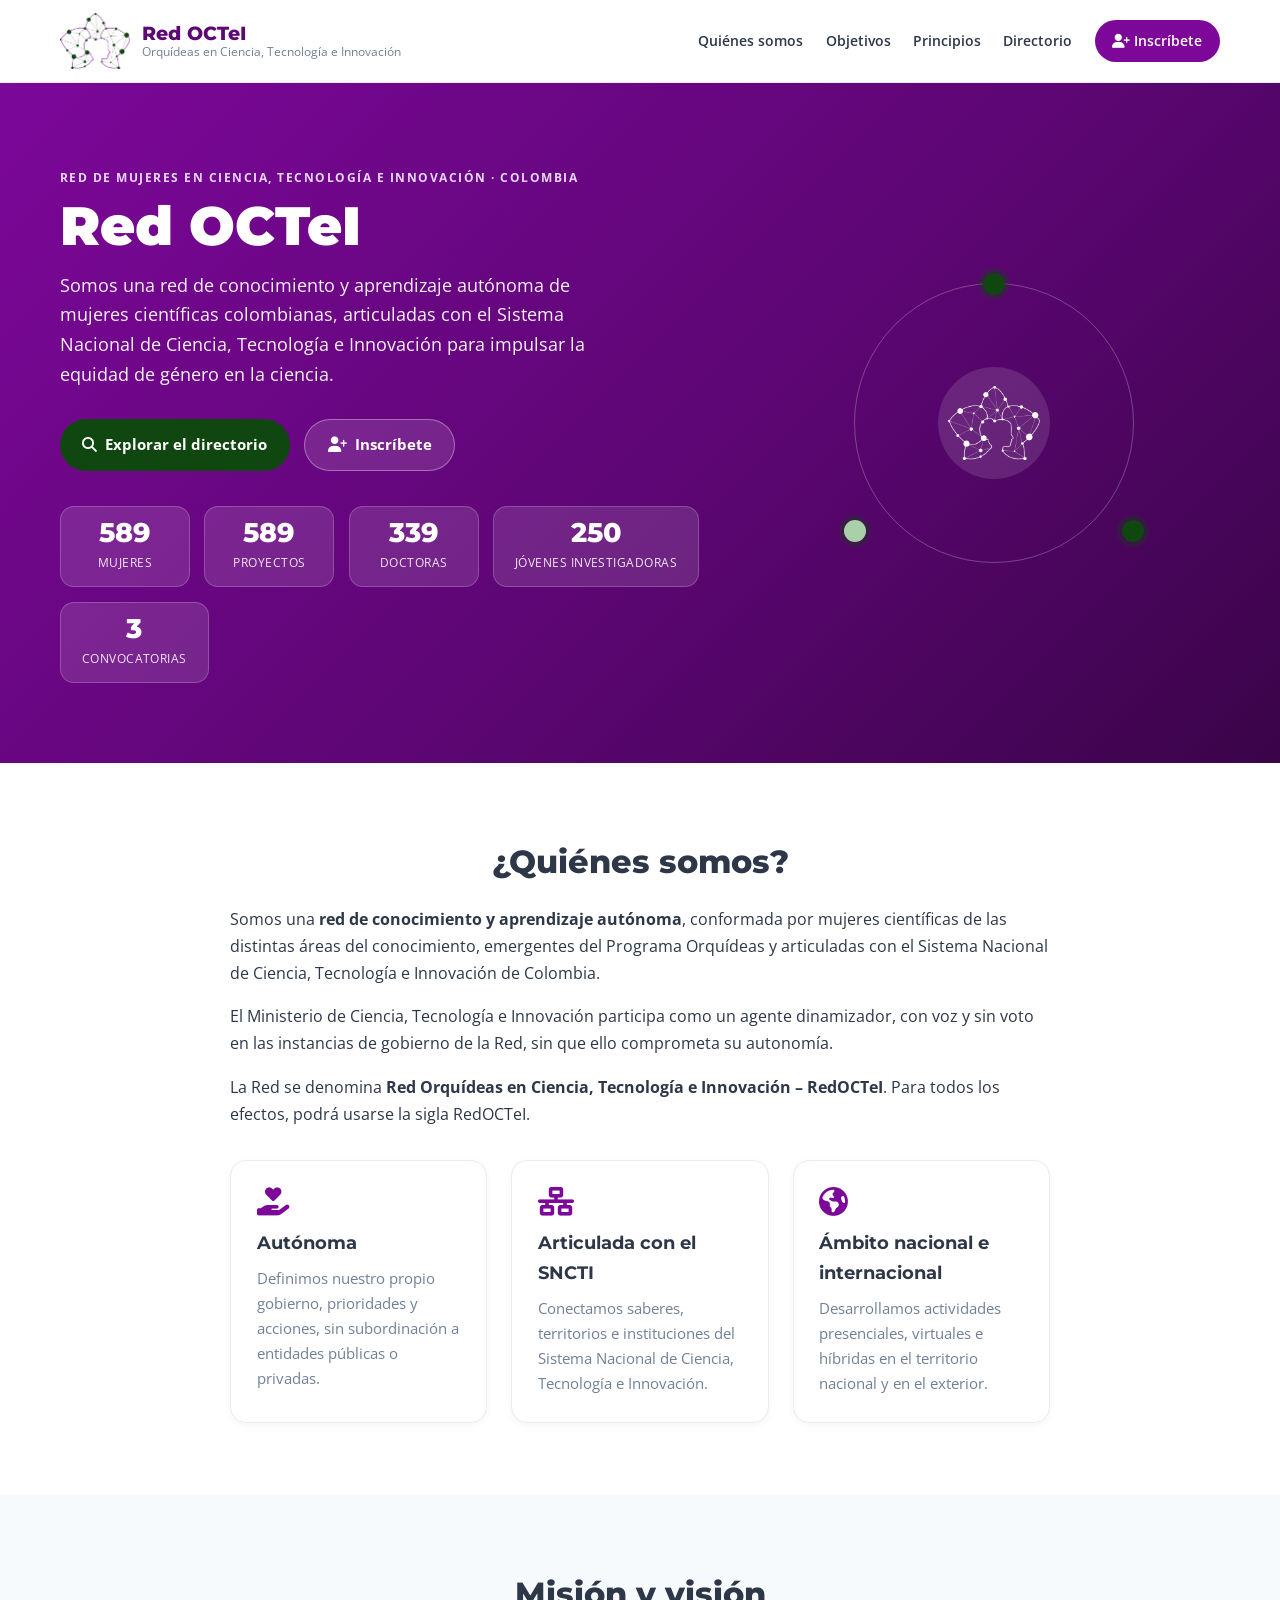
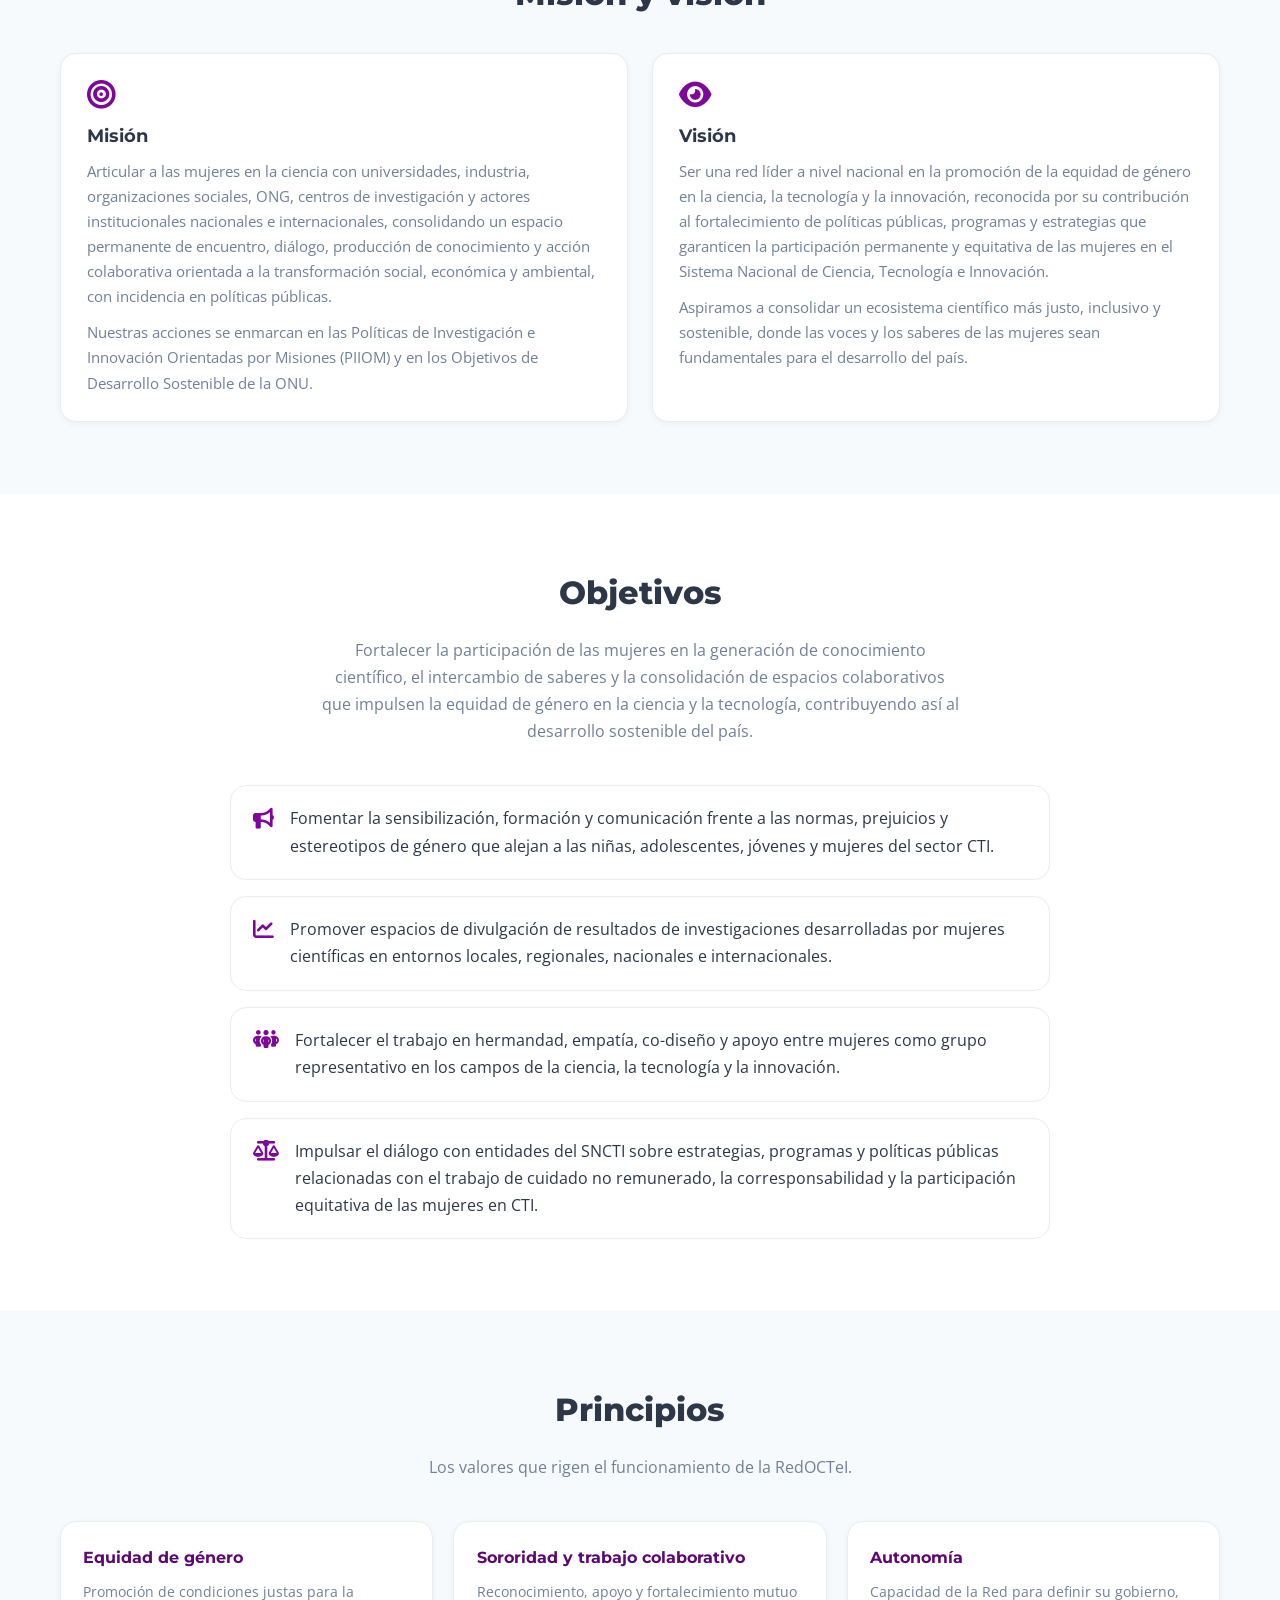
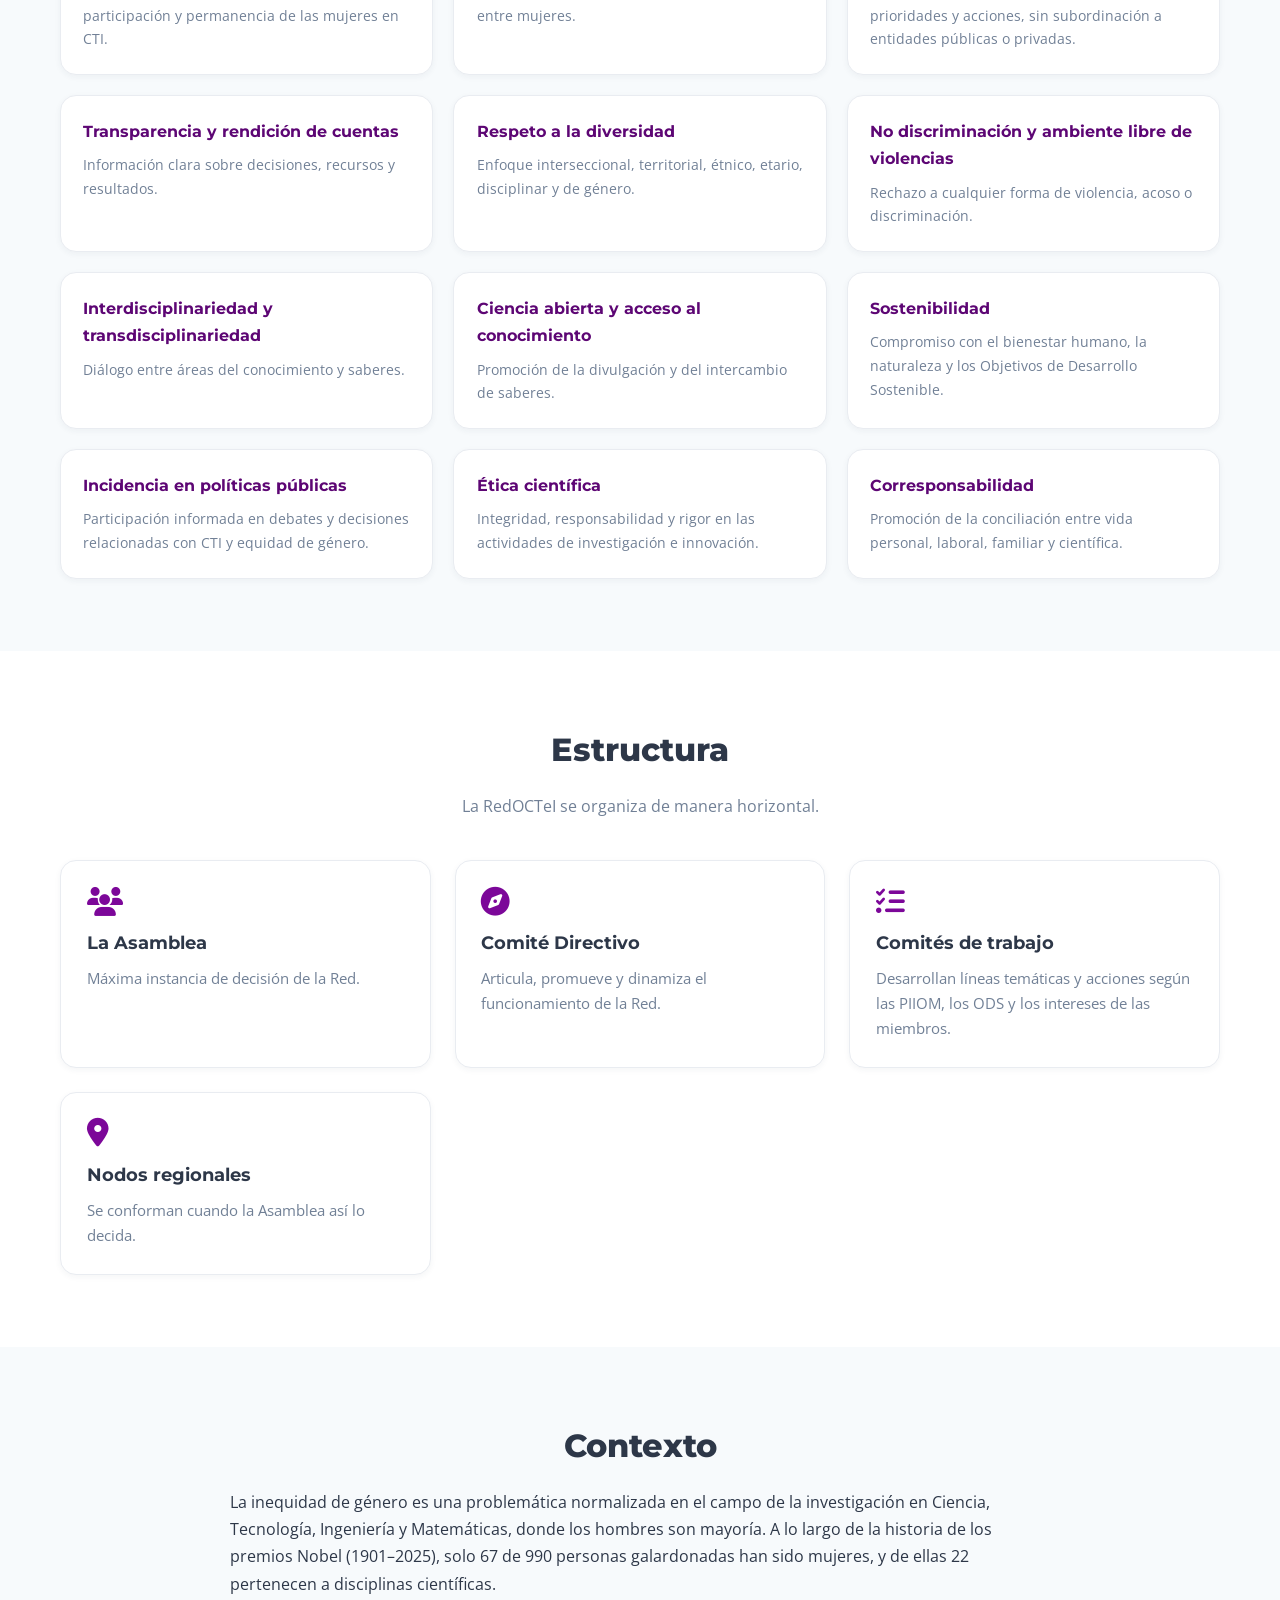
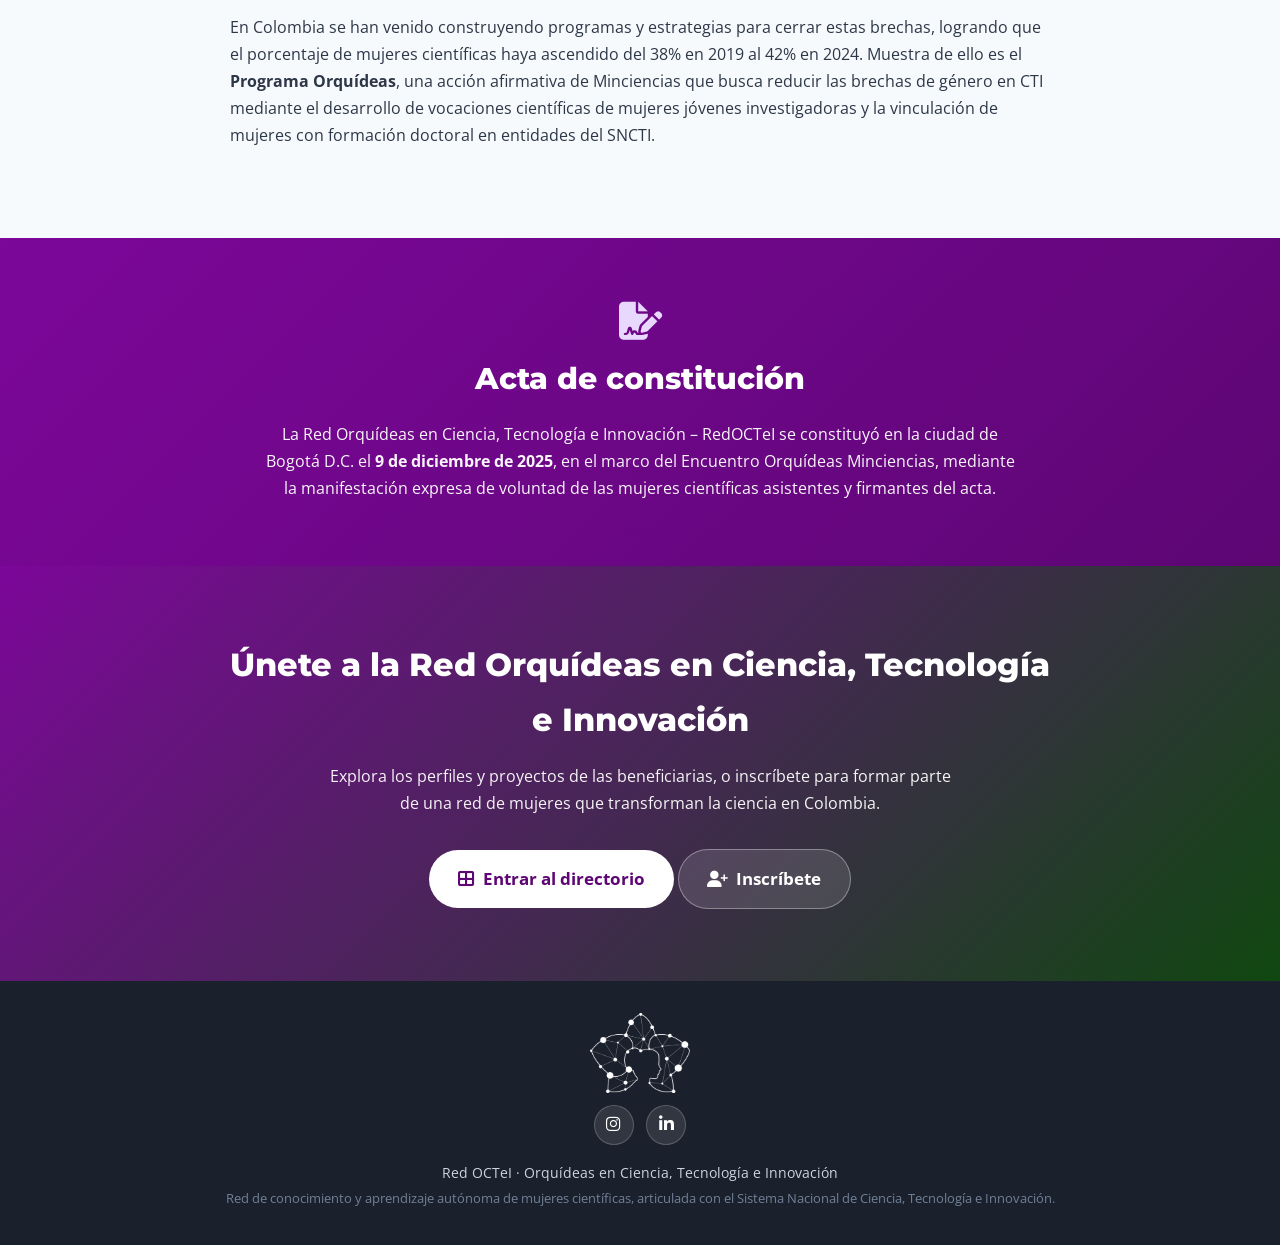
==== index.html @ 96267397 "Reestructura la pagina como Red OCTeI y agranda logos" ====
<!DOCTYPE html>
<html lang="es">
<head>
    <meta charset="UTF-8">
    <meta name="viewport" content="width=device-width, initial-scale=1.0">
    <title>Red OCTeI · Orquídeas en Ciencia, Tecnología e Innovación</title>
    <meta name="description" content="Red OCTeI es una red de conocimiento y aprendizaje autónoma de mujeres científicas colombianas, articulada con el Sistema Nacional de Ciencia, Tecnología e Innovación, que impulsa la equidad de género en la ciencia.">
    <link rel="icon" type="image/png" href="img/brand/logo-orchid-color.png">
    <link rel="preconnect" href="https://fonts.googleapis.com">
    <link rel="preconnect" href="https://fonts.gstatic.com" crossorigin>
    <link href="https://fonts.googleapis.com/css2?family=Montserrat:wght@400;600;700;800;900&family=Open+Sans:wght@400;600&display=swap" rel="stylesheet">
    <link rel="stylesheet" href="https://cdnjs.cloudflare.com/ajax/libs/font-awesome/6.5.1/css/all.min.css">
    <link rel="stylesheet" href="css/landing.css">
</head>
<body>

    <header class="nav">
        <div class="container nav-inner">
            <a class="brand" href="index.html">
                <img class="brand-logo" src="img/brand/logo-orchid-color.png" alt="Red OCTeI">
                <span class="brand-text">
                    <span class="brand-name">Red OCTeI</span>
                    <span class="brand-tag">Orquídeas en Ciencia, Tecnología e Innovación</span>
                </span>
            </a>
            <nav class="nav-links">
                <a href="#quienes-somos">Quiénes somos</a>
                <a href="#objetivos">Objetivos</a>
                <a href="#principios">Principios</a>
                <a href="directorio.html">Directorio</a>
                <a class="nav-cta" href="#" data-join><i class="fa-solid fa-user-plus"></i> Inscríbete</a>
            </nav>
        </div>
    </header>

    <section class="hero">
        <div class="container hero-inner">
            <div class="hero-copy">
                <span class="eyebrow">Red de Mujeres en Ciencia, Tecnología e Innovación · Colombia</span>
                <h1>Red OCTeI</h1>
                <p class="lead">
                    Somos una red de conocimiento y aprendizaje autónoma de mujeres científicas colombianas, articuladas con el Sistema Nacional de Ciencia, Tecnología e Innovación para impulsar la equidad de género en la ciencia.
                </p>
                <div class="hero-actions">
                    <a class="btn-primary" href="directorio.html"><i class="fa-solid fa-magnifying-glass"></i> Explorar el directorio</a>
                    <a class="btn-ghost" href="#" data-join><i class="fa-solid fa-user-plus"></i> Inscríbete</a>
                </div>
                <div class="stats" id="stats"></div>
            </div>
            <div class="hero-visual" aria-hidden="true">
                <div class="orbit">
                    <span class="dot dot-1"></span>
                    <span class="dot dot-2"></span>
                    <span class="dot dot-3"></span>
                    <div class="core"><img src="img/brand/logo-orchid-white.png" alt="Red OCTeI"></div>
                </div>
            </div>
        </div>
    </section>

    <section class="section" id="quienes-somos">
        <div class="container narrow">
            <h2 class="section-title">¿Quiénes somos?</h2>
            <p>
                Somos una <strong>red de conocimiento y aprendizaje autónoma</strong>, conformada por mujeres científicas de las distintas áreas del conocimiento, emergentes del Programa Orquídeas y articuladas con el Sistema Nacional de Ciencia, Tecnología e Innovación de Colombia.
            </p>
            <p>
                El Ministerio de Ciencia, Tecnología e Innovación participa como un agente dinamizador, con voz y sin voto en las instancias de gobierno de la Red, sin que ello comprometa su autonomía.
            </p>
            <p>
                La Red se denomina <strong>Red Orquídeas en Ciencia, Tecnología e Innovación – RedOCTeI</strong>. Para todos los efectos, podrá usarse la sigla RedOCTeI.
            </p>
            <div class="cards-row">
                <div class="info-card">
                    <i class="fa-solid fa-hand-holding-heart"></i>
                    <h3>Autónoma</h3>
                    <p>Definimos nuestro propio gobierno, prioridades y acciones, sin subordinación a entidades públicas o privadas.</p>
                </div>
                <div class="info-card">
                    <i class="fa-solid fa-network-wired"></i>
                    <h3>Articulada con el SNCTI</h3>
                    <p>Conectamos saberes, territorios e instituciones del Sistema Nacional de Ciencia, Tecnología e Innovación.</p>
                </div>
                <div class="info-card">
                    <i class="fa-solid fa-earth-americas"></i>
                    <h3>Ámbito nacional e internacional</h3>
                    <p>Desarrollamos actividades presenciales, virtuales e híbridas en el territorio nacional y en el exterior.</p>
                </div>
            </div>
        </div>
    </section>

    <section class="section section-alt" id="mision-vision">
        <div class="container">
            <h2 class="section-title">Misión y visión</h2>
            <div class="cards-row two">
                <div class="info-card">
                    <i class="fa-solid fa-bullseye"></i>
                    <h3>Misión</h3>
                    <p>
                        Articular a las mujeres en la ciencia con universidades, industria, organizaciones sociales, ONG, centros de investigación y actores institucionales nacionales e internacionales, consolidando un espacio permanente de encuentro, diálogo, producción de conocimiento y acción colaborativa orientada a la transformación social, económica y ambiental, con incidencia en políticas públicas.
                    </p>
                    <p>
                        Nuestras acciones se enmarcan en las Políticas de Investigación e Innovación Orientadas por Misiones (PIIOM) y en los Objetivos de Desarrollo Sostenible de la ONU.
                    </p>
                </div>
                <div class="info-card">
                    <i class="fa-solid fa-eye"></i>
                    <h3>Visión</h3>
                    <p>
                        Ser una red líder a nivel nacional en la promoción de la equidad de género en la ciencia, la tecnología y la innovación, reconocida por su contribución al fortalecimiento de políticas públicas, programas y estrategias que garanticen la participación permanente y equitativa de las mujeres en el Sistema Nacional de Ciencia, Tecnología e Innovación.
                    </p>
                    <p>
                        Aspiramos a consolidar un ecosistema científico más justo, inclusivo y sostenible, donde las voces y los saberes de las mujeres sean fundamentales para el desarrollo del país.
                    </p>
                </div>
            </div>
        </div>
    </section>

    <section class="section" id="objetivos">
        <div class="container narrow">
            <h2 class="section-title">Objetivos</h2>
            <p class="section-sub">
                Fortalecer la participación de las mujeres en la generación de conocimiento científico, el intercambio de saberes y la consolidación de espacios colaborativos que impulsen la equidad de género en la ciencia y la tecnología, contribuyendo así al desarrollo sostenible del país.
            </p>
            <div class="obj-list">
                <div class="obj-item">
                    <i class="fa-solid fa-bullhorn"></i>
                    <p>Fomentar la sensibilización, formación y comunicación frente a las normas, prejuicios y estereotipos de género que alejan a las niñas, adolescentes, jóvenes y mujeres del sector CTI.</p>
                </div>
                <div class="obj-item">
                    <i class="fa-solid fa-chart-line"></i>
                    <p>Promover espacios de divulgación de resultados de investigaciones desarrolladas por mujeres científicas en entornos locales, regionales, nacionales e internacionales.</p>
                </div>
                <div class="obj-item">
                    <i class="fa-solid fa-people-group"></i>
                    <p>Fortalecer el trabajo en hermandad, empatía, co-diseño y apoyo entre mujeres como grupo representativo en los campos de la ciencia, la tecnología y la innovación.</p>
                </div>
                <div class="obj-item">
                    <i class="fa-solid fa-scale-balanced"></i>
                    <p>Impulsar el diálogo con entidades del SNCTI sobre estrategias, programas y políticas públicas relacionadas con el trabajo de cuidado no remunerado, la corresponsabilidad y la participación equitativa de las mujeres en CTI.</p>
                </div>
            </div>
        </div>
    </section>

    <section class="section section-alt" id="principios">
        <div class="container">
            <h2 class="section-title">Principios</h2>
            <p class="section-sub">Los valores que rigen el funcionamiento de la RedOCTeI.</p>
            <div class="principles-grid">
                <div class="principle-card"><h3>Equidad de género</h3><p>Promoción de condiciones justas para la participación y permanencia de las mujeres en CTI.</p></div>
                <div class="principle-card"><h3>Sororidad y trabajo colaborativo</h3><p>Reconocimiento, apoyo y fortalecimiento mutuo entre mujeres.</p></div>
                <div class="principle-card"><h3>Autonomía</h3><p>Capacidad de la Red para definir su gobierno, prioridades y acciones, sin subordinación a entidades públicas o privadas.</p></div>
                <div class="principle-card"><h3>Transparencia y rendición de cuentas</h3><p>Información clara sobre decisiones, recursos y resultados.</p></div>
                <div class="principle-card"><h3>Respeto a la diversidad</h3><p>Enfoque interseccional, territorial, étnico, etario, disciplinar y de género.</p></div>
                <div class="principle-card"><h3>No discriminación y ambiente libre de violencias</h3><p>Rechazo a cualquier forma de violencia, acoso o discriminación.</p></div>
                <div class="principle-card"><h3>Interdisciplinariedad y transdisciplinariedad</h3><p>Diálogo entre áreas del conocimiento y saberes.</p></div>
                <div class="principle-card"><h3>Ciencia abierta y acceso al conocimiento</h3><p>Promoción de la divulgación y del intercambio de saberes.</p></div>
                <div class="principle-card"><h3>Sostenibilidad</h3><p>Compromiso con el bienestar humano, la naturaleza y los Objetivos de Desarrollo Sostenible.</p></div>
                <div class="principle-card"><h3>Incidencia en políticas públicas</h3><p>Participación informada en debates y decisiones relacionadas con CTI y equidad de género.</p></div>
                <div class="principle-card"><h3>Ética científica</h3><p>Integridad, responsabilidad y rigor en las actividades de investigación e innovación.</p></div>
                <div class="principle-card"><h3>Corresponsabilidad</h3><p>Promoción de la conciliación entre vida personal, laboral, familiar y científica.</p></div>
            </div>
        </div>
    </section>

    <section class="section" id="estructura">
        <div class="container">
            <h2 class="section-title">Estructura</h2>
            <p class="section-sub">La RedOCTeI se organiza de manera horizontal.</p>
            <div class="cards-row">
                <div class="info-card">
                    <i class="fa-solid fa-users"></i>
                    <h3>La Asamblea</h3>
                    <p>Máxima instancia de decisión de la Red.</p>
                </div>
                <div class="info-card">
                    <i class="fa-solid fa-compass"></i>
                    <h3>Comité Directivo</h3>
                    <p>Articula, promueve y dinamiza el funcionamiento de la Red.</p>
                </div>
                <div class="info-card">
                    <i class="fa-solid fa-list-check"></i>
                    <h3>Comités de trabajo</h3>
                    <p>Desarrollan líneas temáticas y acciones según las PIIOM, los ODS y los intereses de las miembros.</p>
                </div>
                <div class="info-card">
                    <i class="fa-solid fa-location-dot"></i>
                    <h3>Nodos regionales</h3>
                    <p>Se conforman cuando la Asamblea así lo decida.</p>
                </div>
            </div>
        </div>
    </section>

    <section class="section section-alt" id="contexto">
        <div class="container narrow">
            <h2 class="section-title">Contexto</h2>
            <p>
                La inequidad de género es una problemática normalizada en el campo de la investigación en Ciencia, Tecnología, Ingeniería y Matemáticas, donde los hombres son mayoría. A lo largo de la historia de los premios Nobel (1901–2025), solo 67 de 990 personas galardonadas han sido mujeres, y de ellas 22 pertenecen a disciplinas científicas.
            </p>
            <p>
                En Colombia se han venido construyendo programas y estrategias para cerrar estas brechas, logrando que el porcentaje de mujeres científicas haya ascendido del 38% en 2019 al 42% en 2024. Muestra de ello es el <strong>Programa Orquídeas</strong>, una acción afirmativa de Minciencias que busca reducir las brechas de género en CTI mediante el desarrollo de vocaciones científicas de mujeres jóvenes investigadoras y la vinculación de mujeres con formación doctoral en entidades del SNCTI.
            </p>
        </div>
    </section>

    <section class="acta-banner" id="acta">
        <div class="container narrow">
            <i class="fa-solid fa-file-signature"></i>
            <h2>Acta de constitución</h2>
            <p>
                La Red Orquídeas en Ciencia, Tecnología e Innovación – RedOCTeI se constituyó en la ciudad de Bogotá D.C. el <strong>9 de diciembre de 2025</strong>, en el marco del Encuentro Orquídeas Minciencias, mediante la manifestación expresa de voluntad de las mujeres científicas asistentes y firmantes del acta.
            </p>
        </div>
    </section>

    <section class="cta-section">
        <div class="container narrow">
            <h2>Únete a la Red Orquídeas en Ciencia, Tecnología e Innovación</h2>
            <p>Explora los perfiles y proyectos de las beneficiarias, o inscríbete para formar parte de una red de mujeres que transforman la ciencia en Colombia.</p>
            <a class="btn-primary btn-lg" href="directorio.html"><i class="fa-solid fa-table-cells-large"></i> Entrar al directorio</a>
            <a class="btn-ghost btn-lg" href="#" data-join><i class="fa-solid fa-user-plus"></i> Inscríbete</a>
        </div>
    </section>

    <footer class="site-footer">
        <div class="container">
            <img class="footer-logo" src="img/brand/logo-orchid-white.png" alt="Red OCTeI">
            <div class="social-links" id="socialLinks"></div>
            <p>Red OCTeI · Orquídeas en Ciencia, Tecnología e Innovación</p>
            <p class="muted">Red de conocimiento y aprendizaje autónoma de mujeres científicas, articulada con el Sistema Nacional de Ciencia, Tecnología e Innovación.</p>
        </div>
    </footer>

    <script src="js/config.js"></script>
    <script src="js/landing.js"></script>
</body>
</html>
---- css/landing.css ----
:root {
    --primary: #7C0799;
    --primary-dark: #5D0674;
    --accent: #104710;
    --bg: #FFFFFF;
    --bg-alt: #F7FAFC;
    --text: #2D3748;
    --muted: #718096;
    --line: #E9ECF1;
}

* { box-sizing: border-box; }

html { scroll-behavior: smooth; }

body {
    margin: 0;
    font-family: 'Open Sans', sans-serif;
    color: var(--text);
    line-height: 1.7;
    background: var(--bg);
}

.container { max-width: 1200px; margin: 0 auto; padding: 0 1.25rem; }
.narrow { max-width: 860px; }

h1, h2, h3 {
    font-family: 'Montserrat', sans-serif;
    color: var(--text);
}

/* Nav */
.nav {
    position: sticky;
    top: 0;
    z-index: 50;
    background: rgba(255, 255, 255, 0.92);
    backdrop-filter: blur(8px);
    border-bottom: 1px solid var(--line);
}

.nav-inner {
    display: flex;
    align-items: center;
    justify-content: space-between;
    gap: 1rem;
    padding: 0.8rem 1.25rem;
}

.brand { display: flex; align-items: center; gap: 0.75rem; text-decoration: none; color: inherit; }

.brand-mark {
    width: 44px;
    height: 44px;
    border-radius: 12px;
    background: linear-gradient(135deg, var(--primary), var(--accent));
    color: #fff;
    display: flex;
    align-items: center;
    justify-content: center;
    font-size: 1.25rem;
}

.brand-logo {
    height: 56px;
    width: auto;
    display: block;
}

.brand-text { display: flex; flex-direction: column; line-height: 1.2; }

.brand-name {
    font-family: 'Montserrat', sans-serif;
    font-weight: 800;
    font-size: 1.2rem;
    color: var(--primary-dark);
}

.brand-tag { font-size: 0.75rem; color: var(--muted); }

.nav-links { display: flex; align-items: center; gap: 1.4rem; }

.nav-links a {
    color: var(--text);
    text-decoration: none;
    font-weight: 600;
    font-size: 0.9rem;
}

.nav-links a:hover { color: var(--primary); }

.nav-cta {
    background: var(--primary);
    color: #fff !important;
    padding: 0.55rem 1.1rem;
    border-radius: 999px;
}

.nav-cta:hover { background: var(--primary-dark) !important; }

/* Hero */
.hero {
    background: linear-gradient(135deg, var(--primary), var(--primary-dark) 55%, #3a0449);
    color: #fff;
    overflow: hidden;
}

.hero-inner {
    display: grid;
    grid-template-columns: 1.2fr 0.8fr;
    gap: 2rem;
    align-items: center;
    padding: 5rem 1.25rem;
}

.eyebrow {
    display: inline-block;
    font-size: 0.78rem;
    letter-spacing: 0.12em;
    text-transform: uppercase;
    font-weight: 700;
    color: #E9D8FD;
    margin-bottom: 0.6rem;
}

.hero h1 {
    font-size: 3.4rem;
    font-weight: 900;
    margin: 0 0 1rem;
    color: #fff;
    line-height: 1.05;
}

.hero .lead {
    font-size: 1.1rem;
    max-width: 560px;
    opacity: 0.95;
    margin: 0 0 1.8rem;
}

.hero-actions { display: flex; flex-wrap: wrap; gap: 0.9rem; margin-bottom: 2.2rem; }

.btn-primary, .btn-ghost, .btn-lg {
    display: inline-flex;
    align-items: center;
    gap: 0.5rem;
    padding: 0.75rem 1.4rem;
    border-radius: 999px;
    font-family: inherit;
    font-weight: 700;
    font-size: 0.95rem;
    text-decoration: none;
    transition: transform 0.15s, background 0.2s;
}

.btn-primary { background: var(--accent); color: #fff; }
.btn-primary:hover { background: #0b350b; transform: translateY(-2px); }

.btn-ghost { background: rgba(255, 255, 255, 0.12); color: #fff; border: 1px solid rgba(255, 255, 255, 0.35); }
.btn-ghost:hover { background: rgba(255, 255, 255, 0.2); }

.btn-lg { font-size: 1.05rem; padding: 0.9rem 1.8rem; }

/* Stats */
.stats {
    display: flex;
    flex-wrap: wrap;
    gap: 0.9rem;
}

.stat {
    background: rgba(255, 255, 255, 0.12);
    border: 1px solid rgba(255, 255, 255, 0.2);
    border-radius: 14px;
    padding: 0.7rem 1.3rem;
    text-align: center;
    min-width: 130px;
}

.stat-value {
    display: block;
    font-family: 'Montserrat', sans-serif;
    font-size: 1.7rem;
    font-weight: 800;
    line-height: 1.1;
}

.stat-label {
    font-size: 0.72rem;
    opacity: 0.9;
    text-transform: uppercase;
    letter-spacing: 0.04em;
}

/* Hero visual */
.hero-visual {
    display: flex;
    align-items: center;
    justify-content: center;
    min-height: 320px;
}

.orbit {
    position: relative;
    width: 280px;
    height: 280px;
    border: 1px solid rgba(255, 255, 255, 0.25);
    border-radius: 50%;
    animation: spin 24s linear infinite;
}

@keyframes spin { to { transform: rotate(360deg); } }

.core {
    position: absolute;
    inset: 0;
    margin: auto;
    width: 112px;
    height: 112px;
    border-radius: 50%;
    background: rgba(255, 255, 255, 0.12);
    display: flex;
    align-items: center;
    justify-content: center;
}

.core img {
    width: 92px;
    height: auto;
    display: block;
}

.dot {
    position: absolute;
    width: 22px;
    height: 22px;
    border-radius: 50%;
    background: var(--accent);
    box-shadow: 0 0 0 5px rgba(16, 71, 16, 0.3);
}

.dot-1 { top: -11px; left: 50%; transform: translateX(-50%); }
.dot-2 { bottom: 20px; right: -11px; }
.dot-3 { bottom: 20px; left: -11px; background: #A9D0A9; }

/* Sections */
.section { padding: 4.5rem 0; }

.section-alt { background: var(--bg-alt); }

.section-title {
    font-size: 2rem;
    font-weight: 800;
    margin: 0 0 1rem;
    text-align: center;
}

.section-sub {
    text-align: center;
    color: var(--muted);
    max-width: 640px;
    margin: 0 auto 2.5rem;
}

.cards-row {
    display: grid;
    grid-template-columns: repeat(3, 1fr);
    gap: 1.5rem;
    margin-top: 2rem;
}

.info-card, .conv-card {
    background: #fff;
    border: 1px solid var(--line);
    border-radius: 16px;
    padding: 1.6rem;
    box-shadow: 0 2px 6px rgba(45, 55, 72, 0.05);
}

.info-card i {
    font-size: 1.8rem;
    color: var(--primary);
    margin-bottom: 0.8rem;
}

.info-card h3, .conv-card h3 {
    font-size: 1.1rem;
    margin: 0 0 0.5rem;
}

.info-card p, .conv-card p {
    margin: 0 0 0.7rem;
    color: var(--muted);
    font-size: 0.92rem;
}

.info-card p:last-child, .conv-card p:last-child { margin-bottom: 0; }

.conv-year {
    display: inline-block;
    font-family: 'Montserrat', sans-serif;
    font-weight: 800;
    font-size: 0.8rem;
    color: #fff;
    background: var(--primary);
    padding: 0.2rem 0.8rem;
    border-radius: 999px;
    margin-bottom: 0.8rem;
}

/* CTA section */
.cta-section {
    background: linear-gradient(135deg, var(--primary), var(--accent));
    color: #fff;
    text-align: center;
    padding: 4.5rem 0;
}

.cta-section h2 {
    color: #fff;
    font-size: 2rem;
    font-weight: 800;
    margin: 0 0 1rem;
}

.cta-section p {
    max-width: 640px;
    margin: 0 auto 2rem;
    opacity: 0.95;
}

.cta-section .btn-primary { background: #fff; color: var(--primary-dark); }
.cta-section .btn-primary:hover { background: #e9f3e9; }

/* Footer */
.site-footer {
    background: #1A202C;
    color: #CBD5E0;
    padding: 2rem 0;
    text-align: center;
    font-size: 0.9rem;
}

.footer-logo {
    height: 80px;
    width: auto;
    display: block;
    margin: 0 auto 0.75rem;
}

.social-links {
    display: flex;
    align-items: center;
    justify-content: center;
    gap: 0.8rem;
    margin-bottom: 1rem;
}

.social-links a {
    display: inline-flex;
    align-items: center;
    justify-content: center;
    width: 40px;
    height: 40px;
    border-radius: 50%;
    background: rgba(255, 255, 255, 0.1);
    border: 1px solid rgba(255, 255, 255, 0.2);
    color: #fff;
    font-size: 1.05rem;
    text-decoration: none;
    transition: background 0.2s, transform 0.15s;
}

.social-links a:hover {
    background: var(--accent);
    border-color: var(--accent);
    transform: translateY(-2px);
}

.site-footer p { margin: 0.2rem 0; }
.site-footer .muted { color: #718096; font-size: 0.8rem; }

/* Layout helpers */
.cards-row.two { grid-template-columns: repeat(2, 1fr); }

/* Objetivos */
.obj-list {
    display: flex;
    flex-direction: column;
    gap: 1rem;
    margin-top: 1.5rem;
}

.obj-item {
    display: flex;
    gap: 1rem;
    align-items: flex-start;
    background: #fff;
    border: 1px solid var(--line);
    border-radius: 16px;
    padding: 1.2rem 1.4rem;
    text-align: left;
}

.obj-item i {
    font-size: 1.3rem;
    color: var(--primary);
    margin-top: 0.15rem;
    flex-shrink: 0;
}

.obj-item p { margin: 0; color: var(--text); }

/* Principios */
.principles-grid {
    display: grid;
    grid-template-columns: repeat(3, 1fr);
    gap: 1.25rem;
    margin-top: 1rem;
}

.principle-card {
    background: #fff;
    border: 1px solid var(--line);
    border-radius: 16px;
    padding: 1.4rem;
    box-shadow: 0 2px 6px rgba(45, 55, 72, 0.05);
}

.principle-card h3 {
    font-size: 1rem;
    margin: 0 0 0.5rem;
    color: var(--primary-dark);
}

.principle-card p {
    margin: 0;
    color: var(--muted);
    font-size: 0.88rem;
}

/* Acta */
.acta-banner {
    background: linear-gradient(135deg, var(--primary), var(--primary-dark));
    color: #fff;
    text-align: center;
    padding: 4rem 0;
}

.acta-banner i {
    font-size: 2.4rem;
    margin-bottom: 0.8rem;
    color: #E9D8FD;
}

.acta-banner h2 {
    color: #fff;
    font-size: 1.9rem;
    font-weight: 800;
    margin: 0 0 1rem;
}

.acta-banner p {
    max-width: 760px;
    margin: 0 auto;
    opacity: 0.96;
}

/* Responsive */
@media (max-width: 900px) {
    .hero-inner { grid-template-columns: 1fr; padding: 3rem 1.25rem; }
    .hero-visual { display: none; }
    .hero h1 { font-size: 2.5rem; }
    .cards-row, .cards-row.two { grid-template-columns: 1fr; }
    .principles-grid { grid-template-columns: repeat(2, 1fr); }
    .nav-links a:not(.nav-cta) { display: none; }
}

@media (max-width: 640px) {
    .principles-grid { grid-template-columns: 1fr; }
    .brand-tag { display: none; }
}
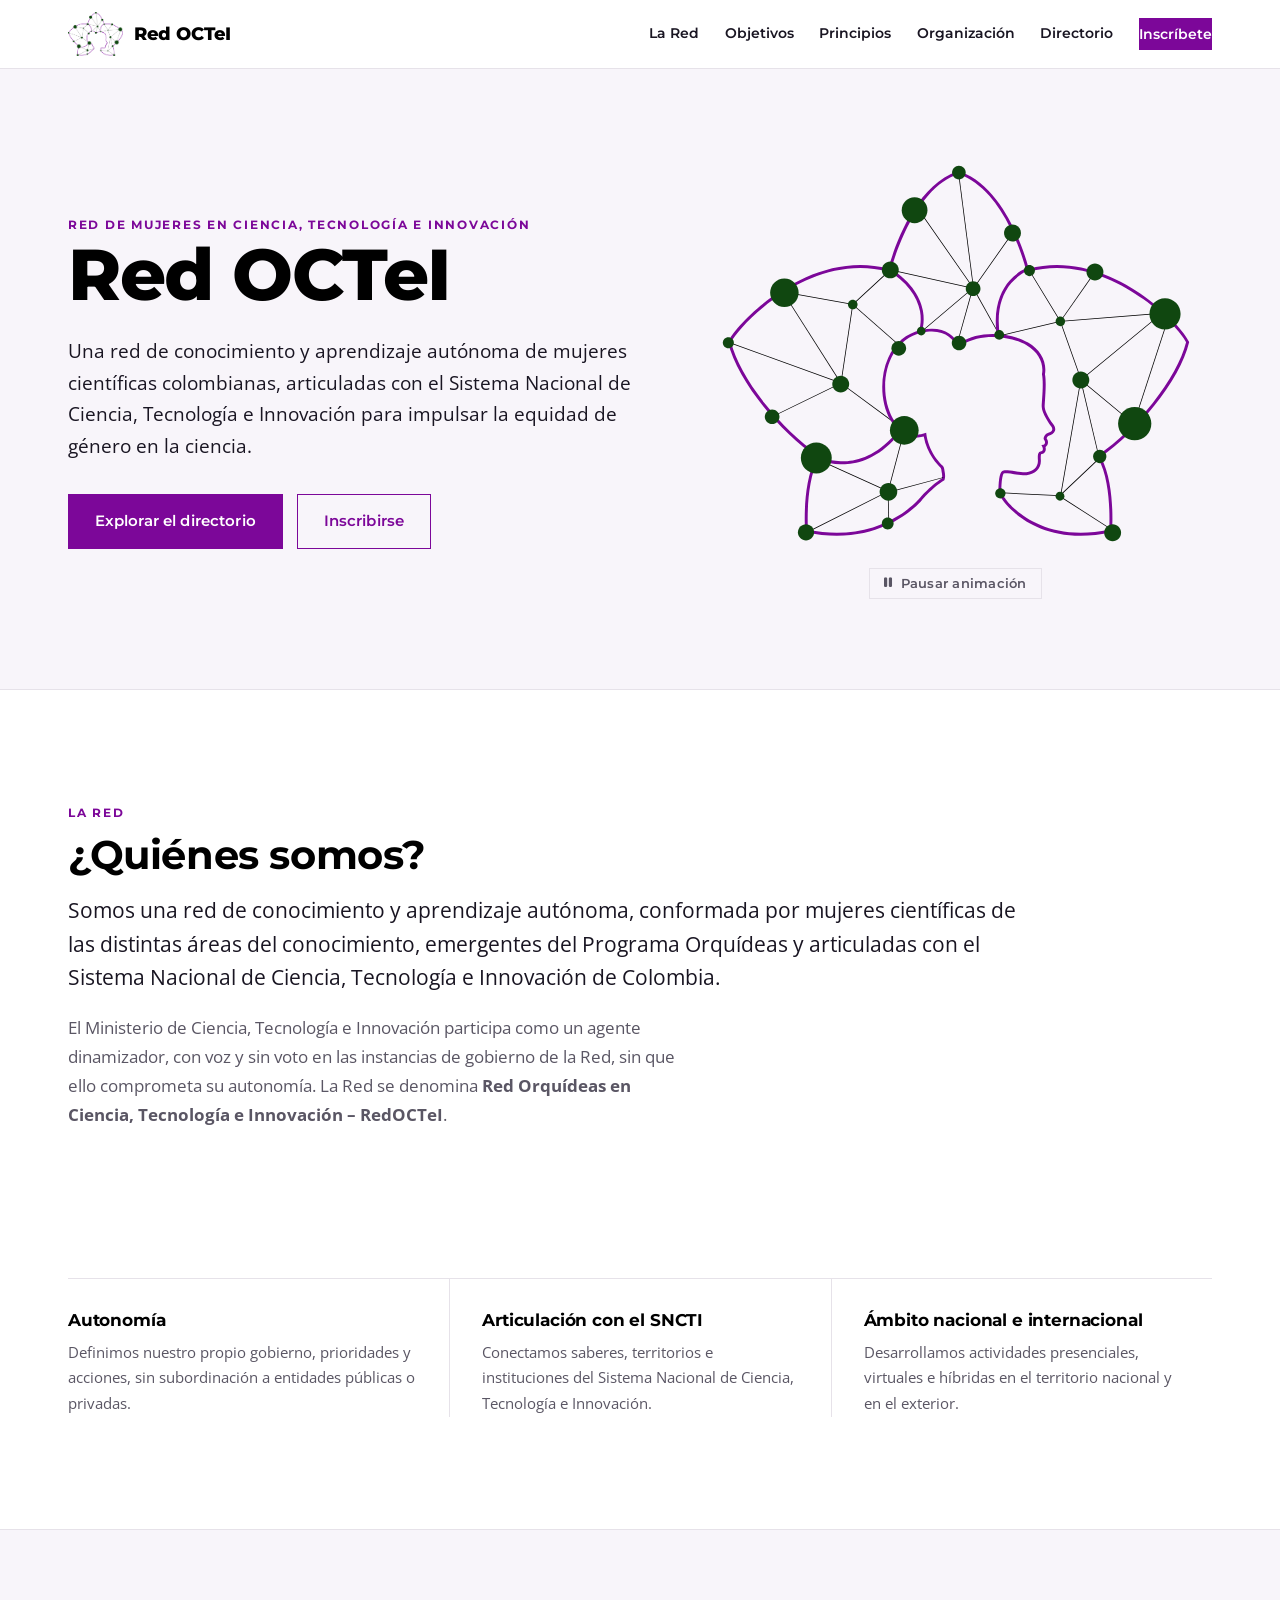
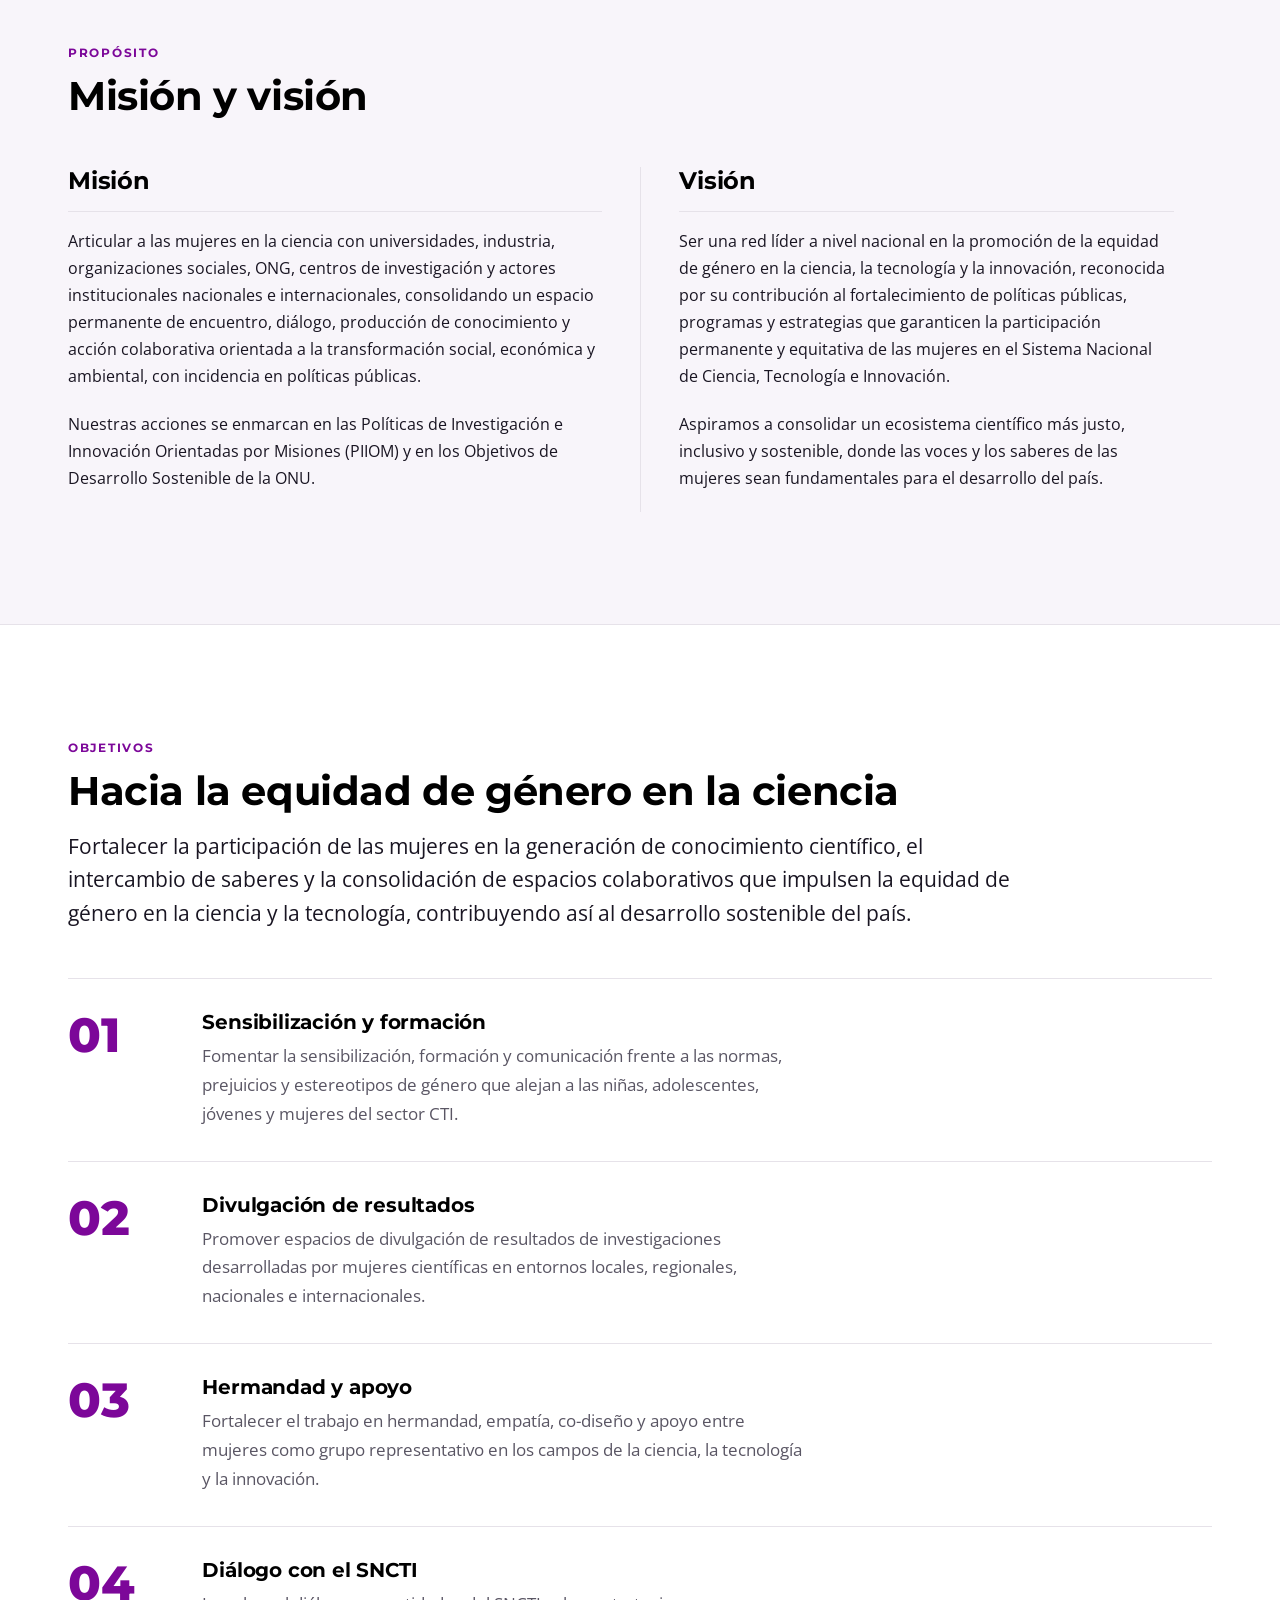
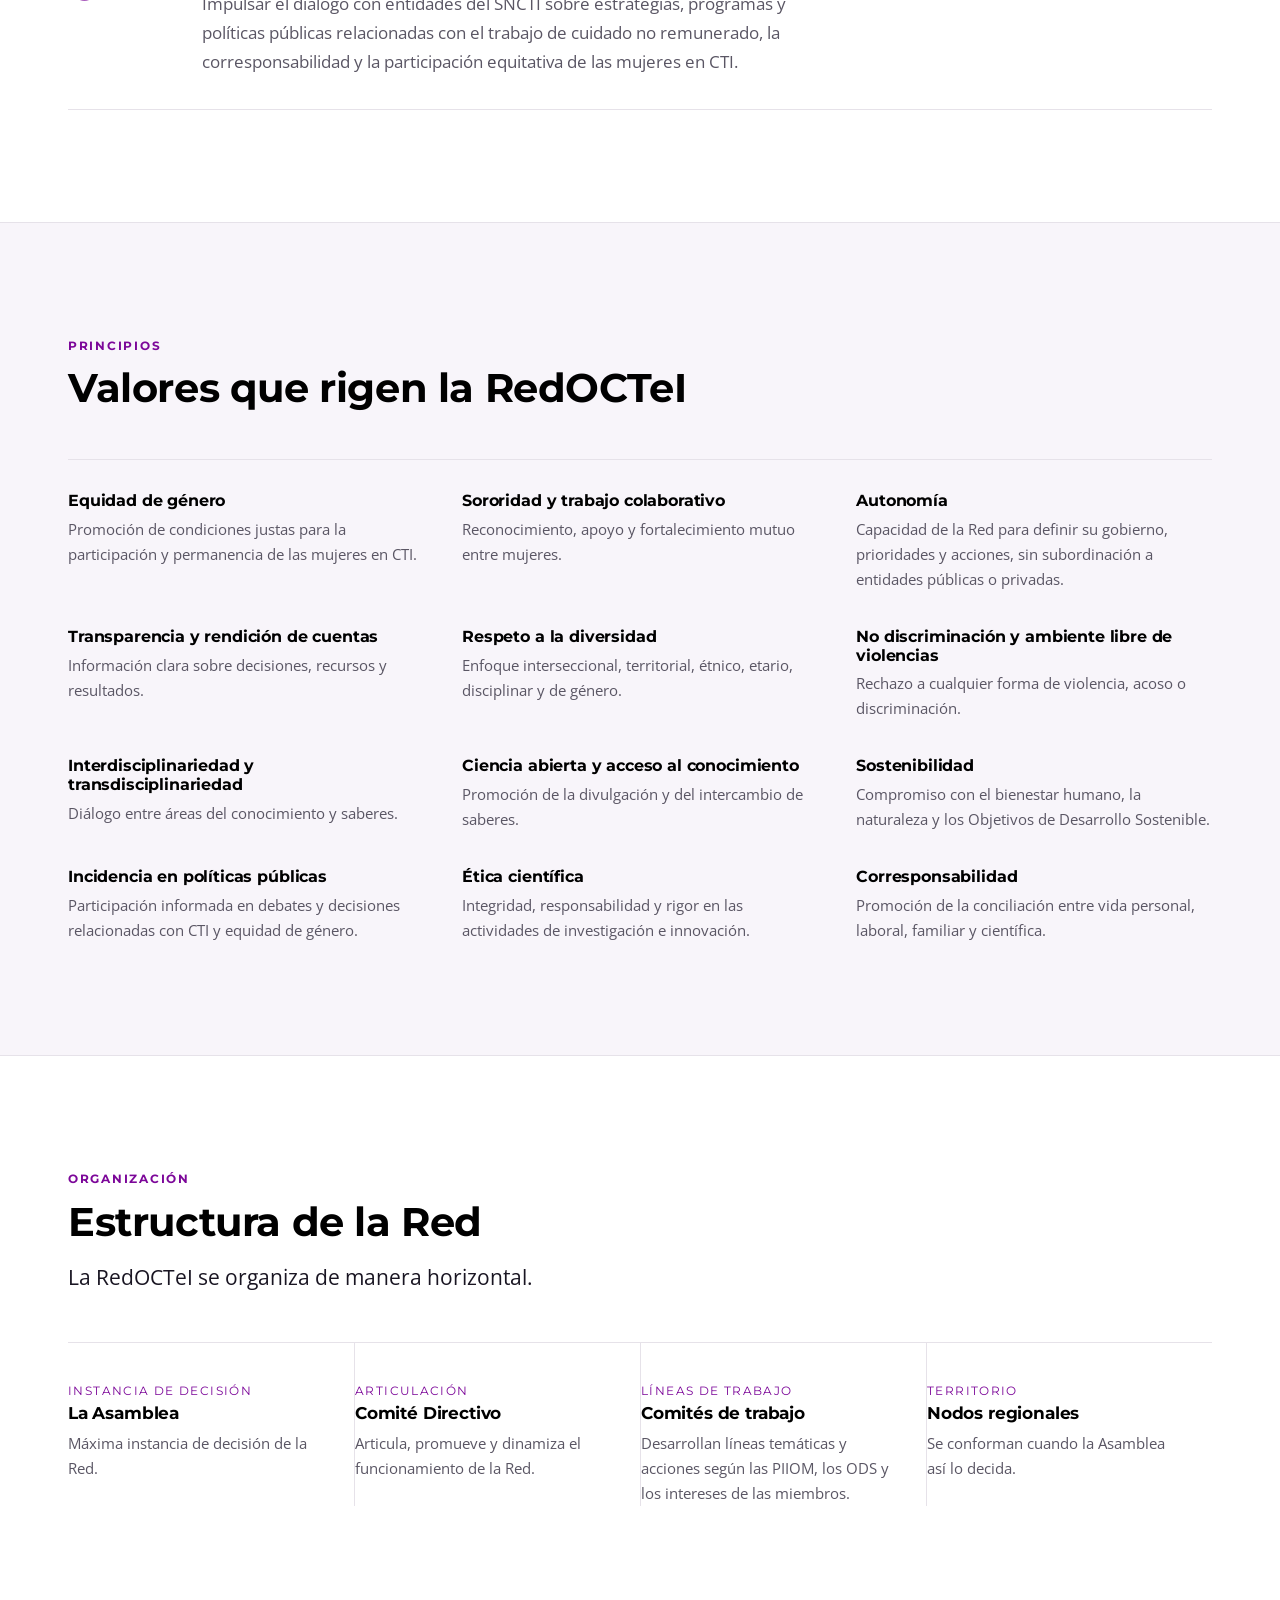
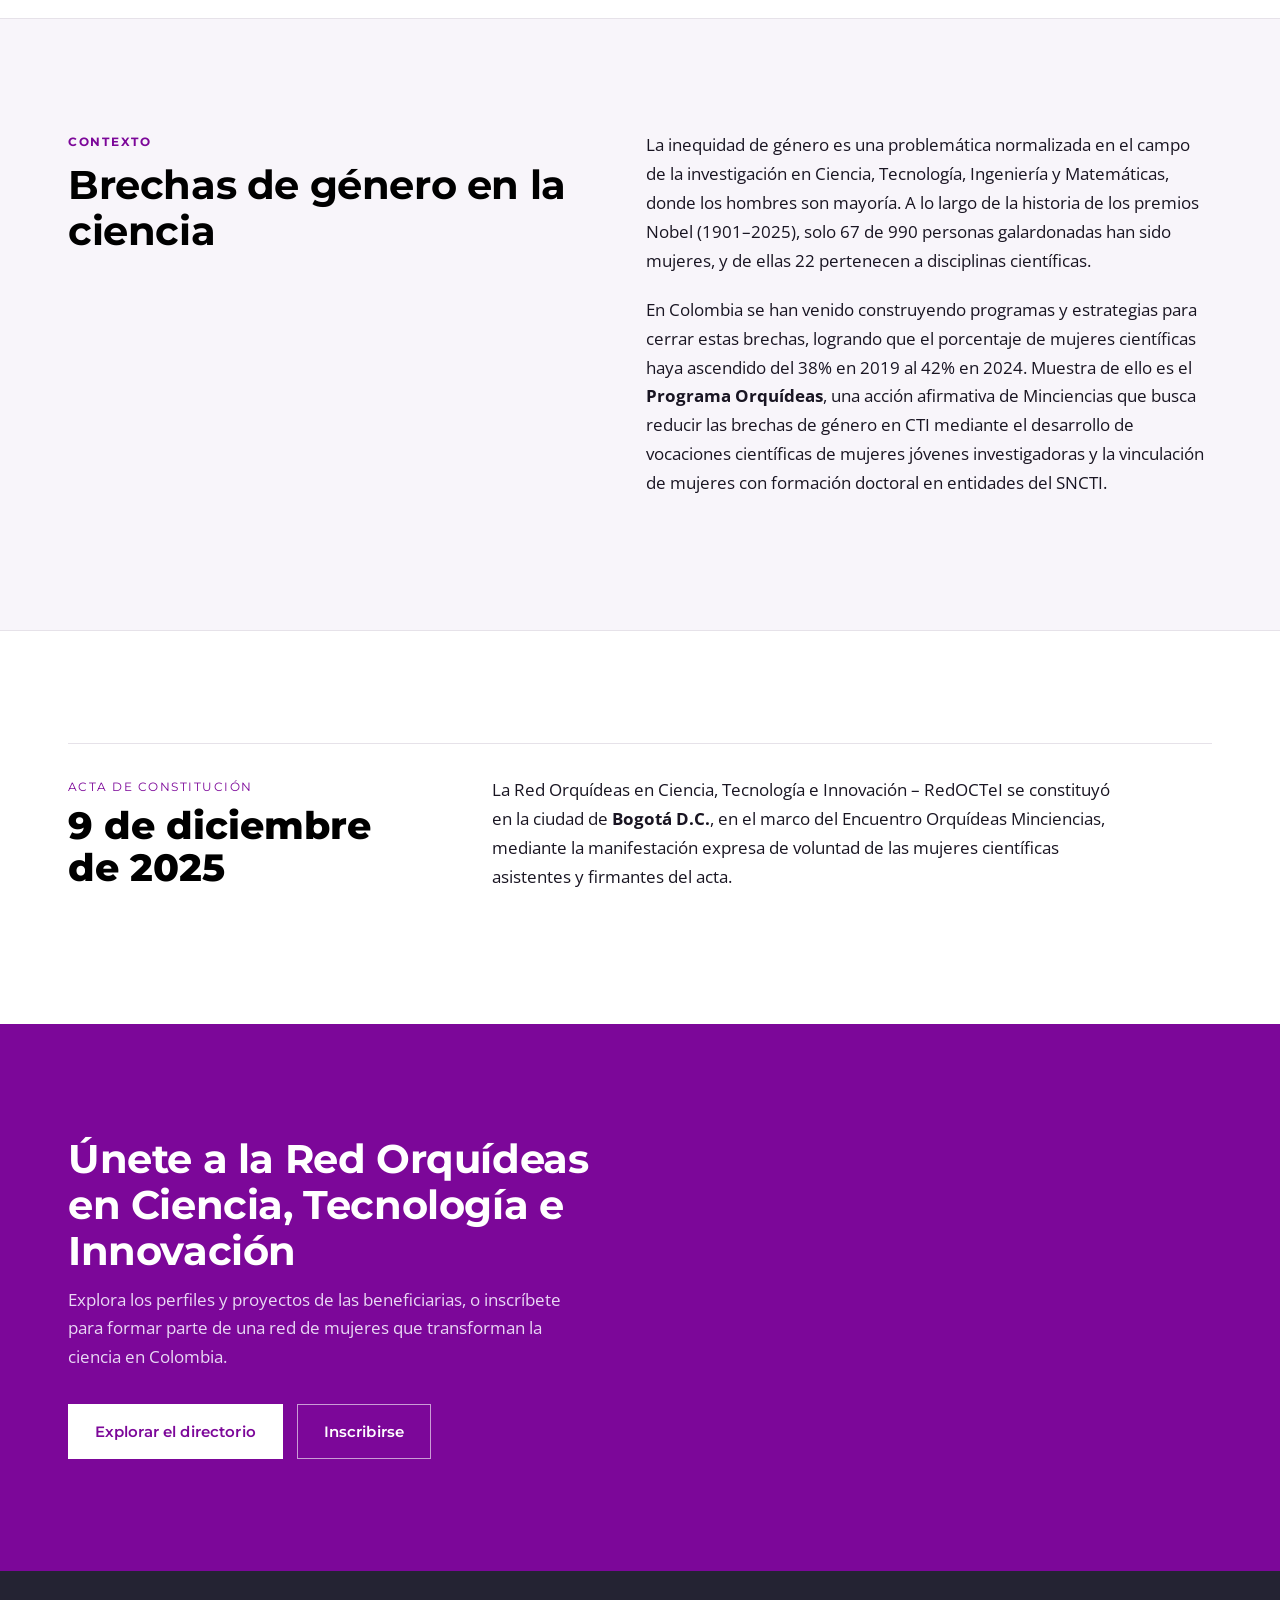
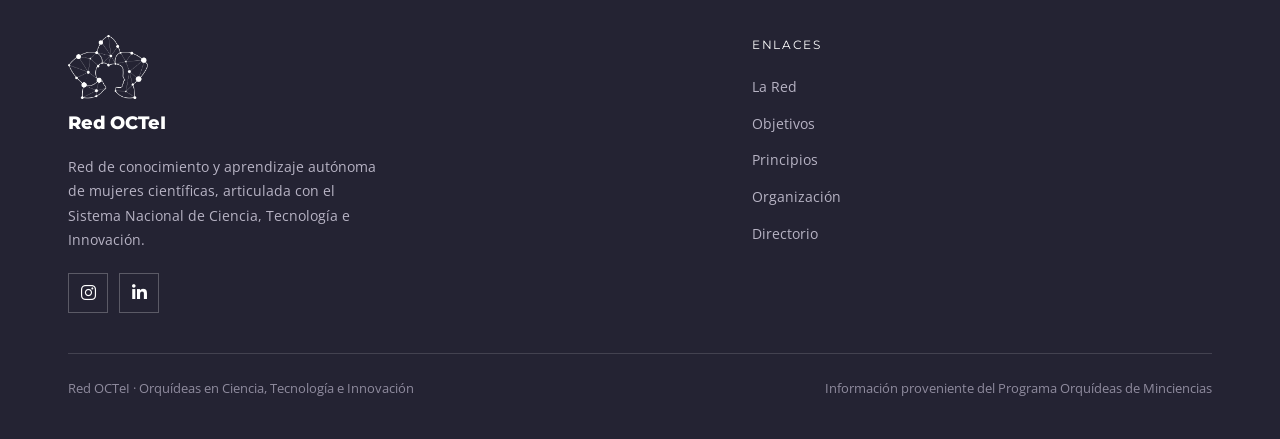
==== commit 781beef5: "Rediseño integral: identidad editorial, orquídea SVG animada y directorio accesible" ====
--- a/index.html
+++ b/index.html
@@ -4,238 +4,397 @@
     <meta charset="UTF-8">
     <meta name="viewport" content="width=device-width, initial-scale=1.0">
     <title>Red OCTeI · Orquídeas en Ciencia, Tecnología e Innovación</title>
-    <meta name="description" content="Red OCTeI es una red de conocimiento y aprendizaje autónoma de mujeres científicas colombianas, articulada con el Sistema Nacional de Ciencia, Tecnología e Innovación, que impulsa la equidad de género en la ciencia.">
+    <meta name="description" content="Red OCTeI es una red de conocimiento y aprendizaje autónoma de mujeres científicas colombianas, articulada con el Sistema Nacional de Ciencia, Tecnología e Innovación.">
     <link rel="icon" type="image/png" href="img/brand/logo-orchid-color.png">
     <link rel="preconnect" href="https://fonts.googleapis.com">
     <link rel="preconnect" href="https://fonts.gstatic.com" crossorigin>
-    <link href="https://fonts.googleapis.com/css2?family=Montserrat:wght@400;600;700;800;900&family=Open+Sans:wght@400;600&display=swap" rel="stylesheet">
+    <link href="https://fonts.googleapis.com/css2?family=Montserrat:wght@400;500;600;700;800&family=Open+Sans:wght@400;600&display=swap" rel="stylesheet">
     <link rel="stylesheet" href="https://cdnjs.cloudflare.com/ajax/libs/font-awesome/6.5.1/css/all.min.css">
+    <link rel="stylesheet" href="css/base.css">
     <link rel="stylesheet" href="css/landing.css">
 </head>
 <body>
 
-    <header class="nav">
-        <div class="container nav-inner">
+    <a class="skip-link" href="#contenido">Saltar al contenido</a>
+
+    <header class="site-nav" id="siteHeader">
+        <div class="nav-inner">
             <a class="brand" href="index.html">
-                <img class="brand-logo" src="img/brand/logo-orchid-color.png" alt="Red OCTeI">
-                <span class="brand-text">
-                    <span class="brand-name">Red OCTeI</span>
-                    <span class="brand-tag">Orquídeas en Ciencia, Tecnología e Innovación</span>
-                </span>
+                <img class="brand-logo" src="img/brand/logo-orchid-color.png" alt="">
+                <span class="brand-name">Red OCTeI</span>
             </a>
-            <nav class="nav-links">
-                <a href="#quienes-somos">Quiénes somos</a>
+            <button class="nav-toggle" id="navToggle" type="button" aria-expanded="false" aria-controls="siteMenu">
+                <i class="fa-solid fa-bars" aria-hidden="true"></i> Menú
+            </button>
+            <nav class="nav-menu" id="siteMenu" aria-label="Navegación principal">
+                <a href="#quienes-somos">La Red</a>
                 <a href="#objetivos">Objetivos</a>
                 <a href="#principios">Principios</a>
+                <a href="#estructura">Organización</a>
                 <a href="directorio.html">Directorio</a>
-                <a class="nav-cta" href="#" data-join><i class="fa-solid fa-user-plus"></i> Inscríbete</a>
+                <a class="nav-cta" href="#" data-join>Inscríbete</a>
             </nav>
         </div>
     </header>
 
-    <section class="hero">
-        <div class="container hero-inner">
-            <div class="hero-copy">
-                <span class="eyebrow">Red de Mujeres en Ciencia, Tecnología e Innovación · Colombia</span>
-                <h1>Red OCTeI</h1>
-                <p class="lead">
-                    Somos una red de conocimiento y aprendizaje autónoma de mujeres científicas colombianas, articuladas con el Sistema Nacional de Ciencia, Tecnología e Innovación para impulsar la equidad de género en la ciencia.
-                </p>
-                <div class="hero-actions">
-                    <a class="btn-primary" href="directorio.html"><i class="fa-solid fa-magnifying-glass"></i> Explorar el directorio</a>
-                    <a class="btn-ghost" href="#" data-join><i class="fa-solid fa-user-plus"></i> Inscríbete</a>
-                </div>
-                <div class="stats" id="stats"></div>
-            </div>
-            <div class="hero-visual" aria-hidden="true">
-                <div class="orbit">
-                    <span class="dot dot-1"></span>
-                    <span class="dot dot-2"></span>
-                    <span class="dot dot-3"></span>
-                    <div class="core"><img src="img/brand/logo-orchid-white.png" alt="Red OCTeI"></div>
-                </div>
-            </div>
-        </div>
-    </section>
-
-    <section class="section" id="quienes-somos">
-        <div class="container narrow">
-            <h2 class="section-title">¿Quiénes somos?</h2>
-            <p>
-                Somos una <strong>red de conocimiento y aprendizaje autónoma</strong>, conformada por mujeres científicas de las distintas áreas del conocimiento, emergentes del Programa Orquídeas y articuladas con el Sistema Nacional de Ciencia, Tecnología e Innovación de Colombia.
-            </p>
-            <p>
-                El Ministerio de Ciencia, Tecnología e Innovación participa como un agente dinamizador, con voz y sin voto en las instancias de gobierno de la Red, sin que ello comprometa su autonomía.
-            </p>
-            <p>
-                La Red se denomina <strong>Red Orquídeas en Ciencia, Tecnología e Innovación – RedOCTeI</strong>. Para todos los efectos, podrá usarse la sigla RedOCTeI.
-            </p>
-            <div class="cards-row">
-                <div class="info-card">
-                    <i class="fa-solid fa-hand-holding-heart"></i>
-                    <h3>Autónoma</h3>
-                    <p>Definimos nuestro propio gobierno, prioridades y acciones, sin subordinación a entidades públicas o privadas.</p>
-                </div>
-                <div class="info-card">
-                    <i class="fa-solid fa-network-wired"></i>
-                    <h3>Articulada con el SNCTI</h3>
-                    <p>Conectamos saberes, territorios e instituciones del Sistema Nacional de Ciencia, Tecnología e Innovación.</p>
-                </div>
-                <div class="info-card">
-                    <i class="fa-solid fa-earth-americas"></i>
-                    <h3>Ámbito nacional e internacional</h3>
-                    <p>Desarrollamos actividades presenciales, virtuales e híbridas en el territorio nacional y en el exterior.</p>
-                </div>
-            </div>
-        </div>
-    </section>
-
-    <section class="section section-alt" id="mision-vision">
-        <div class="container">
-            <h2 class="section-title">Misión y visión</h2>
-            <div class="cards-row two">
-                <div class="info-card">
-                    <i class="fa-solid fa-bullseye"></i>
-                    <h3>Misión</h3>
-                    <p>
-                        Articular a las mujeres en la ciencia con universidades, industria, organizaciones sociales, ONG, centros de investigación y actores institucionales nacionales e internacionales, consolidando un espacio permanente de encuentro, diálogo, producción de conocimiento y acción colaborativa orientada a la transformación social, económica y ambiental, con incidencia en políticas públicas.
+    <main id="contenido">
+
+        <!-- Portada -->
+        <section class="hero">
+            <div class="container">
+                <div class="hero-grid">
+                    <div class="hero-copy">
+                        <span class="eyebrow">Red de Mujeres en Ciencia, Tecnología e Innovación</span>
+                        <h1>Red OCTeI</h1>
+                        <p class="hero-lead">
+                            Una red de conocimiento y aprendizaje autónoma de mujeres científicas colombianas, articuladas con el Sistema Nacional de Ciencia, Tecnología e Innovación para impulsar la equidad de género en la ciencia.
+                        </p>
+                        <div class="hero-actions">
+                            <a class="btn btn-primary" href="directorio.html">Explorar el directorio</a>
+                            <a class="btn btn-outline" href="#" data-join>Inscribirse</a>
+                        </div>
+                    </div>
+                    <div class="hero-visual">
+                        <div class="orchid" aria-hidden="false">
+                            <svg xmlns="http://www.w3.org/2000/svg" viewBox="322.77 165.05 564.46 457.42" class="orchid-anim" role="img" aria-label="Símbolo de la Red OCTeI: orquídea con red de nodos y conexiones.">
+<style>
+  .orchid-anim .node { transform-box: fill-box; transform-origin: center; animation: nodePulse var(--dur,2s) ease-in-out infinite; }
+  .orchid-anim .signal { opacity:0; animation: signalMove var(--sdur,3s) linear infinite; offset-rotate: 0deg; }
+  @keyframes nodePulse { 0%,100% { transform: scale(1); opacity: .78; } 50% { transform: scale(1.1); opacity: 1; } }
+  @keyframes signalMove { 0% { offset-distance: 0%; opacity: 0; } 12% { opacity: .85; } 85% { opacity: .85; } 100% { offset-distance: 100%; opacity: 0; } }
+  .orchid-anim.paused .node, .orchid-anim.paused .signal { animation-play-state: paused; }
+  @media (prefers-reduced-motion: reduce) { .orchid-anim .node, .orchid-anim .signal { animation: none !important; } .orchid-anim .signal { opacity: 0; } }
+</style>
+  <g id="silhouette">
+    <path fill="#000000" d="M 388.964844 468.546875 L 388.585938 467.765625 L 469.332031 428.472656 L 483.171875 335.914062 L 527.4375 295.117188 L 528.023438 295.753906 L 483.984375 336.34375 L 470.117188 429.054688 L 469.914062 429.152344 Z M 388.964844 468.546875 "/>
+    <path fill="#000000" d="M 469.359375 428.996094 L 399.667969 319.476562 L 400.398438 319.011719 L 470.089844 428.53125 Z M 469.359375 428.996094 "/>
+    <path fill="#000000" d="M 469.144531 428.738281 L 340.148438 381.988281 L 340.441406 381.171875 L 469.441406 427.921875 Z M 469.144531 428.738281 "/>
+    <path fill="#000000" d="M 539.566406 385.800781 L 483.292969 336.453125 L 483.863281 335.800781 L 540.136719 385.152344 Z M 539.566406 385.800781 "/>
+    <path fill="#000000" d="M 625.558594 317.832031 L 625.207031 317.328125 L 561.140625 225.558594 L 561.851562 225.0625 L 625.5625 316.328125 L 671.09375 251.898438 L 671.800781 252.398438 Z M 625.558594 317.832031 "/>
+    <path fill="#000000" d="M 811.421875 474.980469 L 751.117188 424.875 L 751.519531 424.542969 L 845.855469 347.058594 L 727.488281 356.492188 L 690.988281 296.527344 L 691.730469 296.078125 L 727.953125 355.585938 L 848.539062 345.976562 L 752.476562 424.878906 L 811.976562 474.316406 Z M 811.421875 474.980469 "/>
+    <path fill="#000000" d="M 816.441406 470.453125 L 815.617188 470.1875 L 856.308594 345.515625 L 857.132812 345.785156 Z M 816.441406 470.453125 "/>
+    <path fill="#000000" d="M 728.074219 356.289062 L 727.367188 355.789062 L 768.058594 297.785156 L 768.765625 298.28125 Z M 728.074219 356.289062 "/>
+    <path fill="#000000" d="M 544.265625 484.230469 L 469.46875 429.113281 L 469.980469 428.414062 L 544.777344 483.53125 Z M 544.265625 484.230469 "/>
+    <path fill="#000000" d="M 429.230469 604.898438 L 428.839844 604.125 L 524.765625 555.730469 L 543.761719 484.0625 L 544.597656 484.285156 L 525.503906 556.328125 L 525.328125 556.417969 Z M 429.230469 604.898438 "/>
+    <path fill="#000000" d="M 524.523438 555.992188 L 445.304688 520.0625 L 445.664062 519.273438 L 524.878906 555.203125 Z M 524.523438 555.992188 "/>
+    <path fill="#000000" d="M 606.933594 382.128906 L 606.097656 381.894531 L 623.898438 318.320312 L 563.507812 369.355469 L 562.949219 368.695312 L 625.492188 315.839844 Z M 606.933594 382.128906 "/>
+    <path fill="#000000" d="M 727.152344 561.539062 L 726.558594 560.910156 L 775.039062 515.023438 L 775.636719 515.652344 Z M 727.152344 561.539062 "/>
+    <path fill="#000000" d="M 788.089844 601.414062 L 727.488281 562.453125 L 727.957031 561.726562 L 788.558594 600.683594 Z M 788.089844 601.414062 "/>
+    <path fill="#000000" d="M 656.59375 373.832031 L 625.195312 317.609375 L 625.949219 317.1875 L 657.347656 373.410156 Z M 656.59375 373.832031 "/>
+    <path fill="#7C0799" d="M 654.910156 559.722656 Z M 591.359375 542.847656 C 591.359375 542.847656 591.355469 542.847656 591.355469 542.847656 C 591.359375 542.847656 591.359375 542.847656 591.359375 542.847656 M 591.359375 542.84375 C 591.359375 542.84375 591.359375 542.847656 591.359375 542.847656 C 591.359375 542.84375 591.359375 542.847656 591.359375 542.84375 M 609.136719 178.839844 C 608.765625 178.949219 608.398438 179.078125 608.03125 179.191406 C 607.660156 179.078125 607.292969 178.949219 606.921875 178.839844 C 606.921875 178.839844 606.9375 179.085938 606.964844 179.535156 C 548.789062 198.929688 525.527344 294.0625 525.527344 294.0625 C 514.398438 291.082031 503.332031 289.746094 492.476562 289.746094 C 414.296875 289.742188 346.550781 358.917969 336.832031 380.300781 C 347.902344 426.792969 398.820312 486.566406 440.882812 515.347656 C 423.171875 546.339844 427.601562 603.902344 427.601562 603.902344 C 440.988281 606.839844 453.421875 608.09375 464.878906 608.09375 C 531.078125 608.09375 564.859375 566.265625 564.859375 566.265625 C 564.859375 566.265625 575.941406 552.417969 591.355469 542.847656 C 591.667969 541.785156 591.921875 540.703125 592.074219 539.605469 C 592.375 537.386719 592.050781 534.753906 591.449219 531.753906 C 591.191406 530.46875 591.425781 528.628906 589.519531 525.894531 C 586.355469 523.03125 572.320312 509.171875 569.929688 487.003906 C 566.0625 488.363281 561.949219 489.324219 557.742188 489.324219 C 548.585938 489.324219 539 484.769531 530.574219 469.828125 C 512.617188 437.984375 520.90625 379.128906 564.652344 369.453125 C 569.066406 368.476562 573.066406 368.035156 576.683594 368.035156 C 593.878906 368.035156 602.519531 377.972656 606.855469 387.4375 C 608.679688 385.988281 610.597656 384.636719 612.617188 383.367188 C 622.875 376.902344 635.613281 374.234375 648.15625 374.234375 C 663.300781 374.234375 678.160156 378.125 688.03125 383.9375 C 702.445312 392.421875 708.46875 405.921875 706.09375 418.164062 C 708.339844 428.65625 705.742188 450.996094 705.792969 456.039062 C 705.863281 464.03125 714.429688 475.898438 716.835938 479.304688 C 719.832031 483.550781 717.875 485.542969 712.867188 487.328125 C 711.449219 487.832031 710.570312 488.566406 709.976562 489.332031 C 708.625 491.085938 707.96875 492.988281 708.042969 493.929688 C 708.148438 495.242188 710.410156 496.898438 709.527344 499.265625 C 708.425781 502.238281 704.28125 500.988281 705.609375 502.117188 C 707.15625 503.421875 708.21875 508.210938 705.261719 508.609375 C 702.3125 509.011719 700.71875 510.882812 701.3125 519.101562 C 701.902344 527.320312 696.011719 532.386719 687.664062 533.414062 C 687.191406 533.472656 686.640625 533.5 686.03125 533.5 C 681.035156 533.5 671.832031 531.746094 665.675781 531.164062 C 664.984375 531.097656 664.351562 531.070312 663.777344 531.070312 C 661.496094 531.070312 660.136719 531.511719 659.488281 531.820312 C 655.523438 533.691406 654.789062 547.726562 654.910156 559.722656 C 654.9375 559.75 655.820312 560.851562 655.820312 560.851562 C 655.820312 560.851562 660.40625 566.789062 660.90625 567.464844 C 665.972656 574.308594 693.917969 608.09375 751.703125 608.09375 C 762.832031 608.09375 775.066406 606.839844 788.460938 603.902344 C 788.460938 603.902344 792.886719 546.339844 775.175781 515.347656 C 817.242188 486.566406 868.160156 426.792969 879.230469 380.300781 C 869.511719 358.917969 801.753906 289.746094 723.585938 289.746094 C 712.722656 289.746094 701.667969 291.078125 690.53125 294.0625 C 690.53125 294.0625 667.644531 200.449219 610.484375 180.015625 C 609.617188 179.238281 609.136719 178.839844 609.136719 178.839844 M 608.324219 182.71875 C 608.621094 182.957031 608.957031 183.148438 609.320312 183.277344 C 621.777344 187.730469 633.597656 196.277344 644.453125 208.679688 C 653.257812 218.746094 661.445312 231.339844 668.777344 246.117188 C 681.351562 271.449219 687.109375 294.65625 687.167969 294.886719 C 687.390625 295.792969 687.964844 296.570312 688.769531 297.042969 C 689.308594 297.363281 689.917969 297.527344 690.53125 297.527344 C 690.832031 297.527344 691.132812 297.488281 691.429688 297.410156 C 701.828125 294.621094 712.648438 293.207031 723.585938 293.207031 C 765.132812 293.207031 801.699219 313.121094 825.0625 329.824219 C 852.097656 349.152344 870.4375 370.667969 875.570312 380.6875 C 870.320312 401.496094 856.351562 426.867188 836.117188 452.308594 C 817.097656 476.21875 794.171875 498.152344 773.222656 512.488281 C 771.734375 513.507812 771.277344 515.5 772.171875 517.066406 C 787.058594 543.121094 785.738281 589.652344 785.160156 601.0625 C 773.625 603.429688 762.382812 604.628906 751.703125 604.628906 C 695.578125 604.628906 668.539062 571.953125 663.691406 565.402344 C 663.183594 564.71875 659.035156 559.34375 658.5625 558.734375 C 658.546875 558.714844 658.535156 558.699219 658.519531 558.679688 C 658.464844 558.613281 658.414062 558.546875 658.363281 558.484375 C 658.265625 539.105469 660.683594 535.386719 661.09375 534.898438 C 661.390625 534.785156 662.234375 534.535156 663.777344 534.535156 C 664.273438 534.535156 664.804688 534.5625 665.351562 534.613281 C 667.671875 534.832031 670.429688 535.222656 673.351562 535.632812 C 677.96875 536.289062 682.738281 536.960938 686.03125 536.960938 C 686.808594 536.960938 687.484375 536.925781 688.085938 536.851562 C 698.910156 535.519531 705.457031 528.457031 704.765625 518.851562 C 704.355469 513.175781 705.191406 512.1875 705.199219 512.167969 C 705.203125 512.167969 705.328125 512.097656 705.730469 512.042969 C 707.964844 511.738281 709.683594 510.25 710.320312 508.054688 C 710.710938 506.714844 710.660156 505.125 710.269531 503.625 C 711.265625 502.980469 712.210938 501.992188 712.773438 500.472656 C 713.925781 497.375 712.417969 494.875 711.691406 493.671875 C 711.660156 493.617188 711.625 493.558594 711.589844 493.5 C 711.742188 493.03125 712.097656 492.253906 712.714844 491.457031 C 712.898438 491.21875 713.230469 490.875 714.03125 490.589844 C 717.109375 489.492188 720.394531 487.933594 721.425781 484.6875 C 722.492188 481.3125 720.363281 478.296875 719.664062 477.304688 L 719.441406 476.996094 C 712.722656 467.503906 709.296875 460.441406 709.257812 456.003906 C 709.246094 454.789062 709.425781 452.144531 709.632812 449.082031 C 710.25 439.992188 711.175781 426.382812 709.621094 418.132812 C 712.074219 403.824219 704.53125 389.632812 689.789062 380.953125 C 678.957031 374.578125 663.394531 370.769531 648.15625 370.769531 C 633.734375 370.769531 620.808594 374.113281 610.769531 380.4375 C 609.847656 381.015625 608.945312 381.617188 608.0625 382.230469 C 602.992188 373.464844 593.660156 364.574219 576.683594 364.574219 C 572.699219 364.574219 568.398438 365.078125 563.90625 366.070312 C 546.441406 369.933594 533.042969 381.304688 525.164062 398.957031 C 515.140625 421.414062 516.125 451.257812 527.558594 471.53125 C 535.511719 485.632812 545.667969 492.785156 557.742188 492.785156 C 560.714844 492.785156 563.792969 492.363281 567.074219 491.503906 C 570.667969 511.953125 583.464844 525 586.875 528.167969 C 587.6875 529.425781 587.777344 530.265625 587.882812 531.230469 C 587.925781 531.613281 587.96875 532.007812 588.050781 532.433594 C 588.671875 535.519531 588.851562 537.585938 588.640625 539.136719 C 588.574219 539.621094 588.484375 540.117188 588.359375 540.644531 C 573.242188 550.359375 562.613281 563.53125 562.167969 564.085938 C 562.085938 564.1875 553.730469 574.367188 537.601562 584.402344 C 528.160156 590.277344 517.929688 594.957031 507.199219 598.3125 C 493.792969 602.503906 479.554688 604.628906 464.878906 604.628906 C 453.875 604.628906 442.457031 603.429688 430.898438 601.0625 C 430.320312 589.65625 428.988281 543.144531 443.890625 517.066406 C 444.785156 515.5 444.328125 513.507812 442.839844 512.488281 C 421.886719 498.152344 398.964844 476.21875 379.945312 452.308594 C 359.707031 426.867188 345.738281 401.496094 340.492188 380.6875 C 345.625 370.667969 363.964844 349.148438 390.996094 329.820312 C 414.355469 313.117188 450.925781 293.207031 492.476562 293.207031 C 503.414062 293.210938 514.234375 294.621094 524.632812 297.410156 C 524.929688 297.488281 525.226562 297.527344 525.527344 297.527344 C 526.144531 297.527344 526.753906 297.363281 527.292969 297.042969 C 528.09375 296.570312 528.671875 295.792969 528.894531 294.886719 C 528.949219 294.652344 534.800781 271.070312 547.589844 245.496094 C 555.050781 230.582031 563.375 217.917969 572.332031 207.859375 C 583.371094 195.46875 595.390625 187.042969 608.058594 182.820312 C 608.148438 182.789062 608.238281 182.753906 608.324219 182.71875 "/>
+    <path fill="#7C0799" d="M 471.542969 524.042969 C 470.679688 524.042969 469.835938 524.023438 469.011719 523.996094 C 452.074219 523.382812 440.777344 517.113281 440.304688 516.847656 C 439.472656 516.378906 439.175781 515.320312 439.648438 514.488281 C 440.117188 513.65625 441.171875 513.359375 442.007812 513.832031 C 442.179688 513.925781 453.210938 520 469.304688 520.542969 C 484.15625 521.035156 506.53125 516.785156 528.769531 493.667969 C 529.433594 492.980469 530.53125 492.960938 531.21875 493.621094 C 531.910156 494.285156 531.929688 495.382812 531.265625 496.070312 C 509.300781 518.898438 487.085938 524.042969 471.542969 524.042969 "/>
+    <path fill="#7C0799" d="M 562.792969 370.324219 C 562.570312 370.324219 562.347656 370.28125 562.128906 370.191406 C 561.246094 369.824219 560.828125 368.8125 561.195312 367.929688 C 561.253906 367.789062 565.195312 357.945312 562.699219 344.226562 C 559.378906 326 546.207031 309.160156 524.605469 295.527344 C 523.796875 295.015625 523.554688 293.949219 524.066406 293.140625 C 524.574219 292.332031 525.644531 292.089844 526.453125 292.597656 C 554.917969 310.5625 563.75 330.371094 566.144531 343.820312 C 568.757812 358.519531 564.574219 368.828125 564.394531 369.257812 C 564.117188 369.925781 563.472656 370.324219 562.792969 370.324219 "/>
+    <path fill="#7C0799" d="M 654.996094 375.085938 C 654.160156 375.085938 653.425781 374.480469 653.289062 373.632812 C 647.816406 339.878906 658.027344 319.613281 667.558594 308.554688 C 677.933594 296.515625 689.5 292.582031 689.988281 292.417969 C 690.894531 292.121094 691.875 292.613281 692.175781 293.519531 C 692.476562 294.425781 691.984375 295.40625 691.078125 295.707031 C 690.890625 295.769531 679.777344 299.609375 670.0625 310.953125 C 657.175781 326.003906 652.554688 347.484375 656.707031 373.078125 C 656.859375 374.019531 656.21875 374.910156 655.273438 375.0625 C 655.179688 375.078125 655.085938 375.085938 654.996094 375.085938 "/>
+    <path fill="#104710" d="M 440.722656 514.90625 L 473.179688 428.332031 "/>
+  </g>
+  <g id="connections">
+    <path fill="#000000" d="M 625.132812 317.136719 L 607.617188 181.636719 L 608.476562 181.523438 L 625.992188 317.023438 Z M 625.132812 317.136719 "/>
+    <path fill="#000000" d="M 625.46875 317.503906 L 527.636719 295.859375 L 527.824219 295.015625 L 625.65625 316.65625 Z M 625.46875 317.503906 "/>
+    <path fill="#000000" d="M 483.5 336.554688 L 406.449219 322.699219 L 406.601562 321.847656 L 483.652344 335.703125 Z M 483.5 336.554688 "/>
+    <path fill="#000000" d="M 655.097656 373.777344 L 654.898438 372.933594 L 727.621094 355.617188 L 727.820312 356.460938 Z M 655.097656 373.777344 "/>
+    <path fill="#000000" d="M 728.226562 562.453125 L 727.375 562.304688 L 751.449219 424.042969 L 727.3125 356.183594 L 728.128906 355.894531 L 752.34375 423.96875 L 752.320312 424.078125 Z M 728.226562 562.453125 "/>
+    <path fill="#000000" d="M 525.566406 594.132812 L 524.699219 556.039062 L 525.566406 556.019531 L 526.433594 594.113281 Z M 525.566406 594.132812 "/>
+    <path fill="#000000" d="M 526.113281 557.3125 L 525.886719 556.476562 L 589.953125 539.164062 L 590.179688 540 Z M 526.113281 557.3125 "/>
+    <path fill="#000000" d="M 726.402344 561.222656 L 661.039062 558.195312 L 661.078125 557.328125 L 726.441406 560.359375 Z M 726.402344 561.222656 "/>
+    <path fill="#000000" d="M 772.320312 514.140625 L 751.375 425.410156 L 752.21875 425.210938 L 773.160156 513.941406 Z M 772.320312 514.140625 "/>
+  </g>
+  <g id="signals">
+    <circle class="signal" r="2.6" cx="0" cy="0" fill="#7C0799" style="offset-path: path('M 625.132812 317.136719 L 607.617188 181.636719 L 608.476562 181.523438 L 625.992188 317.023438 Z M 625.132812 317.136719 '); animation-duration: 2.2s; animation-delay: 0.0s;"/>
+    <circle class="signal" r="2.6" cx="0" cy="0" fill="#7C0799" style="offset-path: path('M 625.46875 317.503906 L 527.636719 295.859375 L 527.824219 295.015625 L 625.65625 316.65625 Z M 625.46875 317.503906 '); animation-duration: 2.8s; animation-delay: 0.9s;"/>
+    <circle class="signal" r="2.6" cx="0" cy="0" fill="#7C0799" style="offset-path: path('M 483.5 336.554688 L 406.449219 322.699219 L 406.601562 321.847656 L 483.652344 335.703125 Z M 483.5 336.554688 '); animation-duration: 3.4s; animation-delay: 1.8s;"/>
+    <circle class="signal" r="2.6" cx="0" cy="0" fill="#7C0799" style="offset-path: path('M 655.097656 373.777344 L 654.898438 372.933594 L 727.621094 355.617188 L 727.820312 356.460938 Z M 655.097656 373.777344 '); animation-duration: 2.2s; animation-delay: 2.7s;"/>
+    <circle class="signal" r="2.6" cx="0" cy="0" fill="#7C0799" style="offset-path: path('M 728.226562 562.453125 L 727.375 562.304688 L 751.449219 424.042969 L 727.3125 356.183594 L 728.128906 355.894531 L 752.34375 423.96875 L 752.320312 424.078125 Z M 728.226562 562.453125 '); animation-duration: 2.8s; animation-delay: 3.6s;"/>
+    <circle class="signal" r="2.6" cx="0" cy="0" fill="#7C0799" style="offset-path: path('M 525.566406 594.132812 L 524.699219 556.039062 L 525.566406 556.019531 L 526.433594 594.113281 Z M 525.566406 594.132812 '); animation-duration: 3.4s; animation-delay: 4.5s;"/>
+    <circle class="signal" r="2.6" cx="0" cy="0" fill="#7C0799" style="offset-path: path('M 526.113281 557.3125 L 525.886719 556.476562 L 589.953125 539.164062 L 590.179688 540 Z M 526.113281 557.3125 '); animation-duration: 2.2s; animation-delay: 0.4s;"/>
+    <circle class="signal" r="2.6" cx="0" cy="0" fill="#7C0799" style="offset-path: path('M 726.402344 561.222656 L 661.039062 558.195312 L 661.078125 557.328125 L 726.441406 560.359375 Z M 726.402344 561.222656 '); animation-duration: 2.8s; animation-delay: 1.3s;"/>
+    <circle class="signal" r="2.6" cx="0" cy="0" fill="#7C0799" style="offset-path: path('M 772.320312 514.140625 L 751.375 425.410156 L 752.21875 425.210938 L 773.160156 513.941406 Z M 772.320312 514.140625 '); animation-duration: 3.4s; animation-delay: 2.2s;"/>
+  </g>
+  <g id="nodes">
+    <path class="node" fill="#104710" d="M 419.945312 322.402344 C 419.945312 331.65625 412.441406 339.15625 403.1875 339.15625 C 393.933594 339.15625 386.433594 331.65625 386.433594 322.402344 C 386.433594 313.148438 393.933594 305.648438 403.1875 305.648438 C 412.441406 305.648438 419.945312 313.148438 419.945312 322.402344 " style="--dur:1.5s; animation-delay:0.0s;"/>
+    <path class="node" fill="#104710" d="M 834.710938 476.378906 C 834.710938 487.175781 825.960938 495.929688 815.164062 495.929688 C 804.367188 495.929688 795.613281 487.175781 795.613281 476.378906 C 795.613281 465.582031 804.367188 456.832031 815.164062 456.832031 C 825.960938 456.832031 834.710938 465.582031 834.710938 476.378906 " style="--dur:1.83s; animation-delay:0.17s;"/>
+    <path class="node" fill="#104710" d="M 778.367188 298.035156 C 778.367188 303.53125 773.910156 307.988281 768.414062 307.988281 C 762.914062 307.988281 758.457031 303.53125 758.457031 298.035156 C 758.457031 292.535156 762.914062 288.078125 768.414062 288.078125 C 773.910156 288.078125 778.367188 292.535156 778.367188 298.035156 " style="--dur:2.16s; animation-delay:0.34s;"/>
+    <path class="node" fill="#104710" d="M 799.144531 604.511719 C 799.144531 610.011719 794.6875 614.46875 789.191406 614.46875 C 783.691406 614.46875 779.234375 610.011719 779.234375 604.511719 C 779.234375 599.011719 783.691406 594.554688 789.191406 594.554688 C 794.6875 594.554688 799.144531 599.011719 799.144531 604.511719 " style="--dur:2.49s; animation-delay:0.51s;"/>
+    <path class="node" fill="#104710" d="M 681.402344 252.148438 C 681.402344 257.648438 676.945312 262.105469 671.445312 262.105469 C 665.949219 262.105469 661.492188 257.648438 661.492188 252.148438 C 661.492188 246.648438 665.949219 242.191406 671.445312 242.191406 C 676.945312 242.191406 681.402344 246.648438 681.402344 252.148438 " style="--dur:1.5s; animation-delay:0.68s;"/>
+    <path class="node" fill="#104710" d="M 616.414062 181.066406 C 616.414062 185.496094 612.824219 189.085938 608.398438 189.085938 C 603.96875 189.085938 600.378906 185.496094 600.378906 181.066406 C 600.378906 176.640625 603.96875 173.050781 608.398438 173.050781 C 612.824219 173.050781 616.414062 176.640625 616.414062 181.066406 " style="--dur:1.83s; animation-delay:0.85s;"/>
+    <path class="node" fill="#104710" d="M 617.152344 381.488281 C 617.152344 386.214844 613.316406 390.050781 608.585938 390.050781 C 603.855469 390.050781 600.023438 386.214844 600.023438 381.488281 C 600.023438 376.757812 603.855469 372.921875 608.585938 372.921875 C 613.316406 372.921875 617.152344 376.757812 617.152344 381.488281 " style="--dur:2.16s; animation-delay:1.02s;"/>
+    <path class="node" fill="#104710" d="M 781.832031 514.90625 C 781.832031 519.210938 778.34375 522.699219 774.039062 522.699219 C 769.734375 522.699219 766.246094 519.210938 766.246094 514.90625 C 766.246094 510.601562 769.734375 507.113281 774.039062 507.113281 C 778.34375 507.113281 781.832031 510.601562 781.832031 514.90625 " style="--dur:2.49s; animation-delay:1.19s;"/>
+    <path class="node" fill="#104710" d="M 869.09375 347.191406 C 869.09375 357.292969 860.902344 365.484375 850.796875 365.484375 C 840.695312 365.484375 832.503906 357.292969 832.503906 347.191406 C 832.503906 337.085938 840.695312 328.894531 850.796875 328.894531 C 860.902344 328.894531 869.09375 337.085938 869.09375 347.191406 " style="--dur:1.5s; animation-delay:1.36s;"/>
+    <path class="node" fill="#104710" d="M 531.628906 593.691406 C 531.628906 597.515625 528.527344 600.617188 524.699219 600.617188 C 520.875 600.617188 517.773438 597.515625 517.773438 593.691406 C 517.773438 589.867188 520.875 586.765625 524.699219 586.765625 C 528.527344 586.765625 531.628906 589.867188 531.628906 593.691406 " style="--dur:1.83s; animation-delay:1.53s;"/>
+    <path class="node" fill="#104710" d="M 438.125 604.078125 C 438.125 609.339844 433.859375 613.601562 428.601562 613.601562 C 423.34375 613.601562 419.078125 609.339844 419.078125 604.078125 C 419.078125 598.820312 423.34375 594.554688 428.601562 594.554688 C 433.859375 594.554688 438.125 598.820312 438.125 604.078125 " style="--dur:2.16s; animation-delay:1.7s;"/>
+    <path class="node" fill="#104710" d="M 546.34375 387.640625 C 546.34375 392.421875 542.46875 396.296875 537.6875 396.296875 C 532.90625 396.296875 529.03125 392.421875 529.03125 387.640625 C 529.03125 382.859375 532.90625 378.980469 537.6875 378.980469 C 542.46875 378.980469 546.34375 382.859375 546.34375 387.640625 " style="--dur:2.49s; animation-delay:1.87s;"/>
+    <path class="node" fill="#104710" d="M 489.203125 336.128906 C 489.203125 339.234375 486.6875 341.753906 483.578125 341.753906 C 480.46875 341.753906 477.949219 339.234375 477.949219 336.128906 C 477.949219 333.019531 480.46875 330.5 483.578125 330.5 C 486.6875 330.5 489.203125 333.019531 489.203125 336.128906 " style="--dur:1.5s; animation-delay:2.04s;"/>
+    <path class="node" fill="#104710" d="M 569.222656 367.414062 C 569.222656 370.238281 566.9375 372.527344 564.113281 372.527344 C 561.289062 372.527344 559 370.238281 559 367.414062 C 559 364.59375 561.289062 362.304688 564.113281 362.304688 C 566.9375 362.304688 569.222656 364.59375 569.222656 367.414062 " style="--dur:1.83s; animation-delay:2.21s;"/>
+    <path class="node" fill="#104710" d="M 661.632812 371.835938 C 661.632812 375.039062 659.039062 377.636719 655.835938 377.636719 C 652.628906 377.636719 650.035156 375.039062 650.035156 371.835938 C 650.035156 368.632812 652.628906 366.039062 655.835938 366.039062 C 659.039062 366.039062 661.632812 368.632812 661.632812 371.835938 " style="--dur:2.16s; animation-delay:2.38s;"/>
+    <path class="node" fill="#104710" d="M 537.6875 295.4375 C 537.6875 300.933594 533.230469 305.390625 527.730469 305.390625 C 522.230469 305.390625 517.773438 300.933594 517.773438 295.4375 C 517.773438 289.9375 522.230469 285.480469 527.730469 285.480469 C 533.230469 285.480469 537.6875 289.9375 537.6875 295.4375 " style="--dur:2.49s; animation-delay:0.05s;"/>
+    <path class="node" fill="#104710" d="M 761.753906 424.875 C 761.753906 430.375 757.292969 434.832031 751.796875 434.832031 C 746.296875 434.832031 741.839844 430.375 741.839844 424.875 C 741.839844 419.378906 746.296875 414.921875 751.796875 414.921875 C 757.292969 414.921875 761.753906 419.378906 761.753906 424.875 " style="--dur:1.5s; animation-delay:0.22s;"/>
+    <path class="node" fill="#104710" d="M 697.851562 296.300781 C 697.851562 299.886719 694.945312 302.796875 691.359375 302.796875 C 687.773438 302.796875 684.867188 299.886719 684.867188 296.300781 C 684.867188 292.714844 687.773438 289.808594 691.359375 289.808594 C 694.945312 289.808594 697.851562 292.714844 697.851562 296.300781 " style="--dur:1.83s; animation-delay:0.39s;"/>
+    <path class="node" fill="#104710" d="M 343.757812 381.148438 C 343.757812 384.734375 340.851562 387.640625 337.265625 387.640625 C 333.679688 387.640625 330.769531 384.734375 330.769531 381.148438 C 330.769531 377.558594 333.679688 374.652344 337.265625 374.652344 C 340.851562 374.652344 343.757812 377.558594 343.757812 381.148438 " style="--dur:2.16s; animation-delay:0.56s;"/>
+    <path class="node" fill="#104710" d="M 397.433594 468.15625 C 397.433594 472.9375 393.558594 476.8125 388.777344 476.8125 C 383.996094 476.8125 380.121094 472.9375 380.121094 468.15625 C 380.121094 463.375 383.996094 459.496094 388.777344 459.496094 C 393.558594 459.496094 397.433594 463.375 397.433594 468.15625 " style="--dur:2.49s; animation-delay:0.73s;"/>
+    <path class="node" fill="#104710" d="M 663.222656 558.195312 C 663.222656 561.542969 660.507812 564.253906 657.164062 564.253906 C 653.816406 564.253906 651.101562 561.542969 651.101562 558.195312 C 651.101562 554.847656 653.816406 552.132812 657.164062 552.132812 C 660.507812 552.132812 663.222656 554.847656 663.222656 558.195312 " style="--dur:1.5s; animation-delay:0.9s;"/>
+    <path class="node" fill="#104710" d="M 571.453125 225.308594 C 571.453125 233.679688 564.667969 240.460938 556.300781 240.460938 C 547.933594 240.460938 541.148438 233.679688 541.148438 225.308594 C 541.148438 216.941406 547.933594 210.160156 556.300781 210.160156 C 564.667969 210.160156 571.453125 216.941406 571.453125 225.308594 " style="--dur:1.83s; animation-delay:1.07s;"/>
+    <path class="node" fill="#104710" d="M 731.316406 351.710938 C 733.707031 353.699219 734.035156 357.246094 732.050781 359.636719 C 730.0625 362.027344 726.515625 362.355469 724.125 360.367188 C 721.734375 358.382812 721.40625 354.832031 723.394531 352.445312 C 725.378906 350.054688 728.925781 349.726562 731.316406 351.710938 " style="--dur:2.16s; animation-delay:1.24s;"/>
+    <path class="node" fill="#104710" d="M 535.957031 556.460938 C 535.957031 562.199219 531.304688 566.851562 525.566406 566.851562 C 519.828125 566.851562 515.175781 562.199219 515.175781 556.460938 C 515.175781 550.722656 519.828125 546.074219 525.566406 546.074219 C 531.304688 546.074219 535.957031 550.722656 535.957031 556.460938 " style="--dur:2.49s; animation-delay:1.41s;"/>
+    <path class="node" fill="#104710" d="M 633.785156 317.511719 C 633.785156 322.292969 629.910156 326.171875 625.128906 326.171875 C 620.347656 326.171875 616.472656 322.292969 616.472656 317.511719 C 616.472656 312.730469 620.347656 308.855469 625.128906 308.855469 C 629.910156 308.855469 633.785156 312.730469 633.785156 317.511719 " style="--dur:1.5s; animation-delay:1.58s;"/>
+    <path class="node" fill="#104710" d="M 732.484375 561.65625 C 732.484375 564.527344 730.15625 566.851562 727.289062 566.851562 C 724.421875 566.851562 722.09375 564.527344 722.09375 561.65625 C 722.09375 558.789062 724.421875 556.460938 727.289062 556.460938 C 730.15625 556.460938 732.484375 558.789062 732.484375 561.65625 " style="--dur:1.83s; animation-delay:1.75s;"/>
+    <path class="node" fill="#104710" d="M 561.0625 484.171875 C 561.0625 493.496094 553.503906 501.054688 544.179688 501.054688 C 534.855469 501.054688 527.296875 493.496094 527.296875 484.171875 C 527.296875 474.847656 534.855469 467.289062 544.179688 467.289062 C 553.503906 467.289062 561.0625 474.847656 561.0625 484.171875 " style="--dur:2.16s; animation-delay:1.92s;"/>
+    <path class="node" fill="#104710" d="M 458.902344 516.636719 C 458.902344 526.679688 450.761719 534.820312 440.722656 534.820312 C 430.679688 534.820312 422.542969 526.679688 422.542969 516.636719 C 422.542969 506.597656 430.679688 498.457031 440.722656 498.457031 C 450.761719 498.457031 458.902344 506.597656 458.902344 516.636719 " style="--dur:2.49s; animation-delay:2.09s;"/>
+    <path class="node" fill="#104710" d="M 479.398438 429.769531 C 479.398438 435.269531 474.9375 439.722656 469.441406 439.722656 C 463.941406 439.722656 459.484375 435.269531 459.484375 429.769531 C 459.484375 424.269531 463.941406 419.8125 469.441406 419.8125 C 474.9375 419.8125 479.398438 424.269531 479.398438 429.769531 " style="--dur:1.5s; animation-delay:2.26s;"/>
+  </g>
+</svg>
+                        </div>
+                        <button class="anim-toggle" id="animToggle" type="button" aria-pressed="false" aria-label="Pausar la animación de la orquídea">
+                            <i class="fa-solid fa-pause" aria-hidden="true"></i>
+                            <span id="animToggleLabel">Pausar animación</span>
+                        </button>
+                    </div>
+                </div>
+            </div>
+        </section>
+
+        <!-- ¿Quiénes somos? -->
+        <section class="section" id="quienes-somos">
+            <div class="container">
+                <div class="grid">
+                    <div class="section-head" style="grid-column: 1 / -1;">
+                        <span class="eyebrow">La Red</span>
+                        <h2>¿Quiénes somos?</h2>
+                        <p class="lede">
+                            Somos una red de conocimiento y aprendizaje autónoma, conformada por mujeres científicas de las distintas áreas del conocimiento, emergentes del Programa Orquídeas y articuladas con el Sistema Nacional de Ciencia, Tecnología e Innovación de Colombia.
+                        </p>
+                        <p class="prose" style="max-width:62ch; color:var(--muted);">
+                            El Ministerio de Ciencia, Tecnología e Innovación participa como un agente dinamizador, con voz y sin voto en las instancias de gobierno de la Red, sin que ello comprometa su autonomía. La Red se denomina <strong>Red Orquídeas en Ciencia, Tecnología e Innovación – RedOCTeI</strong>.
+                        </p>
+                    </div>
+                    <div class="somos-grid" style="grid-column: 1 / -1;">
+                        <div class="somos-col">
+                            <h3>Autonomía</h3>
+                            <p>Definimos nuestro propio gobierno, prioridades y acciones, sin subordinación a entidades públicas o privadas.</p>
+                        </div>
+                        <div class="somos-col">
+                            <h3>Articulación con el SNCTI</h3>
+                            <p>Conectamos saberes, territorios e instituciones del Sistema Nacional de Ciencia, Tecnología e Innovación.</p>
+                        </div>
+                        <div class="somos-col">
+                            <h3>Ámbito nacional e internacional</h3>
+                            <p>Desarrollamos actividades presenciales, virtuales e híbridas en el territorio nacional y en el exterior.</p>
+                        </div>
+                    </div>
+                </div>
+            </div>
+        </section>
+
+        <!-- Misión y visión -->
+        <section class="section section-alt" id="mision-vision">
+            <div class="container">
+                <div class="section-head">
+                    <span class="eyebrow">Propósito</span>
+                    <h2>Misión y visión</h2>
+                </div>
+                <div class="mv-grid">
+                    <div class="mv-col">
+                        <h3>Misión</h3>
+                        <p>
+                            Articular a las mujeres en la ciencia con universidades, industria, organizaciones sociales, ONG, centros de investigación y actores institucionales nacionales e internacionales, consolidando un espacio permanente de encuentro, diálogo, producción de conocimiento y acción colaborativa orientada a la transformación social, económica y ambiental, con incidencia en políticas públicas.
+                        </p>
+                        <p>
+                            Nuestras acciones se enmarcan en las Políticas de Investigación e Innovación Orientadas por Misiones (PIIOM) y en los Objetivos de Desarrollo Sostenible de la ONU.
+                        </p>
+                    </div>
+                    <div class="mv-col">
+                        <h3>Visión</h3>
+                        <p>
+                            Ser una red líder a nivel nacional en la promoción de la equidad de género en la ciencia, la tecnología y la innovación, reconocida por su contribución al fortalecimiento de políticas públicas, programas y estrategias que garanticen la participación permanente y equitativa de las mujeres en el Sistema Nacional de Ciencia, Tecnología e Innovación.
+                        </p>
+                        <p>
+                            Aspiramos a consolidar un ecosistema científico más justo, inclusivo y sostenible, donde las voces y los saberes de las mujeres sean fundamentales para el desarrollo del país.
+                        </p>
+                    </div>
+                </div>
+            </div>
+        </section>
+
+        <!-- Objetivos -->
+        <section class="section" id="objetivos">
+            <div class="container">
+                <div class="section-head">
+                    <span class="eyebrow">Objetivos</span>
+                    <h2>Hacia la equidad de género en la ciencia</h2>
+                    <p class="lede">
+                        Fortalecer la participación de las mujeres en la generación de conocimiento científico, el intercambio de saberes y la consolidación de espacios colaborativos que impulsen la equidad de género en la ciencia y la tecnología, contribuyendo así al desarrollo sostenible del país.
                     </p>
-                    <p>
-                        Nuestras acciones se enmarcan en las Políticas de Investigación e Innovación Orientadas por Misiones (PIIOM) y en los Objetivos de Desarrollo Sostenible de la ONU.
-                    </p>
-                </div>
-                <div class="info-card">
-                    <i class="fa-solid fa-eye"></i>
-                    <h3>Visión</h3>
-                    <p>
-                        Ser una red líder a nivel nacional en la promoción de la equidad de género en la ciencia, la tecnología y la innovación, reconocida por su contribución al fortalecimiento de políticas públicas, programas y estrategias que garanticen la participación permanente y equitativa de las mujeres en el Sistema Nacional de Ciencia, Tecnología e Innovación.
-                    </p>
-                    <p>
-                        Aspiramos a consolidar un ecosistema científico más justo, inclusivo y sostenible, donde las voces y los saberes de las mujeres sean fundamentales para el desarrollo del país.
-                    </p>
-                </div>
-            </div>
-        </div>
-    </section>
-
-    <section class="section" id="objetivos">
-        <div class="container narrow">
-            <h2 class="section-title">Objetivos</h2>
-            <p class="section-sub">
-                Fortalecer la participación de las mujeres en la generación de conocimiento científico, el intercambio de saberes y la consolidación de espacios colaborativos que impulsen la equidad de género en la ciencia y la tecnología, contribuyendo así al desarrollo sostenible del país.
-            </p>
-            <div class="obj-list">
-                <div class="obj-item">
-                    <i class="fa-solid fa-bullhorn"></i>
-                    <p>Fomentar la sensibilización, formación y comunicación frente a las normas, prejuicios y estereotipos de género que alejan a las niñas, adolescentes, jóvenes y mujeres del sector CTI.</p>
-                </div>
-                <div class="obj-item">
-                    <i class="fa-solid fa-chart-line"></i>
-                    <p>Promover espacios de divulgación de resultados de investigaciones desarrolladas por mujeres científicas en entornos locales, regionales, nacionales e internacionales.</p>
-                </div>
-                <div class="obj-item">
-                    <i class="fa-solid fa-people-group"></i>
-                    <p>Fortalecer el trabajo en hermandad, empatía, co-diseño y apoyo entre mujeres como grupo representativo en los campos de la ciencia, la tecnología y la innovación.</p>
-                </div>
-                <div class="obj-item">
-                    <i class="fa-solid fa-scale-balanced"></i>
-                    <p>Impulsar el diálogo con entidades del SNCTI sobre estrategias, programas y políticas públicas relacionadas con el trabajo de cuidado no remunerado, la corresponsabilidad y la participación equitativa de las mujeres en CTI.</p>
-                </div>
-            </div>
-        </div>
-    </section>
-
-    <section class="section section-alt" id="principios">
-        <div class="container">
-            <h2 class="section-title">Principios</h2>
-            <p class="section-sub">Los valores que rigen el funcionamiento de la RedOCTeI.</p>
-            <div class="principles-grid">
-                <div class="principle-card"><h3>Equidad de género</h3><p>Promoción de condiciones justas para la participación y permanencia de las mujeres en CTI.</p></div>
-                <div class="principle-card"><h3>Sororidad y trabajo colaborativo</h3><p>Reconocimiento, apoyo y fortalecimiento mutuo entre mujeres.</p></div>
-                <div class="principle-card"><h3>Autonomía</h3><p>Capacidad de la Red para definir su gobierno, prioridades y acciones, sin subordinación a entidades públicas o privadas.</p></div>
-                <div class="principle-card"><h3>Transparencia y rendición de cuentas</h3><p>Información clara sobre decisiones, recursos y resultados.</p></div>
-                <div class="principle-card"><h3>Respeto a la diversidad</h3><p>Enfoque interseccional, territorial, étnico, etario, disciplinar y de género.</p></div>
-                <div class="principle-card"><h3>No discriminación y ambiente libre de violencias</h3><p>Rechazo a cualquier forma de violencia, acoso o discriminación.</p></div>
-                <div class="principle-card"><h3>Interdisciplinariedad y transdisciplinariedad</h3><p>Diálogo entre áreas del conocimiento y saberes.</p></div>
-                <div class="principle-card"><h3>Ciencia abierta y acceso al conocimiento</h3><p>Promoción de la divulgación y del intercambio de saberes.</p></div>
-                <div class="principle-card"><h3>Sostenibilidad</h3><p>Compromiso con el bienestar humano, la naturaleza y los Objetivos de Desarrollo Sostenible.</p></div>
-                <div class="principle-card"><h3>Incidencia en políticas públicas</h3><p>Participación informada en debates y decisiones relacionadas con CTI y equidad de género.</p></div>
-                <div class="principle-card"><h3>Ética científica</h3><p>Integridad, responsabilidad y rigor en las actividades de investigación e innovación.</p></div>
-                <div class="principle-card"><h3>Corresponsabilidad</h3><p>Promoción de la conciliación entre vida personal, laboral, familiar y científica.</p></div>
-            </div>
-        </div>
-    </section>
-
-    <section class="section" id="estructura">
-        <div class="container">
-            <h2 class="section-title">Estructura</h2>
-            <p class="section-sub">La RedOCTeI se organiza de manera horizontal.</p>
-            <div class="cards-row">
-                <div class="info-card">
-                    <i class="fa-solid fa-users"></i>
-                    <h3>La Asamblea</h3>
-                    <p>Máxima instancia de decisión de la Red.</p>
-                </div>
-                <div class="info-card">
-                    <i class="fa-solid fa-compass"></i>
-                    <h3>Comité Directivo</h3>
-                    <p>Articula, promueve y dinamiza el funcionamiento de la Red.</p>
-                </div>
-                <div class="info-card">
-                    <i class="fa-solid fa-list-check"></i>
-                    <h3>Comités de trabajo</h3>
-                    <p>Desarrollan líneas temáticas y acciones según las PIIOM, los ODS y los intereses de las miembros.</p>
-                </div>
-                <div class="info-card">
-                    <i class="fa-solid fa-location-dot"></i>
-                    <h3>Nodos regionales</h3>
-                    <p>Se conforman cuando la Asamblea así lo decida.</p>
-                </div>
-            </div>
-        </div>
-    </section>
-
-    <section class="section section-alt" id="contexto">
-        <div class="container narrow">
-            <h2 class="section-title">Contexto</h2>
-            <p>
-                La inequidad de género es una problemática normalizada en el campo de la investigación en Ciencia, Tecnología, Ingeniería y Matemáticas, donde los hombres son mayoría. A lo largo de la historia de los premios Nobel (1901–2025), solo 67 de 990 personas galardonadas han sido mujeres, y de ellas 22 pertenecen a disciplinas científicas.
-            </p>
-            <p>
-                En Colombia se han venido construyendo programas y estrategias para cerrar estas brechas, logrando que el porcentaje de mujeres científicas haya ascendido del 38% en 2019 al 42% en 2024. Muestra de ello es el <strong>Programa Orquídeas</strong>, una acción afirmativa de Minciencias que busca reducir las brechas de género en CTI mediante el desarrollo de vocaciones científicas de mujeres jóvenes investigadoras y la vinculación de mujeres con formación doctoral en entidades del SNCTI.
-            </p>
-        </div>
-    </section>
-
-    <section class="acta-banner" id="acta">
-        <div class="container narrow">
-            <i class="fa-solid fa-file-signature"></i>
-            <h2>Acta de constitución</h2>
-            <p>
-                La Red Orquídeas en Ciencia, Tecnología e Innovación – RedOCTeI se constituyó en la ciudad de Bogotá D.C. el <strong>9 de diciembre de 2025</strong>, en el marco del Encuentro Orquídeas Minciencias, mediante la manifestación expresa de voluntad de las mujeres científicas asistentes y firmantes del acta.
-            </p>
-        </div>
-    </section>
-
-    <section class="cta-section">
-        <div class="container narrow">
-            <h2>Únete a la Red Orquídeas en Ciencia, Tecnología e Innovación</h2>
-            <p>Explora los perfiles y proyectos de las beneficiarias, o inscríbete para formar parte de una red de mujeres que transforman la ciencia en Colombia.</p>
-            <a class="btn-primary btn-lg" href="directorio.html"><i class="fa-solid fa-table-cells-large"></i> Entrar al directorio</a>
-            <a class="btn-ghost btn-lg" href="#" data-join><i class="fa-solid fa-user-plus"></i> Inscríbete</a>
-        </div>
-    </section>
+                </div>
+                <div class="objetivos-list">
+                    <div class="objetivo">
+                        <div class="objetivo-num">01</div>
+                        <div>
+                            <h3>Sensibilización y formación</h3>
+                            <p>Fomentar la sensibilización, formación y comunicación frente a las normas, prejuicios y estereotipos de género que alejan a las niñas, adolescentes, jóvenes y mujeres del sector CTI.</p>
+                        </div>
+                    </div>
+                    <div class="objetivo">
+                        <div class="objetivo-num">02</div>
+                        <div>
+                            <h3>Divulgación de resultados</h3>
+                            <p>Promover espacios de divulgación de resultados de investigaciones desarrolladas por mujeres científicas en entornos locales, regionales, nacionales e internacionales.</p>
+                        </div>
+                    </div>
+                    <div class="objetivo">
+                        <div class="objetivo-num">03</div>
+                        <div>
+                            <h3>Hermandad y apoyo</h3>
+                            <p>Fortalecer el trabajo en hermandad, empatía, co-diseño y apoyo entre mujeres como grupo representativo en los campos de la ciencia, la tecnología y la innovación.</p>
+                        </div>
+                    </div>
+                    <div class="objetivo">
+                        <div class="objetivo-num">04</div>
+                        <div>
+                            <h3>Diálogo con el SNCTI</h3>
+                            <p>Impulsar el diálogo con entidades del SNCTI sobre estrategias, programas y políticas públicas relacionadas con el trabajo de cuidado no remunerado, la corresponsabilidad y la participación equitativa de las mujeres en CTI.</p>
+                        </div>
+                    </div>
+                </div>
+            </div>
+        </section>
+
+        <!-- Principios -->
+        <section class="section section-alt" id="principios">
+            <div class="container">
+                <div class="section-head">
+                    <span class="eyebrow">Principios</span>
+                    <h2>Valores que rigen la RedOCTeI</h2>
+                </div>
+                <div class="principios-grid">
+                    <div class="principio"><h3>Equidad de género</h3><p>Promoción de condiciones justas para la participación y permanencia de las mujeres en CTI.</p></div>
+                    <div class="principio"><h3>Sororidad y trabajo colaborativo</h3><p>Reconocimiento, apoyo y fortalecimiento mutuo entre mujeres.</p></div>
+                    <div class="principio"><h3>Autonomía</h3><p>Capacidad de la Red para definir su gobierno, prioridades y acciones, sin subordinación a entidades públicas o privadas.</p></div>
+                    <div class="principio"><h3>Transparencia y rendición de cuentas</h3><p>Información clara sobre decisiones, recursos y resultados.</p></div>
+                    <div class="principio"><h3>Respeto a la diversidad</h3><p>Enfoque interseccional, territorial, étnico, etario, disciplinar y de género.</p></div>
+                    <div class="principio"><h3>No discriminación y ambiente libre de violencias</h3><p>Rechazo a cualquier forma de violencia, acoso o discriminación.</p></div>
+                    <div class="principio"><h3>Interdisciplinariedad y transdisciplinariedad</h3><p>Diálogo entre áreas del conocimiento y saberes.</p></div>
+                    <div class="principio"><h3>Ciencia abierta y acceso al conocimiento</h3><p>Promoción de la divulgación y del intercambio de saberes.</p></div>
+                    <div class="principio"><h3>Sostenibilidad</h3><p>Compromiso con el bienestar humano, la naturaleza y los Objetivos de Desarrollo Sostenible.</p></div>
+                    <div class="principio"><h3>Incidencia en políticas públicas</h3><p>Participación informada en debates y decisiones relacionadas con CTI y equidad de género.</p></div>
+                    <div class="principio"><h3>Ética científica</h3><p>Integridad, responsabilidad y rigor en las actividades de investigación e innovación.</p></div>
+                    <div class="principio"><h3>Corresponsabilidad</h3><p>Promoción de la conciliación entre vida personal, laboral, familiar y científica.</p></div>
+                </div>
+            </div>
+        </section>
+
+        <!-- Estructura -->
+        <section class="section" id="estructura">
+            <div class="container">
+                <div class="section-head">
+                    <span class="eyebrow">Organización</span>
+                    <h2>Estructura de la Red</h2>
+                    <p class="lede">La RedOCTeI se organiza de manera horizontal.</p>
+                </div>
+                <div class="estructura-grid">
+                    <div class="estructura-item">
+                        <span class="rol">Instancia de decisión</span>
+                        <h3>La Asamblea</h3>
+                        <p>Máxima instancia de decisión de la Red.</p>
+                    </div>
+                    <div class="estructura-item">
+                        <span class="rol">Articulación</span>
+                        <h3>Comité Directivo</h3>
+                        <p>Articula, promueve y dinamiza el funcionamiento de la Red.</p>
+                    </div>
+                    <div class="estructura-item">
+                        <span class="rol">Líneas de trabajo</span>
+                        <h3>Comités de trabajo</h3>
+                        <p>Desarrollan líneas temáticas y acciones según las PIIOM, los ODS y los intereses de las miembros.</p>
+                    </div>
+                    <div class="estructura-item">
+                        <span class="rol">Territorio</span>
+                        <h3>Nodos regionales</h3>
+                        <p>Se conforman cuando la Asamblea así lo decida.</p>
+                    </div>
+                </div>
+            </div>
+        </section>
+
+        <!-- Contexto -->
+        <section class="section section-alt" id="contexto">
+            <div class="container">
+                <div class="contexto-grid">
+                    <div class="section-head" style="margin-bottom:0;">
+                        <span class="eyebrow">Contexto</span>
+                        <h2>Brechas de género en la ciencia</h2>
+                    </div>
+                    <div class="prose">
+                        <p>
+                            La inequidad de género es una problemática normalizada en el campo de la investigación en Ciencia, Tecnología, Ingeniería y Matemáticas, donde los hombres son mayoría. A lo largo de la historia de los premios Nobel (1901–2025), solo 67 de 990 personas galardonadas han sido mujeres, y de ellas 22 pertenecen a disciplinas científicas.
+                        </p>
+                        <p>
+                            En Colombia se han venido construyendo programas y estrategias para cerrar estas brechas, logrando que el porcentaje de mujeres científicas haya ascendido del 38% en 2019 al 42% en 2024. Muestra de ello es el <strong>Programa Orquídeas</strong>, una acción afirmativa de Minciencias que busca reducir las brechas de género en CTI mediante el desarrollo de vocaciones científicas de mujeres jóvenes investigadoras y la vinculación de mujeres con formación doctoral en entidades del SNCTI.
+                        </p>
+                    </div>
+                </div>
+            </div>
+        </section>
+
+        <!-- Acta de constitución -->
+        <section class="section" id="acta">
+            <div class="container">
+                <div class="acta">
+                    <div class="acta-inner">
+                        <div>
+                            <div class="acta-meta">Acta de constitución</div>
+                            <div class="acta-fecha">9 de diciembre de 2025</div>
+                        </div>
+                        <div class="prose">
+                            <p>
+                                La Red Orquídeas en Ciencia, Tecnología e Innovación – RedOCTeI se constituyó en la ciudad de <strong>Bogotá D.C.</strong>, en el marco del Encuentro Orquídeas Minciencias, mediante la manifestación expresa de voluntad de las mujeres científicas asistentes y firmantes del acta.
+                            </p>
+                        </div>
+                    </div>
+                </div>
+            </div>
+        </section>
+
+        <!-- Vinculación -->
+        <section class="cta-final">
+            <div class="container">
+                <h2>Únete a la Red Orquídeas en Ciencia, Tecnología e Innovación</h2>
+                <p>Explora los perfiles y proyectos de las beneficiarias, o inscríbete para formar parte de una red de mujeres que transforman la ciencia en Colombia.</p>
+                <div class="cta-actions">
+                    <a class="btn btn-invert" href="directorio.html">Explorar el directorio</a>
+                    <a class="btn btn-outline" href="#" data-join>Inscribirse</a>
+                </div>
+            </div>
+        </section>
+
+    </main>
 
     <footer class="site-footer">
         <div class="container">
-            <img class="footer-logo" src="img/brand/logo-orchid-white.png" alt="Red OCTeI">
-            <div class="social-links" id="socialLinks"></div>
-            <p>Red OCTeI · Orquídeas en Ciencia, Tecnología e Innovación</p>
-            <p class="muted">Red de conocimiento y aprendizaje autónoma de mujeres científicas, articulada con el Sistema Nacional de Ciencia, Tecnología e Innovación.</p>
+            <div class="footer-grid">
+                <div>
+                    <img class="footer-logo" src="img/brand/logo-orchid-white.png" alt="">
+                    <div class="brand-name" style="margin-top:0.5rem;">Red OCTeI</div>
+                    <p class="footer-tagline">Red de conocimiento y aprendizaje autónoma de mujeres científicas, articulada con el Sistema Nacional de Ciencia, Tecnología e Innovación.</p>
+                    <div class="social-links" id="socialLinks"></div>
+                </div>
+                <div>
+                    <div class="footer-col-title">Enlaces</div>
+                    <ul class="footer-links">
+                        <li><a href="index.html#quienes-somos">La Red</a></li>
+                        <li><a href="index.html#objetivos">Objetivos</a></li>
+                        <li><a href="index.html#principios">Principios</a></li>
+                        <li><a href="index.html#estructura">Organización</a></li>
+                        <li><a href="directorio.html">Directorio</a></li>
+                    </ul>
+                </div>
+            </div>
+            <div class="footer-bottom">
+                <span>Red OCTeI · Orquídeas en Ciencia, Tecnología e Innovación</span>
+                <span>Información proveniente del Programa Orquídeas de Minciencias</span>
+            </div>
         </div>
     </footer>
 
     <script src="js/config.js"></script>
+    <script src="js/nav.js"></script>
     <script src="js/landing.js"></script>
 </body>
 </html>
--- a/css/base.css
+++ b/css/base.css
@@ -0,0 +1,338 @@
+/* =========================================================
+   Red OCTeI — Sistema de diseño base
+   Editorial científico · retícula · tipografía · navegación
+   ========================================================= */
+
+:root {
+    /* Identidad institucional */
+    --purple: #7C0799;
+    --green: #104710;
+    --black: #000000;
+    --white: #FFFFFF;
+    --lavender: #F8F5FA;
+    --graphite: #242333;
+    --line: #E6E2E9;
+
+    /* Texto */
+    --ink: #191522;
+    --muted: #5A5664;
+
+    /* Tipografía */
+    --font-display: 'Montserrat', system-ui, sans-serif;
+    --font-body: 'Open Sans', system-ui, sans-serif;
+
+    /* Espaciado base */
+    --space: 1.5rem;
+    --section-pad: clamp(4rem, 9vw, 7rem);
+
+    /* Layout */
+    --max: 1240px;
+    --gutter: clamp(1.25rem, 4vw, 3rem);
+
+    /* Radios: rectilíneos por defecto */
+    --radius: 0px;
+}
+
+* { box-sizing: border-box; }
+
+html { scroll-behavior: smooth; }
+
+body {
+    margin: 0;
+    font-family: var(--font-body);
+    font-size: 1.0625rem;
+    line-height: 1.7;
+    color: var(--ink);
+    background: var(--white);
+    -webkit-font-smoothing: antialiased;
+}
+
+h1, h2, h3, h4 {
+    font-family: var(--font-display);
+    color: var(--black);
+    line-height: 1.15;
+    margin: 0 0 0.75rem;
+    font-weight: 700;
+    letter-spacing: -0.01em;
+}
+
+h1 { font-size: clamp(2.5rem, 5.5vw, 4rem); font-weight: 800; }
+h2 { font-size: clamp(1.75rem, 3.2vw, 2.5rem); font-weight: 700; }
+h3 { font-size: clamp(1.1rem, 1.6vw, 1.375rem); font-weight: 700; }
+
+p { margin: 0 0 1.25rem; }
+
+a { color: var(--purple); }
+
+img { max-width: 100%; height: auto; display: block; }
+
+::selection { background: var(--purple); color: #fff; }
+
+:focus-visible {
+    outline: 2px solid var(--purple);
+    outline-offset: 3px;
+}
+
+.skip-link {
+    position: absolute;
+    left: 1rem;
+    top: -100px;
+    background: var(--purple);
+    color: #fff;
+    padding: 0.6rem 1rem;
+    z-index: 200;
+    text-decoration: none;
+    font-weight: 600;
+}
+.skip-link:focus { top: 1rem; }
+
+/* ---------- Contenedor y retícula ---------- */
+.container {
+    max-width: var(--max);
+    margin: 0 auto;
+    padding: 0 var(--gutter);
+}
+
+.grid {
+    display: grid;
+    grid-template-columns: repeat(12, 1fr);
+    column-gap: clamp(1rem, 2.5vw, 2rem);
+    row-gap: 2.5rem;
+}
+
+/* ---------- Etiquetas y microtipografía ---------- */
+.eyebrow {
+    font-family: var(--font-display);
+    font-size: 0.78rem;
+    font-weight: 700;
+    letter-spacing: 0.14em;
+    text-transform: uppercase;
+    color: var(--purple);
+}
+
+/* ---------- Línea divisoria ---------- */
+.rule {
+    border: 0;
+    border-top: 1px solid var(--line);
+    margin: 0;
+}
+
+/* ---------- Botones (rectilíneos) ---------- */
+.btn {
+    display: inline-flex;
+    align-items: center;
+    justify-content: center;
+    gap: 0.6rem;
+    padding: 0.85rem 1.6rem;
+    font-family: var(--font-display);
+    font-size: 0.95rem;
+    font-weight: 600;
+    letter-spacing: 0.01em;
+    text-decoration: none;
+    border: 1px solid transparent;
+    border-radius: var(--radius);
+    cursor: pointer;
+    transition: background 0.18s, color 0.18s, border-color 0.18s;
+}
+
+.btn-primary { background: var(--purple); color: #fff; }
+.btn-primary:hover { background: #5d0674; }
+
+.btn-green { background: var(--green); color: #fff; }
+.btn-green:hover { background: #0a330a; }
+
+.btn-outline { background: transparent; color: var(--purple); border-color: var(--purple); }
+.btn-outline:hover { background: var(--purple); color: #fff; }
+
+.btn-invert { background: var(--white); color: var(--purple); }
+.btn-invert:hover { background: var(--lavender); }
+
+/* =========================================================
+   Encabezado y navegación
+   ========================================================= */
+.site-nav {
+    position: sticky;
+    top: 0;
+    z-index: 60;
+    background: var(--white);
+    border-bottom: 1px solid var(--line);
+}
+
+.nav-inner {
+    max-width: var(--max);
+    margin: 0 auto;
+    padding: 0 var(--gutter);
+    height: 68px;
+    display: flex;
+    align-items: center;
+    justify-content: space-between;
+    gap: 1rem;
+}
+
+.brand {
+    display: flex;
+    align-items: center;
+    gap: 0.7rem;
+    text-decoration: none;
+    color: var(--black);
+}
+
+.brand-logo { height: 44px; width: auto; }
+
+.brand-name {
+    font-family: var(--font-display);
+    font-weight: 800;
+    font-size: 1.15rem;
+    letter-spacing: -0.01em;
+}
+
+.brand-tag {
+    font-family: var(--font-display);
+    font-size: 0.68rem;
+    letter-spacing: 0.12em;
+    text-transform: uppercase;
+    color: var(--muted);
+    display: block;
+}
+
+.nav-menu {
+    display: flex;
+    align-items: center;
+    gap: 1.6rem;
+}
+
+.nav-menu a {
+    font-family: var(--font-display);
+    font-size: 0.9rem;
+    font-weight: 600;
+    color: var(--ink);
+    text-decoration: none;
+    padding: 0.25rem 0;
+    border-bottom: 2px solid transparent;
+}
+
+.nav-menu a:hover { color: var(--purple); }
+
+.nav-menu a[aria-current] { color: var(--purple); border-bottom-color: var(--purple); }
+
+.nav-cta {
+    background: var(--purple);
+    color: #fff !important;
+    padding: 0.55rem 1.2rem;
+    border-bottom: 0 !important;
+}
+.nav-cta:hover { background: #5d0674; color: #fff !important; }
+
+.nav-toggle {
+    display: none;
+    align-items: center;
+    gap: 0.5rem;
+    background: none;
+    border: 1px solid var(--line);
+    border-radius: var(--radius);
+    padding: 0.5rem 0.9rem;
+    font-family: var(--font-display);
+    font-size: 0.9rem;
+    font-weight: 600;
+    color: var(--ink);
+    cursor: pointer;
+}
+
+/* =========================================================
+   Pie de página
+   ========================================================= */
+.site-footer {
+    background: var(--graphite);
+    color: #d9d6e2;
+    padding: 4rem 0 2.5rem;
+}
+
+.footer-grid {
+    display: grid;
+    grid-template-columns: 1.4fr 1fr;
+    gap: 2.5rem;
+    padding-bottom: 2.5rem;
+    border-bottom: 1px solid rgba(255, 255, 255, 0.14);
+}
+
+.footer-logo { height: 64px; width: auto; }
+
+.site-footer .brand-name { color: #fff; }
+
+.footer-tagline {
+    color: #b7b3c4;
+    font-size: 0.9rem;
+    max-width: 40ch;
+    margin-top: 1rem;
+}
+
+.footer-col-title {
+    font-family: var(--font-display);
+    font-size: 0.75rem;
+    letter-spacing: 0.14em;
+    text-transform: uppercase;
+    color: #fff;
+    margin-bottom: 1rem;
+}
+
+.footer-links { list-style: none; margin: 0; padding: 0; }
+.footer-links li { margin-bottom: 0.5rem; }
+.footer-links a { color: #b7b3c4; text-decoration: none; font-size: 0.9rem; }
+.footer-links a:hover { color: #fff; }
+
+.social-links { display: flex; gap: 0.7rem; margin-top: 1.25rem; }
+.social-links a {
+    display: inline-flex;
+    align-items: center;
+    justify-content: center;
+    width: 40px;
+    height: 40px;
+    border: 1px solid rgba(255, 255, 255, 0.25);
+    border-radius: 0;
+    color: #fff;
+    text-decoration: none;
+}
+.social-links a:hover { background: var(--purple); border-color: var(--purple); }
+
+.footer-bottom {
+    display: flex;
+    justify-content: space-between;
+    flex-wrap: wrap;
+    gap: 1rem;
+    padding-top: 1.5rem;
+    font-size: 0.8rem;
+    color: #8f8b9e;
+}
+
+/* =========================================================
+   Navegación móvil
+   ========================================================= */
+@media (max-width: 860px) {
+    .nav-toggle { display: inline-flex; }
+
+    .nav-menu {
+        position: absolute;
+        top: 68px;
+        left: 0;
+        right: 0;
+        display: none;
+        flex-direction: column;
+        align-items: stretch;
+        gap: 0;
+        background: var(--white);
+        border-bottom: 1px solid var(--line);
+        padding: 0.5rem var(--gutter) 1.25rem;
+    }
+
+    .site-nav.open .nav-menu { display: flex; }
+
+    .nav-menu a {
+        padding: 0.9rem 0;
+        border-bottom: 1px solid var(--line);
+    }
+    .nav-menu a.nav-cta {
+        margin-top: 0.9rem;
+        text-align: center;
+        border-bottom: 0 !important;
+    }
+}
--- a/css/landing.css
+++ b/css/landing.css
@@ -1,482 +1,244 @@
-:root {
-    --primary: #7C0799;
-    --primary-dark: #5D0674;
-    --accent: #104710;
-    --bg: #FFFFFF;
-    --bg-alt: #F7FAFC;
-    --text: #2D3748;
-    --muted: #718096;
-    --line: #E9ECF1;
-}
-
-* { box-sizing: border-box; }
-
-html { scroll-behavior: smooth; }
-
-body {
-    margin: 0;
-    font-family: 'Open Sans', sans-serif;
-    color: var(--text);
-    line-height: 1.7;
-    background: var(--bg);
-}
-
-.container { max-width: 1200px; margin: 0 auto; padding: 0 1.25rem; }
-.narrow { max-width: 860px; }
-
-h1, h2, h3 {
-    font-family: 'Montserrat', sans-serif;
-    color: var(--text);
-}
-
-/* Nav */
-.nav {
-    position: sticky;
-    top: 0;
-    z-index: 50;
-    background: rgba(255, 255, 255, 0.92);
-    backdrop-filter: blur(8px);
+/* =========================================================
+   Red OCTeI — Portada (editorial)
+   ========================================================= */
+
+/* ---------- Portada / Hero ---------- */
+.hero {
+    background: var(--lavender);
     border-bottom: 1px solid var(--line);
-}
-
-.nav-inner {
+    padding: clamp(3rem, 7vw, 6rem) 0;
+}
+
+.hero-grid {
+    display: grid;
+    grid-template-columns: minmax(0, 1.05fr) minmax(0, 0.95fr);
+    gap: clamp(2rem, 5vw, 4rem);
+    align-items: center;
+}
+
+.hero-copy .eyebrow { margin-bottom: 1.25rem; }
+
+.hero-copy h1 {
+    font-size: clamp(2.75rem, 6vw, 4.5rem);
+    line-height: 1.02;
+    letter-spacing: -0.02em;
+    margin-bottom: 1.5rem;
+}
+
+.hero-lead {
+    font-size: clamp(1.05rem, 1.6vw, 1.2rem);
+    line-height: 1.65;
+    color: var(--ink);
+    max-width: 34em;
+    margin-bottom: 2rem;
+}
+
+.hero-actions {
     display: flex;
+    flex-wrap: wrap;
+    gap: 0.9rem;
+}
+
+/* ---------- Orquídea animada ---------- */
+.hero-visual { display: flex; flex-direction: column; align-items: center; gap: 1.25rem; }
+
+.orchid { width: 100%; max-width: 480px; height: auto; }
+.orchid svg { width: 100%; height: auto; display: block; }
+
+.anim-toggle {
+    display: inline-flex;
     align-items: center;
-    justify-content: space-between;
-    gap: 1rem;
-    padding: 0.8rem 1.25rem;
-}
-
-.brand { display: flex; align-items: center; gap: 0.75rem; text-decoration: none; color: inherit; }
-
-.brand-mark {
-    width: 44px;
-    height: 44px;
-    border-radius: 12px;
-    background: linear-gradient(135deg, var(--primary), var(--accent));
-    color: #fff;
-    display: flex;
-    align-items: center;
-    justify-content: center;
-    font-size: 1.25rem;
-}
-
-.brand-logo {
-    height: 56px;
-    width: auto;
-    display: block;
-}
-
-.brand-text { display: flex; flex-direction: column; line-height: 1.2; }
-
-.brand-name {
-    font-family: 'Montserrat', sans-serif;
+    gap: 0.5rem;
+    background: none;
+    border: 1px solid var(--line);
+    border-radius: var(--radius);
+    color: var(--muted);
+    font-family: var(--font-display);
+    font-size: 0.8rem;
+    font-weight: 600;
+    letter-spacing: 0.02em;
+    padding: 0.45rem 0.9rem;
+    cursor: pointer;
+}
+.anim-toggle:hover { color: var(--purple); border-color: var(--purple); }
+.anim-toggle[aria-pressed="true"] { color: var(--purple); }
+
+/* ---------- Secciones ---------- */
+.section { padding: var(--section-pad) 0; }
+.section-alt { background: var(--lavender); border-top: 1px solid var(--line); border-bottom: 1px solid var(--line); }
+
+.section-head { margin-bottom: 3rem; }
+.section-head .eyebrow { display: block; margin-bottom: 0.6rem; }
+.section-head h2 { margin-bottom: 1rem; }
+
+.lede {
+    font-size: clamp(1.1rem, 1.7vw, 1.3rem);
+    line-height: 1.6;
+    color: var(--ink);
+    max-width: 46em;
+}
+
+.prose { max-width: 62ch; }
+.prose p { margin-bottom: 1.25rem; }
+
+/* ---------- ¿Quiénes somos? — tres columnas con líneas ---------- */
+.somos-grid {
+    display: grid;
+    grid-template-columns: repeat(3, 1fr);
+    margin-top: 2.5rem;
+    border-top: 1px solid var(--line);
+}
+
+.somos-col {
+    padding: 2rem 2rem 0 0;
+}
+.somos-col + .somos-col {
+    padding-left: 2rem;
+    border-left: 1px solid var(--line);
+}
+.somos-col h3 { font-size: 1.05rem; margin-bottom: 0.6rem; }
+.somos-col p { margin: 0; color: var(--muted); font-size: 0.95rem; }
+
+/* ---------- Misión y visión ---------- */
+.mv-grid {
+    display: grid;
+    grid-template-columns: repeat(2, 1fr);
+    gap: 0;
+}
+.mv-col { padding-right: clamp(1.5rem, 3vw, 3rem); }
+.mv-col + .mv-col {
+    padding-left: clamp(1.5rem, 3vw, 3rem);
+    border-left: 1px solid var(--line);
+}
+.mv-col h3 {
+    font-size: 1.5rem;
+    margin-bottom: 1rem;
+    padding-bottom: 1rem;
+    border-bottom: 1px solid var(--line);
+}
+.mv-col p { color: var(--ink); font-size: 1rem; }
+
+/* ---------- Objetivos — secuencia numerada ---------- */
+.objetivos-list { border-top: 1px solid var(--line); margin-top: 1rem; }
+
+.objetivo {
+    display: grid;
+    grid-template-columns: 6rem 1fr;
+    gap: clamp(1rem, 3vw, 2.5rem);
+    padding: 2rem 0;
+    border-bottom: 1px solid var(--line);
+    align-items: start;
+}
+
+.objetivo-num {
+    font-family: var(--font-display);
+    font-size: clamp(2rem, 4vw, 3rem);
     font-weight: 800;
-    font-size: 1.2rem;
-    color: var(--primary-dark);
-}
-
-.brand-tag { font-size: 0.75rem; color: var(--muted); }
-
-.nav-links { display: flex; align-items: center; gap: 1.4rem; }
-
-.nav-links a {
-    color: var(--text);
-    text-decoration: none;
-    font-weight: 600;
-    font-size: 0.9rem;
-}
-
-.nav-links a:hover { color: var(--primary); }
-
-.nav-cta {
-    background: var(--primary);
-    color: #fff !important;
-    padding: 0.55rem 1.1rem;
-    border-radius: 999px;
-}
-
-.nav-cta:hover { background: var(--primary-dark) !important; }
-
-/* Hero */
-.hero {
-    background: linear-gradient(135deg, var(--primary), var(--primary-dark) 55%, #3a0449);
-    color: #fff;
-    overflow: hidden;
-}
-
-.hero-inner {
-    display: grid;
-    grid-template-columns: 1.2fr 0.8fr;
-    gap: 2rem;
-    align-items: center;
-    padding: 5rem 1.25rem;
-}
-
-.eyebrow {
-    display: inline-block;
+    line-height: 1;
+    color: var(--purple);
+}
+
+.objetivo h3 { font-size: 1.25rem; margin-bottom: 0.5rem; }
+.objetivo p { margin: 0; color: var(--muted); max-width: 60ch; }
+
+/* ---------- Principios — editorial en columnas ---------- */
+.principios-grid {
+    display: grid;
+    grid-template-columns: repeat(3, 1fr);
+    column-gap: clamp(1.5rem, 3vw, 3rem);
+    row-gap: 2.25rem;
+    border-top: 1px solid var(--line);
+    padding-top: 2rem;
+}
+.principio h3 { font-size: 1rem; margin-bottom: 0.4rem; }
+.principio p { margin: 0; color: var(--muted); font-size: 0.92rem; }
+
+/* ---------- Estructura ---------- */
+.estructura-grid {
+    display: grid;
+    grid-template-columns: repeat(4, 1fr);
+    border-top: 1px solid var(--line);
+}
+.estructura-item {
+    padding: 2rem 1.75rem 0 0;
+    border-left: 1px solid var(--line);
+}
+.estructura-item:first-child { border-left: 0; }
+.estructura-item .rol {
+    font-family: var(--font-display);
+    font-size: 0.72rem;
+    letter-spacing: 0.12em;
+    text-transform: uppercase;
+    color: var(--purple);
+    margin-bottom: 0.5rem;
+}
+.estructura-item h3 { font-size: 1.05rem; margin-bottom: 0.5rem; }
+.estructura-item p { margin: 0; color: var(--muted); font-size: 0.92rem; }
+
+/* ---------- Contexto ---------- */
+.contexto-grid {
+    display: grid;
+    grid-template-columns: minmax(0, 1fr) minmax(0, 1.1fr);
+    gap: clamp(2rem, 5vw, 4rem);
+    align-items: start;
+}
+
+/* ---------- Acta de constitución ---------- */
+.acta {
+    border-top: 1px solid var(--line);
+    padding-top: 2rem;
+}
+.acta-inner {
+    display: grid;
+    grid-template-columns: 1fr 2fr;
+    gap: clamp(2rem, 5vw, 4rem);
+}
+.acta-meta {
+    font-family: var(--font-display);
     font-size: 0.78rem;
     letter-spacing: 0.12em;
     text-transform: uppercase;
-    font-weight: 700;
-    color: #E9D8FD;
-    margin-bottom: 0.6rem;
-}
-
-.hero h1 {
-    font-size: 3.4rem;
-    font-weight: 900;
-    margin: 0 0 1rem;
+    color: var(--purple);
+}
+.acta-fecha {
+    font-family: var(--font-display);
+    font-size: clamp(1.75rem, 3vw, 2.5rem);
+    font-weight: 800;
+    color: var(--black);
+    line-height: 1.1;
+    margin-top: 0.5rem;
+}
+
+/* ---------- CTA final ---------- */
+.cta-final {
+    background: var(--purple);
     color: #fff;
-    line-height: 1.05;
-}
-
-.hero .lead {
-    font-size: 1.1rem;
-    max-width: 560px;
-    opacity: 0.95;
-    margin: 0 0 1.8rem;
-}
-
-.hero-actions { display: flex; flex-wrap: wrap; gap: 0.9rem; margin-bottom: 2.2rem; }
-
-.btn-primary, .btn-ghost, .btn-lg {
-    display: inline-flex;
-    align-items: center;
-    gap: 0.5rem;
-    padding: 0.75rem 1.4rem;
-    border-radius: 999px;
-    font-family: inherit;
-    font-weight: 700;
-    font-size: 0.95rem;
-    text-decoration: none;
-    transition: transform 0.15s, background 0.2s;
-}
-
-.btn-primary { background: var(--accent); color: #fff; }
-.btn-primary:hover { background: #0b350b; transform: translateY(-2px); }
-
-.btn-ghost { background: rgba(255, 255, 255, 0.12); color: #fff; border: 1px solid rgba(255, 255, 255, 0.35); }
-.btn-ghost:hover { background: rgba(255, 255, 255, 0.2); }
-
-.btn-lg { font-size: 1.05rem; padding: 0.9rem 1.8rem; }
-
-/* Stats */
-.stats {
-    display: flex;
-    flex-wrap: wrap;
-    gap: 0.9rem;
-}
-
-.stat {
-    background: rgba(255, 255, 255, 0.12);
-    border: 1px solid rgba(255, 255, 255, 0.2);
-    border-radius: 14px;
-    padding: 0.7rem 1.3rem;
-    text-align: center;
-    min-width: 130px;
-}
-
-.stat-value {
-    display: block;
-    font-family: 'Montserrat', sans-serif;
-    font-size: 1.7rem;
-    font-weight: 800;
-    line-height: 1.1;
-}
-
-.stat-label {
-    font-size: 0.72rem;
-    opacity: 0.9;
-    text-transform: uppercase;
-    letter-spacing: 0.04em;
-}
-
-/* Hero visual */
-.hero-visual {
-    display: flex;
-    align-items: center;
-    justify-content: center;
-    min-height: 320px;
-}
-
-.orbit {
-    position: relative;
-    width: 280px;
-    height: 280px;
-    border: 1px solid rgba(255, 255, 255, 0.25);
-    border-radius: 50%;
-    animation: spin 24s linear infinite;
-}
-
-@keyframes spin { to { transform: rotate(360deg); } }
-
-.core {
-    position: absolute;
-    inset: 0;
-    margin: auto;
-    width: 112px;
-    height: 112px;
-    border-radius: 50%;
-    background: rgba(255, 255, 255, 0.12);
-    display: flex;
-    align-items: center;
-    justify-content: center;
-}
-
-.core img {
-    width: 92px;
-    height: auto;
-    display: block;
-}
-
-.dot {
-    position: absolute;
-    width: 22px;
-    height: 22px;
-    border-radius: 50%;
-    background: var(--accent);
-    box-shadow: 0 0 0 5px rgba(16, 71, 16, 0.3);
-}
-
-.dot-1 { top: -11px; left: 50%; transform: translateX(-50%); }
-.dot-2 { bottom: 20px; right: -11px; }
-.dot-3 { bottom: 20px; left: -11px; background: #A9D0A9; }
-
-/* Sections */
-.section { padding: 4.5rem 0; }
-
-.section-alt { background: var(--bg-alt); }
-
-.section-title {
-    font-size: 2rem;
-    font-weight: 800;
-    margin: 0 0 1rem;
-    text-align: center;
-}
-
-.section-sub {
-    text-align: center;
-    color: var(--muted);
-    max-width: 640px;
-    margin: 0 auto 2.5rem;
-}
-
-.cards-row {
-    display: grid;
-    grid-template-columns: repeat(3, 1fr);
-    gap: 1.5rem;
-    margin-top: 2rem;
-}
-
-.info-card, .conv-card {
-    background: #fff;
-    border: 1px solid var(--line);
-    border-radius: 16px;
-    padding: 1.6rem;
-    box-shadow: 0 2px 6px rgba(45, 55, 72, 0.05);
-}
-
-.info-card i {
-    font-size: 1.8rem;
-    color: var(--primary);
-    margin-bottom: 0.8rem;
-}
-
-.info-card h3, .conv-card h3 {
-    font-size: 1.1rem;
-    margin: 0 0 0.5rem;
-}
-
-.info-card p, .conv-card p {
-    margin: 0 0 0.7rem;
-    color: var(--muted);
-    font-size: 0.92rem;
-}
-
-.info-card p:last-child, .conv-card p:last-child { margin-bottom: 0; }
-
-.conv-year {
-    display: inline-block;
-    font-family: 'Montserrat', sans-serif;
-    font-weight: 800;
-    font-size: 0.8rem;
-    color: #fff;
-    background: var(--primary);
-    padding: 0.2rem 0.8rem;
-    border-radius: 999px;
-    margin-bottom: 0.8rem;
-}
-
-/* CTA section */
-.cta-section {
-    background: linear-gradient(135deg, var(--primary), var(--accent));
-    color: #fff;
-    text-align: center;
-    padding: 4.5rem 0;
-}
-
-.cta-section h2 {
-    color: #fff;
-    font-size: 2rem;
-    font-weight: 800;
-    margin: 0 0 1rem;
-}
-
-.cta-section p {
-    max-width: 640px;
-    margin: 0 auto 2rem;
-    opacity: 0.95;
-}
-
-.cta-section .btn-primary { background: #fff; color: var(--primary-dark); }
-.cta-section .btn-primary:hover { background: #e9f3e9; }
-
-/* Footer */
-.site-footer {
-    background: #1A202C;
-    color: #CBD5E0;
-    padding: 2rem 0;
-    text-align: center;
-    font-size: 0.9rem;
-}
-
-.footer-logo {
-    height: 80px;
-    width: auto;
-    display: block;
-    margin: 0 auto 0.75rem;
-}
-
-.social-links {
-    display: flex;
-    align-items: center;
-    justify-content: center;
-    gap: 0.8rem;
-    margin-bottom: 1rem;
-}
-
-.social-links a {
-    display: inline-flex;
-    align-items: center;
-    justify-content: center;
-    width: 40px;
-    height: 40px;
-    border-radius: 50%;
-    background: rgba(255, 255, 255, 0.1);
-    border: 1px solid rgba(255, 255, 255, 0.2);
-    color: #fff;
-    font-size: 1.05rem;
-    text-decoration: none;
-    transition: background 0.2s, transform 0.15s;
-}
-
-.social-links a:hover {
-    background: var(--accent);
-    border-color: var(--accent);
-    transform: translateY(-2px);
-}
-
-.site-footer p { margin: 0.2rem 0; }
-.site-footer .muted { color: #718096; font-size: 0.8rem; }
-
-/* Layout helpers */
-.cards-row.two { grid-template-columns: repeat(2, 1fr); }
-
-/* Objetivos */
-.obj-list {
-    display: flex;
-    flex-direction: column;
-    gap: 1rem;
-    margin-top: 1.5rem;
-}
-
-.obj-item {
-    display: flex;
-    gap: 1rem;
-    align-items: flex-start;
-    background: #fff;
-    border: 1px solid var(--line);
-    border-radius: 16px;
-    padding: 1.2rem 1.4rem;
-    text-align: left;
-}
-
-.obj-item i {
-    font-size: 1.3rem;
-    color: var(--primary);
-    margin-top: 0.15rem;
-    flex-shrink: 0;
-}
-
-.obj-item p { margin: 0; color: var(--text); }
-
-/* Principios */
-.principles-grid {
-    display: grid;
-    grid-template-columns: repeat(3, 1fr);
-    gap: 1.25rem;
-    margin-top: 1rem;
-}
-
-.principle-card {
-    background: #fff;
-    border: 1px solid var(--line);
-    border-radius: 16px;
-    padding: 1.4rem;
-    box-shadow: 0 2px 6px rgba(45, 55, 72, 0.05);
-}
-
-.principle-card h3 {
-    font-size: 1rem;
-    margin: 0 0 0.5rem;
-    color: var(--primary-dark);
-}
-
-.principle-card p {
-    margin: 0;
-    color: var(--muted);
-    font-size: 0.88rem;
-}
-
-/* Acta */
-.acta-banner {
-    background: linear-gradient(135deg, var(--primary), var(--primary-dark));
-    color: #fff;
-    text-align: center;
-    padding: 4rem 0;
-}
-
-.acta-banner i {
-    font-size: 2.4rem;
-    margin-bottom: 0.8rem;
-    color: #E9D8FD;
-}
-
-.acta-banner h2 {
-    color: #fff;
-    font-size: 1.9rem;
-    font-weight: 800;
-    margin: 0 0 1rem;
-}
-
-.acta-banner p {
-    max-width: 760px;
-    margin: 0 auto;
-    opacity: 0.96;
-}
-
-/* Responsive */
+    padding: var(--section-pad) 0;
+}
+.cta-final h2 { color: #fff; max-width: 20ch; }
+.cta-final p { color: #e9d8f5; max-width: 52ch; }
+.cta-actions { display: flex; flex-wrap: wrap; gap: 0.9rem; margin-top: 2rem; }
+.cta-final .btn-outline { color: #fff; border-color: rgba(255,255,255,0.6); }
+.cta-final .btn-outline:hover { background: #fff; color: var(--purple); }
+
+/* ---------- Responsive ---------- */
 @media (max-width: 900px) {
-    .hero-inner { grid-template-columns: 1fr; padding: 3rem 1.25rem; }
-    .hero-visual { display: none; }
-    .hero h1 { font-size: 2.5rem; }
-    .cards-row, .cards-row.two { grid-template-columns: 1fr; }
-    .principles-grid { grid-template-columns: repeat(2, 1fr); }
-    .nav-links a:not(.nav-cta) { display: none; }
-}
-
-@media (max-width: 640px) {
-    .principles-grid { grid-template-columns: 1fr; }
-    .brand-tag { display: none; }
-}
+    .hero-grid { grid-template-columns: 1fr; }
+    .somos-grid { grid-template-columns: 1fr; }
+    .somos-col { border-left: 0 !important; padding-left: 0 !important; padding-top: 1.5rem; }
+    .somos-col + .somos-col { border-top: 1px solid var(--line); }
+    .mv-grid { grid-template-columns: 1fr; }
+    .mv-col + .mv-col { border-left: 0; padding-left: 0; padding-top: 2rem; border-top: 1px solid var(--line); }
+    .principios-grid { grid-template-columns: repeat(2, 1fr); }
+    .estructura-grid { grid-template-columns: repeat(2, 1fr); }
+    .estructura-item:nth-child(3) { border-left: 0; }
+    .contexto-grid { grid-template-columns: 1fr; }
+    .acta-inner { grid-template-columns: 1fr; }
+}
+
+@media (max-width: 600px) {
+    .objetivo { grid-template-columns: 1fr; gap: 0.5rem; }
+    .principios-grid { grid-template-columns: 1fr; }
+    .estructura-grid { grid-template-columns: 1fr; }
+    .estructura-item { border-left: 0 !important; border-top: 1px solid var(--line); padding-top: 1.5rem; padding-left: 0; }
+}
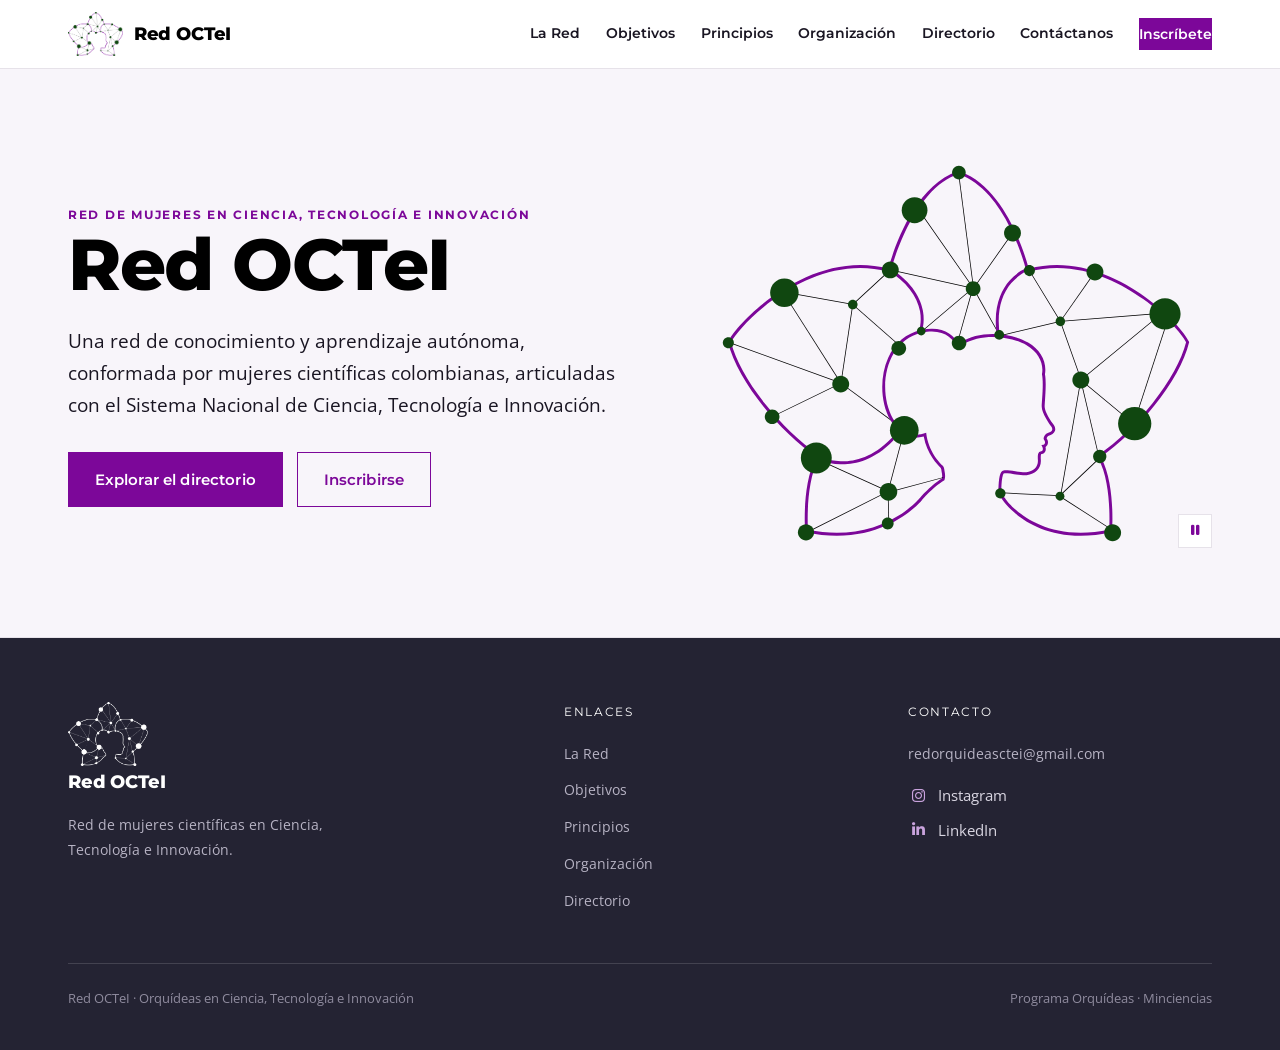
==== commit 180b1bee: "Reestructura a multipágina, mejora animación y añade contacto" ====
--- a/index.html
+++ b/index.html
@@ -27,11 +27,12 @@
                 <i class="fa-solid fa-bars" aria-hidden="true"></i> Menú
             </button>
             <nav class="nav-menu" id="siteMenu" aria-label="Navegación principal">
-                <a href="#quienes-somos">La Red</a>
-                <a href="#objetivos">Objetivos</a>
-                <a href="#principios">Principios</a>
-                <a href="#estructura">Organización</a>
+                <a href="quienes-somos.html">La Red</a>
+                <a href="objetivos.html">Objetivos</a>
+                <a href="principios.html">Principios</a>
+                <a href="organizacion.html">Organización</a>
                 <a href="directorio.html">Directorio</a>
+                <a href="contacto.html">Contáctanos</a>
                 <a class="nav-cta" href="#" data-join>Inscríbete</a>
             </nav>
         </div>
@@ -39,7 +40,6 @@
 
     <main id="contenido">
 
-        <!-- Portada -->
         <section class="hero">
             <div class="container">
                 <div class="hero-grid">
@@ -47,7 +47,7 @@
                         <span class="eyebrow">Red de Mujeres en Ciencia, Tecnología e Innovación</span>
                         <h1>Red OCTeI</h1>
                         <p class="hero-lead">
-                            Una red de conocimiento y aprendizaje autónoma de mujeres científicas colombianas, articuladas con el Sistema Nacional de Ciencia, Tecnología e Innovación para impulsar la equidad de género en la ciencia.
+                            Una red de conocimiento y aprendizaje autónoma, conformada por mujeres científicas colombianas, articuladas con el Sistema Nacional de Ciencia, Tecnología e Innovación.
                         </p>
                         <div class="hero-actions">
                             <a class="btn btn-primary" href="directorio.html">Explorar el directorio</a>
@@ -55,15 +55,17 @@
                         </div>
                     </div>
                     <div class="hero-visual">
-                        <div class="orchid" aria-hidden="false">
+                        <div class="orchid">
                             <svg xmlns="http://www.w3.org/2000/svg" viewBox="322.77 165.05 564.46 457.42" class="orchid-anim" role="img" aria-label="Símbolo de la Red OCTeI: orquídea con red de nodos y conexiones.">
 <style>
   .orchid-anim .node { transform-box: fill-box; transform-origin: center; animation: nodePulse var(--dur,2s) ease-in-out infinite; }
-  .orchid-anim .signal { opacity:0; animation: signalMove var(--sdur,3s) linear infinite; offset-rotate: 0deg; }
-  @keyframes nodePulse { 0%,100% { transform: scale(1); opacity: .78; } 50% { transform: scale(1.1); opacity: 1; } }
-  @keyframes signalMove { 0% { offset-distance: 0%; opacity: 0; } 12% { opacity: .85; } 85% { opacity: .85; } 100% { offset-distance: 100%; opacity: 0; } }
-  .orchid-anim.paused .node, .orchid-anim.paused .signal { animation-play-state: paused; }
-  @media (prefers-reduced-motion: reduce) { .orchid-anim .node, .orchid-anim .signal { animation: none !important; } .orchid-anim .signal { opacity: 0; } }
+  .orchid-anim .signal { offset-rotate: 0deg; }
+  .orchid-anim .signal-core { opacity: 0; animation: signalMove var(--sdur,3s) linear infinite; }
+  .orchid-anim .signal-halo { opacity: 0; animation: signalMove var(--sdur,3s) linear infinite; }
+  @keyframes nodePulse { 0%,100% { transform: scale(1); opacity: .45; } 50% { transform: scale(1.14); opacity: 1; } }
+  @keyframes signalMove { 0% { offset-distance: 0%; opacity: 0; } 10% { opacity: 1; } 78% { opacity: 1; } 100% { offset-distance: 100%; opacity: 0; } }
+  .orchid-anim.paused .node, .orchid-anim.paused .signal-core, .orchid-anim.paused .signal-halo { animation-play-state: paused; }
+  @media (prefers-reduced-motion: reduce) { .orchid-anim .node, .orchid-anim .signal-core, .orchid-anim .signal-halo { animation: none !important; } .orchid-anim .signal-core, .orchid-anim .signal-halo { opacity: 0; } }
 </style>
   <g id="silhouette">
     <path fill="#000000" d="M 388.964844 468.546875 L 388.585938 467.765625 L 469.332031 428.472656 L 483.171875 335.914062 L 527.4375 295.117188 L 528.023438 295.753906 L 483.984375 336.34375 L 470.117188 429.054688 L 469.914062 429.152344 Z M 388.964844 468.546875 "/>
@@ -99,267 +101,62 @@
     <path fill="#000000" d="M 772.320312 514.140625 L 751.375 425.410156 L 752.21875 425.210938 L 773.160156 513.941406 Z M 772.320312 514.140625 "/>
   </g>
   <g id="signals">
-    <circle class="signal" r="2.6" cx="0" cy="0" fill="#7C0799" style="offset-path: path('M 625.132812 317.136719 L 607.617188 181.636719 L 608.476562 181.523438 L 625.992188 317.023438 Z M 625.132812 317.136719 '); animation-duration: 2.2s; animation-delay: 0.0s;"/>
-    <circle class="signal" r="2.6" cx="0" cy="0" fill="#7C0799" style="offset-path: path('M 625.46875 317.503906 L 527.636719 295.859375 L 527.824219 295.015625 L 625.65625 316.65625 Z M 625.46875 317.503906 '); animation-duration: 2.8s; animation-delay: 0.9s;"/>
-    <circle class="signal" r="2.6" cx="0" cy="0" fill="#7C0799" style="offset-path: path('M 483.5 336.554688 L 406.449219 322.699219 L 406.601562 321.847656 L 483.652344 335.703125 Z M 483.5 336.554688 '); animation-duration: 3.4s; animation-delay: 1.8s;"/>
-    <circle class="signal" r="2.6" cx="0" cy="0" fill="#7C0799" style="offset-path: path('M 655.097656 373.777344 L 654.898438 372.933594 L 727.621094 355.617188 L 727.820312 356.460938 Z M 655.097656 373.777344 '); animation-duration: 2.2s; animation-delay: 2.7s;"/>
-    <circle class="signal" r="2.6" cx="0" cy="0" fill="#7C0799" style="offset-path: path('M 728.226562 562.453125 L 727.375 562.304688 L 751.449219 424.042969 L 727.3125 356.183594 L 728.128906 355.894531 L 752.34375 423.96875 L 752.320312 424.078125 Z M 728.226562 562.453125 '); animation-duration: 2.8s; animation-delay: 3.6s;"/>
-    <circle class="signal" r="2.6" cx="0" cy="0" fill="#7C0799" style="offset-path: path('M 525.566406 594.132812 L 524.699219 556.039062 L 525.566406 556.019531 L 526.433594 594.113281 Z M 525.566406 594.132812 '); animation-duration: 3.4s; animation-delay: 4.5s;"/>
-    <circle class="signal" r="2.6" cx="0" cy="0" fill="#7C0799" style="offset-path: path('M 526.113281 557.3125 L 525.886719 556.476562 L 589.953125 539.164062 L 590.179688 540 Z M 526.113281 557.3125 '); animation-duration: 2.2s; animation-delay: 0.4s;"/>
-    <circle class="signal" r="2.6" cx="0" cy="0" fill="#7C0799" style="offset-path: path('M 726.402344 561.222656 L 661.039062 558.195312 L 661.078125 557.328125 L 726.441406 560.359375 Z M 726.402344 561.222656 '); animation-duration: 2.8s; animation-delay: 1.3s;"/>
-    <circle class="signal" r="2.6" cx="0" cy="0" fill="#7C0799" style="offset-path: path('M 772.320312 514.140625 L 751.375 425.410156 L 752.21875 425.210938 L 773.160156 513.941406 Z M 772.320312 514.140625 '); animation-duration: 3.4s; animation-delay: 2.2s;"/>
+    <circle class="signal signal-halo" r="7" cx="0" cy="0" fill="#7C0799" opacity="0.35" style="offset-path: path('M 625.132812 317.136719 L 607.617188 181.636719 L 608.476562 181.523438 L 625.992188 317.023438 Z M 625.132812 317.136719 '); animation-duration: 2.4s; animation-delay: 0.0s;"/>
+    <circle class="signal signal-core" r="3.6" cx="0" cy="0" fill="#7C0799" style="offset-path: path('M 625.132812 317.136719 L 607.617188 181.636719 L 608.476562 181.523438 L 625.992188 317.023438 Z M 625.132812 317.136719 '); animation-duration: 2.4s; animation-delay: 0.0s;"/>
+    <circle class="signal signal-halo" r="7" cx="0" cy="0" fill="#7C0799" opacity="0.35" style="offset-path: path('M 625.46875 317.503906 L 527.636719 295.859375 L 527.824219 295.015625 L 625.65625 316.65625 Z M 625.46875 317.503906 '); animation-duration: 2.9s; animation-delay: 0.6s;"/>
+    <circle class="signal signal-core" r="3.6" cx="0" cy="0" fill="#7C0799" style="offset-path: path('M 625.46875 317.503906 L 527.636719 295.859375 L 527.824219 295.015625 L 625.65625 316.65625 Z M 625.46875 317.503906 '); animation-duration: 2.9s; animation-delay: 0.6s;"/>
+    <circle class="signal signal-halo" r="7" cx="0" cy="0" fill="#7C0799" opacity="0.35" style="offset-path: path('M 483.5 336.554688 L 406.449219 322.699219 L 406.601562 321.847656 L 483.652344 335.703125 Z M 483.5 336.554688 '); animation-duration: 3.4s; animation-delay: 1.2s;"/>
+    <circle class="signal signal-core" r="3.6" cx="0" cy="0" fill="#7C0799" style="offset-path: path('M 483.5 336.554688 L 406.449219 322.699219 L 406.601562 321.847656 L 483.652344 335.703125 Z M 483.5 336.554688 '); animation-duration: 3.4s; animation-delay: 1.2s;"/>
+    <circle class="signal signal-halo" r="7" cx="0" cy="0" fill="#7C0799" opacity="0.35" style="offset-path: path('M 655.097656 373.777344 L 654.898438 372.933594 L 727.621094 355.617188 L 727.820312 356.460938 Z M 655.097656 373.777344 '); animation-duration: 2.4s; animation-delay: 1.8s;"/>
+    <circle class="signal signal-core" r="3.6" cx="0" cy="0" fill="#7C0799" style="offset-path: path('M 655.097656 373.777344 L 654.898438 372.933594 L 727.621094 355.617188 L 727.820312 356.460938 Z M 655.097656 373.777344 '); animation-duration: 2.4s; animation-delay: 1.8s;"/>
+    <circle class="signal signal-halo" r="7" cx="0" cy="0" fill="#7C0799" opacity="0.35" style="offset-path: path('M 728.226562 562.453125 L 727.375 562.304688 L 751.449219 424.042969 L 727.3125 356.183594 L 728.128906 355.894531 L 752.34375 423.96875 L 752.320312 424.078125 Z M 728.226562 562.453125 '); animation-duration: 2.9s; animation-delay: 2.4s;"/>
+    <circle class="signal signal-core" r="3.6" cx="0" cy="0" fill="#7C0799" style="offset-path: path('M 728.226562 562.453125 L 727.375 562.304688 L 751.449219 424.042969 L 727.3125 356.183594 L 728.128906 355.894531 L 752.34375 423.96875 L 752.320312 424.078125 Z M 728.226562 562.453125 '); animation-duration: 2.9s; animation-delay: 2.4s;"/>
+    <circle class="signal signal-halo" r="7" cx="0" cy="0" fill="#7C0799" opacity="0.35" style="offset-path: path('M 525.566406 594.132812 L 524.699219 556.039062 L 525.566406 556.019531 L 526.433594 594.113281 Z M 525.566406 594.132812 '); animation-duration: 3.4s; animation-delay: 3.0s;"/>
+    <circle class="signal signal-core" r="3.6" cx="0" cy="0" fill="#7C0799" style="offset-path: path('M 525.566406 594.132812 L 524.699219 556.039062 L 525.566406 556.019531 L 526.433594 594.113281 Z M 525.566406 594.132812 '); animation-duration: 3.4s; animation-delay: 3.0s;"/>
+    <circle class="signal signal-halo" r="7" cx="0" cy="0" fill="#7C0799" opacity="0.35" style="offset-path: path('M 526.113281 557.3125 L 525.886719 556.476562 L 589.953125 539.164062 L 590.179688 540 Z M 526.113281 557.3125 '); animation-duration: 2.4s; animation-delay: 3.6s;"/>
+    <circle class="signal signal-core" r="3.6" cx="0" cy="0" fill="#7C0799" style="offset-path: path('M 526.113281 557.3125 L 525.886719 556.476562 L 589.953125 539.164062 L 590.179688 540 Z M 526.113281 557.3125 '); animation-duration: 2.4s; animation-delay: 3.6s;"/>
+    <circle class="signal signal-halo" r="7" cx="0" cy="0" fill="#7C0799" opacity="0.35" style="offset-path: path('M 726.402344 561.222656 L 661.039062 558.195312 L 661.078125 557.328125 L 726.441406 560.359375 Z M 726.402344 561.222656 '); animation-duration: 2.9s; animation-delay: 4.2s;"/>
+    <circle class="signal signal-core" r="3.6" cx="0" cy="0" fill="#7C0799" style="offset-path: path('M 726.402344 561.222656 L 661.039062 558.195312 L 661.078125 557.328125 L 726.441406 560.359375 Z M 726.402344 561.222656 '); animation-duration: 2.9s; animation-delay: 4.2s;"/>
+    <circle class="signal signal-halo" r="7" cx="0" cy="0" fill="#7C0799" opacity="0.35" style="offset-path: path('M 772.320312 514.140625 L 751.375 425.410156 L 752.21875 425.210938 L 773.160156 513.941406 Z M 772.320312 514.140625 '); animation-duration: 3.4s; animation-delay: 4.8s;"/>
+    <circle class="signal signal-core" r="3.6" cx="0" cy="0" fill="#7C0799" style="offset-path: path('M 772.320312 514.140625 L 751.375 425.410156 L 752.21875 425.210938 L 773.160156 513.941406 Z M 772.320312 514.140625 '); animation-duration: 3.4s; animation-delay: 4.8s;"/>
   </g>
   <g id="nodes">
-    <path class="node" fill="#104710" d="M 419.945312 322.402344 C 419.945312 331.65625 412.441406 339.15625 403.1875 339.15625 C 393.933594 339.15625 386.433594 331.65625 386.433594 322.402344 C 386.433594 313.148438 393.933594 305.648438 403.1875 305.648438 C 412.441406 305.648438 419.945312 313.148438 419.945312 322.402344 " style="--dur:1.5s; animation-delay:0.0s;"/>
-    <path class="node" fill="#104710" d="M 834.710938 476.378906 C 834.710938 487.175781 825.960938 495.929688 815.164062 495.929688 C 804.367188 495.929688 795.613281 487.175781 795.613281 476.378906 C 795.613281 465.582031 804.367188 456.832031 815.164062 456.832031 C 825.960938 456.832031 834.710938 465.582031 834.710938 476.378906 " style="--dur:1.83s; animation-delay:0.17s;"/>
-    <path class="node" fill="#104710" d="M 778.367188 298.035156 C 778.367188 303.53125 773.910156 307.988281 768.414062 307.988281 C 762.914062 307.988281 758.457031 303.53125 758.457031 298.035156 C 758.457031 292.535156 762.914062 288.078125 768.414062 288.078125 C 773.910156 288.078125 778.367188 292.535156 778.367188 298.035156 " style="--dur:2.16s; animation-delay:0.34s;"/>
-    <path class="node" fill="#104710" d="M 799.144531 604.511719 C 799.144531 610.011719 794.6875 614.46875 789.191406 614.46875 C 783.691406 614.46875 779.234375 610.011719 779.234375 604.511719 C 779.234375 599.011719 783.691406 594.554688 789.191406 594.554688 C 794.6875 594.554688 799.144531 599.011719 799.144531 604.511719 " style="--dur:2.49s; animation-delay:0.51s;"/>
-    <path class="node" fill="#104710" d="M 681.402344 252.148438 C 681.402344 257.648438 676.945312 262.105469 671.445312 262.105469 C 665.949219 262.105469 661.492188 257.648438 661.492188 252.148438 C 661.492188 246.648438 665.949219 242.191406 671.445312 242.191406 C 676.945312 242.191406 681.402344 246.648438 681.402344 252.148438 " style="--dur:1.5s; animation-delay:0.68s;"/>
-    <path class="node" fill="#104710" d="M 616.414062 181.066406 C 616.414062 185.496094 612.824219 189.085938 608.398438 189.085938 C 603.96875 189.085938 600.378906 185.496094 600.378906 181.066406 C 600.378906 176.640625 603.96875 173.050781 608.398438 173.050781 C 612.824219 173.050781 616.414062 176.640625 616.414062 181.066406 " style="--dur:1.83s; animation-delay:0.85s;"/>
-    <path class="node" fill="#104710" d="M 617.152344 381.488281 C 617.152344 386.214844 613.316406 390.050781 608.585938 390.050781 C 603.855469 390.050781 600.023438 386.214844 600.023438 381.488281 C 600.023438 376.757812 603.855469 372.921875 608.585938 372.921875 C 613.316406 372.921875 617.152344 376.757812 617.152344 381.488281 " style="--dur:2.16s; animation-delay:1.02s;"/>
-    <path class="node" fill="#104710" d="M 781.832031 514.90625 C 781.832031 519.210938 778.34375 522.699219 774.039062 522.699219 C 769.734375 522.699219 766.246094 519.210938 766.246094 514.90625 C 766.246094 510.601562 769.734375 507.113281 774.039062 507.113281 C 778.34375 507.113281 781.832031 510.601562 781.832031 514.90625 " style="--dur:2.49s; animation-delay:1.19s;"/>
-    <path class="node" fill="#104710" d="M 869.09375 347.191406 C 869.09375 357.292969 860.902344 365.484375 850.796875 365.484375 C 840.695312 365.484375 832.503906 357.292969 832.503906 347.191406 C 832.503906 337.085938 840.695312 328.894531 850.796875 328.894531 C 860.902344 328.894531 869.09375 337.085938 869.09375 347.191406 " style="--dur:1.5s; animation-delay:1.36s;"/>
-    <path class="node" fill="#104710" d="M 531.628906 593.691406 C 531.628906 597.515625 528.527344 600.617188 524.699219 600.617188 C 520.875 600.617188 517.773438 597.515625 517.773438 593.691406 C 517.773438 589.867188 520.875 586.765625 524.699219 586.765625 C 528.527344 586.765625 531.628906 589.867188 531.628906 593.691406 " style="--dur:1.83s; animation-delay:1.53s;"/>
-    <path class="node" fill="#104710" d="M 438.125 604.078125 C 438.125 609.339844 433.859375 613.601562 428.601562 613.601562 C 423.34375 613.601562 419.078125 609.339844 419.078125 604.078125 C 419.078125 598.820312 423.34375 594.554688 428.601562 594.554688 C 433.859375 594.554688 438.125 598.820312 438.125 604.078125 " style="--dur:2.16s; animation-delay:1.7s;"/>
-    <path class="node" fill="#104710" d="M 546.34375 387.640625 C 546.34375 392.421875 542.46875 396.296875 537.6875 396.296875 C 532.90625 396.296875 529.03125 392.421875 529.03125 387.640625 C 529.03125 382.859375 532.90625 378.980469 537.6875 378.980469 C 542.46875 378.980469 546.34375 382.859375 546.34375 387.640625 " style="--dur:2.49s; animation-delay:1.87s;"/>
-    <path class="node" fill="#104710" d="M 489.203125 336.128906 C 489.203125 339.234375 486.6875 341.753906 483.578125 341.753906 C 480.46875 341.753906 477.949219 339.234375 477.949219 336.128906 C 477.949219 333.019531 480.46875 330.5 483.578125 330.5 C 486.6875 330.5 489.203125 333.019531 489.203125 336.128906 " style="--dur:1.5s; animation-delay:2.04s;"/>
-    <path class="node" fill="#104710" d="M 569.222656 367.414062 C 569.222656 370.238281 566.9375 372.527344 564.113281 372.527344 C 561.289062 372.527344 559 370.238281 559 367.414062 C 559 364.59375 561.289062 362.304688 564.113281 362.304688 C 566.9375 362.304688 569.222656 364.59375 569.222656 367.414062 " style="--dur:1.83s; animation-delay:2.21s;"/>
-    <path class="node" fill="#104710" d="M 661.632812 371.835938 C 661.632812 375.039062 659.039062 377.636719 655.835938 377.636719 C 652.628906 377.636719 650.035156 375.039062 650.035156 371.835938 C 650.035156 368.632812 652.628906 366.039062 655.835938 366.039062 C 659.039062 366.039062 661.632812 368.632812 661.632812 371.835938 " style="--dur:2.16s; animation-delay:2.38s;"/>
-    <path class="node" fill="#104710" d="M 537.6875 295.4375 C 537.6875 300.933594 533.230469 305.390625 527.730469 305.390625 C 522.230469 305.390625 517.773438 300.933594 517.773438 295.4375 C 517.773438 289.9375 522.230469 285.480469 527.730469 285.480469 C 533.230469 285.480469 537.6875 289.9375 537.6875 295.4375 " style="--dur:2.49s; animation-delay:0.05s;"/>
-    <path class="node" fill="#104710" d="M 761.753906 424.875 C 761.753906 430.375 757.292969 434.832031 751.796875 434.832031 C 746.296875 434.832031 741.839844 430.375 741.839844 424.875 C 741.839844 419.378906 746.296875 414.921875 751.796875 414.921875 C 757.292969 414.921875 761.753906 419.378906 761.753906 424.875 " style="--dur:1.5s; animation-delay:0.22s;"/>
-    <path class="node" fill="#104710" d="M 697.851562 296.300781 C 697.851562 299.886719 694.945312 302.796875 691.359375 302.796875 C 687.773438 302.796875 684.867188 299.886719 684.867188 296.300781 C 684.867188 292.714844 687.773438 289.808594 691.359375 289.808594 C 694.945312 289.808594 697.851562 292.714844 697.851562 296.300781 " style="--dur:1.83s; animation-delay:0.39s;"/>
-    <path class="node" fill="#104710" d="M 343.757812 381.148438 C 343.757812 384.734375 340.851562 387.640625 337.265625 387.640625 C 333.679688 387.640625 330.769531 384.734375 330.769531 381.148438 C 330.769531 377.558594 333.679688 374.652344 337.265625 374.652344 C 340.851562 374.652344 343.757812 377.558594 343.757812 381.148438 " style="--dur:2.16s; animation-delay:0.56s;"/>
-    <path class="node" fill="#104710" d="M 397.433594 468.15625 C 397.433594 472.9375 393.558594 476.8125 388.777344 476.8125 C 383.996094 476.8125 380.121094 472.9375 380.121094 468.15625 C 380.121094 463.375 383.996094 459.496094 388.777344 459.496094 C 393.558594 459.496094 397.433594 463.375 397.433594 468.15625 " style="--dur:2.49s; animation-delay:0.73s;"/>
-    <path class="node" fill="#104710" d="M 663.222656 558.195312 C 663.222656 561.542969 660.507812 564.253906 657.164062 564.253906 C 653.816406 564.253906 651.101562 561.542969 651.101562 558.195312 C 651.101562 554.847656 653.816406 552.132812 657.164062 552.132812 C 660.507812 552.132812 663.222656 554.847656 663.222656 558.195312 " style="--dur:1.5s; animation-delay:0.9s;"/>
-    <path class="node" fill="#104710" d="M 571.453125 225.308594 C 571.453125 233.679688 564.667969 240.460938 556.300781 240.460938 C 547.933594 240.460938 541.148438 233.679688 541.148438 225.308594 C 541.148438 216.941406 547.933594 210.160156 556.300781 210.160156 C 564.667969 210.160156 571.453125 216.941406 571.453125 225.308594 " style="--dur:1.83s; animation-delay:1.07s;"/>
-    <path class="node" fill="#104710" d="M 731.316406 351.710938 C 733.707031 353.699219 734.035156 357.246094 732.050781 359.636719 C 730.0625 362.027344 726.515625 362.355469 724.125 360.367188 C 721.734375 358.382812 721.40625 354.832031 723.394531 352.445312 C 725.378906 350.054688 728.925781 349.726562 731.316406 351.710938 " style="--dur:2.16s; animation-delay:1.24s;"/>
-    <path class="node" fill="#104710" d="M 535.957031 556.460938 C 535.957031 562.199219 531.304688 566.851562 525.566406 566.851562 C 519.828125 566.851562 515.175781 562.199219 515.175781 556.460938 C 515.175781 550.722656 519.828125 546.074219 525.566406 546.074219 C 531.304688 546.074219 535.957031 550.722656 535.957031 556.460938 " style="--dur:2.49s; animation-delay:1.41s;"/>
-    <path class="node" fill="#104710" d="M 633.785156 317.511719 C 633.785156 322.292969 629.910156 326.171875 625.128906 326.171875 C 620.347656 326.171875 616.472656 322.292969 616.472656 317.511719 C 616.472656 312.730469 620.347656 308.855469 625.128906 308.855469 C 629.910156 308.855469 633.785156 312.730469 633.785156 317.511719 " style="--dur:1.5s; animation-delay:1.58s;"/>
-    <path class="node" fill="#104710" d="M 732.484375 561.65625 C 732.484375 564.527344 730.15625 566.851562 727.289062 566.851562 C 724.421875 566.851562 722.09375 564.527344 722.09375 561.65625 C 722.09375 558.789062 724.421875 556.460938 727.289062 556.460938 C 730.15625 556.460938 732.484375 558.789062 732.484375 561.65625 " style="--dur:1.83s; animation-delay:1.75s;"/>
-    <path class="node" fill="#104710" d="M 561.0625 484.171875 C 561.0625 493.496094 553.503906 501.054688 544.179688 501.054688 C 534.855469 501.054688 527.296875 493.496094 527.296875 484.171875 C 527.296875 474.847656 534.855469 467.289062 544.179688 467.289062 C 553.503906 467.289062 561.0625 474.847656 561.0625 484.171875 " style="--dur:2.16s; animation-delay:1.92s;"/>
-    <path class="node" fill="#104710" d="M 458.902344 516.636719 C 458.902344 526.679688 450.761719 534.820312 440.722656 534.820312 C 430.679688 534.820312 422.542969 526.679688 422.542969 516.636719 C 422.542969 506.597656 430.679688 498.457031 440.722656 498.457031 C 450.761719 498.457031 458.902344 506.597656 458.902344 516.636719 " style="--dur:2.49s; animation-delay:2.09s;"/>
-    <path class="node" fill="#104710" d="M 479.398438 429.769531 C 479.398438 435.269531 474.9375 439.722656 469.441406 439.722656 C 463.941406 439.722656 459.484375 435.269531 459.484375 429.769531 C 459.484375 424.269531 463.941406 419.8125 469.441406 419.8125 C 474.9375 419.8125 479.398438 424.269531 479.398438 429.769531 " style="--dur:1.5s; animation-delay:2.26s;"/>
+    <path class="node" fill="#104710" d="M 419.945312 322.402344 C 419.945312 331.65625 412.441406 339.15625 403.1875 339.15625 C 393.933594 339.15625 386.433594 331.65625 386.433594 322.402344 C 386.433594 313.148438 393.933594 305.648438 403.1875 305.648438 C 412.441406 305.648438 419.945312 313.148438 419.945312 322.402344 " style="--dur:1.6s; animation-delay:0.0s;"/>
+    <path class="node" fill="#104710" d="M 834.710938 476.378906 C 834.710938 487.175781 825.960938 495.929688 815.164062 495.929688 C 804.367188 495.929688 795.613281 487.175781 795.613281 476.378906 C 795.613281 465.582031 804.367188 456.832031 815.164062 456.832031 C 825.960938 456.832031 834.710938 465.582031 834.710938 476.378906 " style="--dur:1.88s; animation-delay:0.14s;"/>
+    <path class="node" fill="#104710" d="M 778.367188 298.035156 C 778.367188 303.53125 773.910156 307.988281 768.414062 307.988281 C 762.914062 307.988281 758.457031 303.53125 758.457031 298.035156 C 758.457031 292.535156 762.914062 288.078125 768.414062 288.078125 C 773.910156 288.078125 778.367188 292.535156 778.367188 298.035156 " style="--dur:2.16s; animation-delay:0.28s;"/>
+    <path class="node" fill="#104710" d="M 799.144531 604.511719 C 799.144531 610.011719 794.6875 614.46875 789.191406 614.46875 C 783.691406 614.46875 779.234375 610.011719 779.234375 604.511719 C 779.234375 599.011719 783.691406 594.554688 789.191406 594.554688 C 794.6875 594.554688 799.144531 599.011719 799.144531 604.511719 " style="--dur:2.44s; animation-delay:0.42s;"/>
+    <path class="node" fill="#104710" d="M 681.402344 252.148438 C 681.402344 257.648438 676.945312 262.105469 671.445312 262.105469 C 665.949219 262.105469 661.492188 257.648438 661.492188 252.148438 C 661.492188 246.648438 665.949219 242.191406 671.445312 242.191406 C 676.945312 242.191406 681.402344 246.648438 681.402344 252.148438 " style="--dur:1.6s; animation-delay:0.56s;"/>
+    <path class="node" fill="#104710" d="M 616.414062 181.066406 C 616.414062 185.496094 612.824219 189.085938 608.398438 189.085938 C 603.96875 189.085938 600.378906 185.496094 600.378906 181.066406 C 600.378906 176.640625 603.96875 173.050781 608.398438 173.050781 C 612.824219 173.050781 616.414062 176.640625 616.414062 181.066406 " style="--dur:1.88s; animation-delay:0.7s;"/>
+    <path class="node" fill="#104710" d="M 617.152344 381.488281 C 617.152344 386.214844 613.316406 390.050781 608.585938 390.050781 C 603.855469 390.050781 600.023438 386.214844 600.023438 381.488281 C 600.023438 376.757812 603.855469 372.921875 608.585938 372.921875 C 613.316406 372.921875 617.152344 376.757812 617.152344 381.488281 " style="--dur:2.16s; animation-delay:0.84s;"/>
+    <path class="node" fill="#104710" d="M 781.832031 514.90625 C 781.832031 519.210938 778.34375 522.699219 774.039062 522.699219 C 769.734375 522.699219 766.246094 519.210938 766.246094 514.90625 C 766.246094 510.601562 769.734375 507.113281 774.039062 507.113281 C 778.34375 507.113281 781.832031 510.601562 781.832031 514.90625 " style="--dur:2.44s; animation-delay:0.98s;"/>
+    <path class="node" fill="#104710" d="M 869.09375 347.191406 C 869.09375 357.292969 860.902344 365.484375 850.796875 365.484375 C 840.695312 365.484375 832.503906 357.292969 832.503906 347.191406 C 832.503906 337.085938 840.695312 328.894531 850.796875 328.894531 C 860.902344 328.894531 869.09375 337.085938 869.09375 347.191406 " style="--dur:1.6s; animation-delay:1.12s;"/>
+    <path class="node" fill="#104710" d="M 531.628906 593.691406 C 531.628906 597.515625 528.527344 600.617188 524.699219 600.617188 C 520.875 600.617188 517.773438 597.515625 517.773438 593.691406 C 517.773438 589.867188 520.875 586.765625 524.699219 586.765625 C 528.527344 586.765625 531.628906 589.867188 531.628906 593.691406 " style="--dur:1.88s; animation-delay:1.26s;"/>
+    <path class="node" fill="#104710" d="M 438.125 604.078125 C 438.125 609.339844 433.859375 613.601562 428.601562 613.601562 C 423.34375 613.601562 419.078125 609.339844 419.078125 604.078125 C 419.078125 598.820312 423.34375 594.554688 428.601562 594.554688 C 433.859375 594.554688 438.125 598.820312 438.125 604.078125 " style="--dur:2.16s; animation-delay:1.4s;"/>
+    <path class="node" fill="#104710" d="M 546.34375 387.640625 C 546.34375 392.421875 542.46875 396.296875 537.6875 396.296875 C 532.90625 396.296875 529.03125 392.421875 529.03125 387.640625 C 529.03125 382.859375 532.90625 378.980469 537.6875 378.980469 C 542.46875 378.980469 546.34375 382.859375 546.34375 387.640625 " style="--dur:2.44s; animation-delay:1.54s;"/>
+    <path class="node" fill="#104710" d="M 489.203125 336.128906 C 489.203125 339.234375 486.6875 341.753906 483.578125 341.753906 C 480.46875 341.753906 477.949219 339.234375 477.949219 336.128906 C 477.949219 333.019531 480.46875 330.5 483.578125 330.5 C 486.6875 330.5 489.203125 333.019531 489.203125 336.128906 " style="--dur:1.6s; animation-delay:1.68s;"/>
+    <path class="node" fill="#104710" d="M 569.222656 367.414062 C 569.222656 370.238281 566.9375 372.527344 564.113281 372.527344 C 561.289062 372.527344 559 370.238281 559 367.414062 C 559 364.59375 561.289062 362.304688 564.113281 362.304688 C 566.9375 362.304688 569.222656 364.59375 569.222656 367.414062 " style="--dur:1.88s; animation-delay:1.82s;"/>
+    <path class="node" fill="#104710" d="M 661.632812 371.835938 C 661.632812 375.039062 659.039062 377.636719 655.835938 377.636719 C 652.628906 377.636719 650.035156 375.039062 650.035156 371.835938 C 650.035156 368.632812 652.628906 366.039062 655.835938 366.039062 C 659.039062 366.039062 661.632812 368.632812 661.632812 371.835938 " style="--dur:2.16s; animation-delay:1.96s;"/>
+    <path class="node" fill="#104710" d="M 537.6875 295.4375 C 537.6875 300.933594 533.230469 305.390625 527.730469 305.390625 C 522.230469 305.390625 517.773438 300.933594 517.773438 295.4375 C 517.773438 289.9375 522.230469 285.480469 527.730469 285.480469 C 533.230469 285.480469 537.6875 289.9375 537.6875 295.4375 " style="--dur:2.44s; animation-delay:2.1s;"/>
+    <path class="node" fill="#104710" d="M 761.753906 424.875 C 761.753906 430.375 757.292969 434.832031 751.796875 434.832031 C 746.296875 434.832031 741.839844 430.375 741.839844 424.875 C 741.839844 419.378906 746.296875 414.921875 751.796875 414.921875 C 757.292969 414.921875 761.753906 419.378906 761.753906 424.875 " style="--dur:1.6s; animation-delay:2.24s;"/>
+    <path class="node" fill="#104710" d="M 697.851562 296.300781 C 697.851562 299.886719 694.945312 302.796875 691.359375 302.796875 C 687.773438 302.796875 684.867188 299.886719 684.867188 296.300781 C 684.867188 292.714844 687.773438 289.808594 691.359375 289.808594 C 694.945312 289.808594 697.851562 292.714844 697.851562 296.300781 " style="--dur:1.88s; animation-delay:2.38s;"/>
+    <path class="node" fill="#104710" d="M 343.757812 381.148438 C 343.757812 384.734375 340.851562 387.640625 337.265625 387.640625 C 333.679688 387.640625 330.769531 384.734375 330.769531 381.148438 C 330.769531 377.558594 333.679688 374.652344 337.265625 374.652344 C 340.851562 374.652344 343.757812 377.558594 343.757812 381.148438 " style="--dur:2.16s; animation-delay:0.12s;"/>
+    <path class="node" fill="#104710" d="M 397.433594 468.15625 C 397.433594 472.9375 393.558594 476.8125 388.777344 476.8125 C 383.996094 476.8125 380.121094 472.9375 380.121094 468.15625 C 380.121094 463.375 383.996094 459.496094 388.777344 459.496094 C 393.558594 459.496094 397.433594 463.375 397.433594 468.15625 " style="--dur:2.44s; animation-delay:0.26s;"/>
+    <path class="node" fill="#104710" d="M 663.222656 558.195312 C 663.222656 561.542969 660.507812 564.253906 657.164062 564.253906 C 653.816406 564.253906 651.101562 561.542969 651.101562 558.195312 C 651.101562 554.847656 653.816406 552.132812 657.164062 552.132812 C 660.507812 552.132812 663.222656 554.847656 663.222656 558.195312 " style="--dur:1.6s; animation-delay:0.4s;"/>
+    <path class="node" fill="#104710" d="M 571.453125 225.308594 C 571.453125 233.679688 564.667969 240.460938 556.300781 240.460938 C 547.933594 240.460938 541.148438 233.679688 541.148438 225.308594 C 541.148438 216.941406 547.933594 210.160156 556.300781 210.160156 C 564.667969 210.160156 571.453125 216.941406 571.453125 225.308594 " style="--dur:1.88s; animation-delay:0.54s;"/>
+    <path class="node" fill="#104710" d="M 731.316406 351.710938 C 733.707031 353.699219 734.035156 357.246094 732.050781 359.636719 C 730.0625 362.027344 726.515625 362.355469 724.125 360.367188 C 721.734375 358.382812 721.40625 354.832031 723.394531 352.445312 C 725.378906 350.054688 728.925781 349.726562 731.316406 351.710938 " style="--dur:2.16s; animation-delay:0.68s;"/>
+    <path class="node" fill="#104710" d="M 535.957031 556.460938 C 535.957031 562.199219 531.304688 566.851562 525.566406 566.851562 C 519.828125 566.851562 515.175781 562.199219 515.175781 556.460938 C 515.175781 550.722656 519.828125 546.074219 525.566406 546.074219 C 531.304688 546.074219 535.957031 550.722656 535.957031 556.460938 " style="--dur:2.44s; animation-delay:0.82s;"/>
+    <path class="node" fill="#104710" d="M 633.785156 317.511719 C 633.785156 322.292969 629.910156 326.171875 625.128906 326.171875 C 620.347656 326.171875 616.472656 322.292969 616.472656 317.511719 C 616.472656 312.730469 620.347656 308.855469 625.128906 308.855469 C 629.910156 308.855469 633.785156 312.730469 633.785156 317.511719 " style="--dur:1.6s; animation-delay:0.96s;"/>
+    <path class="node" fill="#104710" d="M 732.484375 561.65625 C 732.484375 564.527344 730.15625 566.851562 727.289062 566.851562 C 724.421875 566.851562 722.09375 564.527344 722.09375 561.65625 C 722.09375 558.789062 724.421875 556.460938 727.289062 556.460938 C 730.15625 556.460938 732.484375 558.789062 732.484375 561.65625 " style="--dur:1.88s; animation-delay:1.1s;"/>
+    <path class="node" fill="#104710" d="M 561.0625 484.171875 C 561.0625 493.496094 553.503906 501.054688 544.179688 501.054688 C 534.855469 501.054688 527.296875 493.496094 527.296875 484.171875 C 527.296875 474.847656 534.855469 467.289062 544.179688 467.289062 C 553.503906 467.289062 561.0625 474.847656 561.0625 484.171875 " style="--dur:2.16s; animation-delay:1.24s;"/>
+    <path class="node" fill="#104710" d="M 458.902344 516.636719 C 458.902344 526.679688 450.761719 534.820312 440.722656 534.820312 C 430.679688 534.820312 422.542969 526.679688 422.542969 516.636719 C 422.542969 506.597656 430.679688 498.457031 440.722656 498.457031 C 450.761719 498.457031 458.902344 506.597656 458.902344 516.636719 " style="--dur:2.44s; animation-delay:1.38s;"/>
+    <path class="node" fill="#104710" d="M 479.398438 429.769531 C 479.398438 435.269531 474.9375 439.722656 469.441406 439.722656 C 463.941406 439.722656 459.484375 435.269531 459.484375 429.769531 C 459.484375 424.269531 463.941406 419.8125 469.441406 419.8125 C 474.9375 419.8125 479.398438 424.269531 479.398438 429.769531 " style="--dur:1.6s; animation-delay:1.52s;"/>
   </g>
 </svg>
                         </div>
-                        <button class="anim-toggle" id="animToggle" type="button" aria-pressed="false" aria-label="Pausar la animación de la orquídea">
+                        <button class="anim-toggle" id="animToggle" type="button" aria-label="Pausar la animación de la orquídea" aria-pressed="false">
                             <i class="fa-solid fa-pause" aria-hidden="true"></i>
-                            <span id="animToggleLabel">Pausar animación</span>
                         </button>
                     </div>
-                </div>
-            </div>
-        </section>
-
-        <!-- ¿Quiénes somos? -->
-        <section class="section" id="quienes-somos">
-            <div class="container">
-                <div class="grid">
-                    <div class="section-head" style="grid-column: 1 / -1;">
-                        <span class="eyebrow">La Red</span>
-                        <h2>¿Quiénes somos?</h2>
-                        <p class="lede">
-                            Somos una red de conocimiento y aprendizaje autónoma, conformada por mujeres científicas de las distintas áreas del conocimiento, emergentes del Programa Orquídeas y articuladas con el Sistema Nacional de Ciencia, Tecnología e Innovación de Colombia.
-                        </p>
-                        <p class="prose" style="max-width:62ch; color:var(--muted);">
-                            El Ministerio de Ciencia, Tecnología e Innovación participa como un agente dinamizador, con voz y sin voto en las instancias de gobierno de la Red, sin que ello comprometa su autonomía. La Red se denomina <strong>Red Orquídeas en Ciencia, Tecnología e Innovación – RedOCTeI</strong>.
-                        </p>
-                    </div>
-                    <div class="somos-grid" style="grid-column: 1 / -1;">
-                        <div class="somos-col">
-                            <h3>Autonomía</h3>
-                            <p>Definimos nuestro propio gobierno, prioridades y acciones, sin subordinación a entidades públicas o privadas.</p>
-                        </div>
-                        <div class="somos-col">
-                            <h3>Articulación con el SNCTI</h3>
-                            <p>Conectamos saberes, territorios e instituciones del Sistema Nacional de Ciencia, Tecnología e Innovación.</p>
-                        </div>
-                        <div class="somos-col">
-                            <h3>Ámbito nacional e internacional</h3>
-                            <p>Desarrollamos actividades presenciales, virtuales e híbridas en el territorio nacional y en el exterior.</p>
-                        </div>
-                    </div>
-                </div>
-            </div>
-        </section>
-
-        <!-- Misión y visión -->
-        <section class="section section-alt" id="mision-vision">
-            <div class="container">
-                <div class="section-head">
-                    <span class="eyebrow">Propósito</span>
-                    <h2>Misión y visión</h2>
-                </div>
-                <div class="mv-grid">
-                    <div class="mv-col">
-                        <h3>Misión</h3>
-                        <p>
-                            Articular a las mujeres en la ciencia con universidades, industria, organizaciones sociales, ONG, centros de investigación y actores institucionales nacionales e internacionales, consolidando un espacio permanente de encuentro, diálogo, producción de conocimiento y acción colaborativa orientada a la transformación social, económica y ambiental, con incidencia en políticas públicas.
-                        </p>
-                        <p>
-                            Nuestras acciones se enmarcan en las Políticas de Investigación e Innovación Orientadas por Misiones (PIIOM) y en los Objetivos de Desarrollo Sostenible de la ONU.
-                        </p>
-                    </div>
-                    <div class="mv-col">
-                        <h3>Visión</h3>
-                        <p>
-                            Ser una red líder a nivel nacional en la promoción de la equidad de género en la ciencia, la tecnología y la innovación, reconocida por su contribución al fortalecimiento de políticas públicas, programas y estrategias que garanticen la participación permanente y equitativa de las mujeres en el Sistema Nacional de Ciencia, Tecnología e Innovación.
-                        </p>
-                        <p>
-                            Aspiramos a consolidar un ecosistema científico más justo, inclusivo y sostenible, donde las voces y los saberes de las mujeres sean fundamentales para el desarrollo del país.
-                        </p>
-                    </div>
-                </div>
-            </div>
-        </section>
-
-        <!-- Objetivos -->
-        <section class="section" id="objetivos">
-            <div class="container">
-                <div class="section-head">
-                    <span class="eyebrow">Objetivos</span>
-                    <h2>Hacia la equidad de género en la ciencia</h2>
-                    <p class="lede">
-                        Fortalecer la participación de las mujeres en la generación de conocimiento científico, el intercambio de saberes y la consolidación de espacios colaborativos que impulsen la equidad de género en la ciencia y la tecnología, contribuyendo así al desarrollo sostenible del país.
-                    </p>
-                </div>
-                <div class="objetivos-list">
-                    <div class="objetivo">
-                        <div class="objetivo-num">01</div>
-                        <div>
-                            <h3>Sensibilización y formación</h3>
-                            <p>Fomentar la sensibilización, formación y comunicación frente a las normas, prejuicios y estereotipos de género que alejan a las niñas, adolescentes, jóvenes y mujeres del sector CTI.</p>
-                        </div>
-                    </div>
-                    <div class="objetivo">
-                        <div class="objetivo-num">02</div>
-                        <div>
-                            <h3>Divulgación de resultados</h3>
-                            <p>Promover espacios de divulgación de resultados de investigaciones desarrolladas por mujeres científicas en entornos locales, regionales, nacionales e internacionales.</p>
-                        </div>
-                    </div>
-                    <div class="objetivo">
-                        <div class="objetivo-num">03</div>
-                        <div>
-                            <h3>Hermandad y apoyo</h3>
-                            <p>Fortalecer el trabajo en hermandad, empatía, co-diseño y apoyo entre mujeres como grupo representativo en los campos de la ciencia, la tecnología y la innovación.</p>
-                        </div>
-                    </div>
-                    <div class="objetivo">
-                        <div class="objetivo-num">04</div>
-                        <div>
-                            <h3>Diálogo con el SNCTI</h3>
-                            <p>Impulsar el diálogo con entidades del SNCTI sobre estrategias, programas y políticas públicas relacionadas con el trabajo de cuidado no remunerado, la corresponsabilidad y la participación equitativa de las mujeres en CTI.</p>
-                        </div>
-                    </div>
-                </div>
-            </div>
-        </section>
-
-        <!-- Principios -->
-        <section class="section section-alt" id="principios">
-            <div class="container">
-                <div class="section-head">
-                    <span class="eyebrow">Principios</span>
-                    <h2>Valores que rigen la RedOCTeI</h2>
-                </div>
-                <div class="principios-grid">
-                    <div class="principio"><h3>Equidad de género</h3><p>Promoción de condiciones justas para la participación y permanencia de las mujeres en CTI.</p></div>
-                    <div class="principio"><h3>Sororidad y trabajo colaborativo</h3><p>Reconocimiento, apoyo y fortalecimiento mutuo entre mujeres.</p></div>
-                    <div class="principio"><h3>Autonomía</h3><p>Capacidad de la Red para definir su gobierno, prioridades y acciones, sin subordinación a entidades públicas o privadas.</p></div>
-                    <div class="principio"><h3>Transparencia y rendición de cuentas</h3><p>Información clara sobre decisiones, recursos y resultados.</p></div>
-                    <div class="principio"><h3>Respeto a la diversidad</h3><p>Enfoque interseccional, territorial, étnico, etario, disciplinar y de género.</p></div>
-                    <div class="principio"><h3>No discriminación y ambiente libre de violencias</h3><p>Rechazo a cualquier forma de violencia, acoso o discriminación.</p></div>
-                    <div class="principio"><h3>Interdisciplinariedad y transdisciplinariedad</h3><p>Diálogo entre áreas del conocimiento y saberes.</p></div>
-                    <div class="principio"><h3>Ciencia abierta y acceso al conocimiento</h3><p>Promoción de la divulgación y del intercambio de saberes.</p></div>
-                    <div class="principio"><h3>Sostenibilidad</h3><p>Compromiso con el bienestar humano, la naturaleza y los Objetivos de Desarrollo Sostenible.</p></div>
-                    <div class="principio"><h3>Incidencia en políticas públicas</h3><p>Participación informada en debates y decisiones relacionadas con CTI y equidad de género.</p></div>
-                    <div class="principio"><h3>Ética científica</h3><p>Integridad, responsabilidad y rigor en las actividades de investigación e innovación.</p></div>
-                    <div class="principio"><h3>Corresponsabilidad</h3><p>Promoción de la conciliación entre vida personal, laboral, familiar y científica.</p></div>
-                </div>
-            </div>
-        </section>
-
-        <!-- Estructura -->
-        <section class="section" id="estructura">
-            <div class="container">
-                <div class="section-head">
-                    <span class="eyebrow">Organización</span>
-                    <h2>Estructura de la Red</h2>
-                    <p class="lede">La RedOCTeI se organiza de manera horizontal.</p>
-                </div>
-                <div class="estructura-grid">
-                    <div class="estructura-item">
-                        <span class="rol">Instancia de decisión</span>
-                        <h3>La Asamblea</h3>
-                        <p>Máxima instancia de decisión de la Red.</p>
-                    </div>
-                    <div class="estructura-item">
-                        <span class="rol">Articulación</span>
-                        <h3>Comité Directivo</h3>
-                        <p>Articula, promueve y dinamiza el funcionamiento de la Red.</p>
-                    </div>
-                    <div class="estructura-item">
-                        <span class="rol">Líneas de trabajo</span>
-                        <h3>Comités de trabajo</h3>
-                        <p>Desarrollan líneas temáticas y acciones según las PIIOM, los ODS y los intereses de las miembros.</p>
-                    </div>
-                    <div class="estructura-item">
-                        <span class="rol">Territorio</span>
-                        <h3>Nodos regionales</h3>
-                        <p>Se conforman cuando la Asamblea así lo decida.</p>
-                    </div>
-                </div>
-            </div>
-        </section>
-
-        <!-- Contexto -->
-        <section class="section section-alt" id="contexto">
-            <div class="container">
-                <div class="contexto-grid">
-                    <div class="section-head" style="margin-bottom:0;">
-                        <span class="eyebrow">Contexto</span>
-                        <h2>Brechas de género en la ciencia</h2>
-                    </div>
-                    <div class="prose">
-                        <p>
-                            La inequidad de género es una problemática normalizada en el campo de la investigación en Ciencia, Tecnología, Ingeniería y Matemáticas, donde los hombres son mayoría. A lo largo de la historia de los premios Nobel (1901–2025), solo 67 de 990 personas galardonadas han sido mujeres, y de ellas 22 pertenecen a disciplinas científicas.
-                        </p>
-                        <p>
-                            En Colombia se han venido construyendo programas y estrategias para cerrar estas brechas, logrando que el porcentaje de mujeres científicas haya ascendido del 38% en 2019 al 42% en 2024. Muestra de ello es el <strong>Programa Orquídeas</strong>, una acción afirmativa de Minciencias que busca reducir las brechas de género en CTI mediante el desarrollo de vocaciones científicas de mujeres jóvenes investigadoras y la vinculación de mujeres con formación doctoral en entidades del SNCTI.
-                        </p>
-                    </div>
-                </div>
-            </div>
-        </section>
-
-        <!-- Acta de constitución -->
-        <section class="section" id="acta">
-            <div class="container">
-                <div class="acta">
-                    <div class="acta-inner">
-                        <div>
-                            <div class="acta-meta">Acta de constitución</div>
-                            <div class="acta-fecha">9 de diciembre de 2025</div>
-                        </div>
-                        <div class="prose">
-                            <p>
-                                La Red Orquídeas en Ciencia, Tecnología e Innovación – RedOCTeI se constituyó en la ciudad de <strong>Bogotá D.C.</strong>, en el marco del Encuentro Orquídeas Minciencias, mediante la manifestación expresa de voluntad de las mujeres científicas asistentes y firmantes del acta.
-                            </p>
-                        </div>
-                    </div>
-                </div>
-            </div>
-        </section>
-
-        <!-- Vinculación -->
-        <section class="cta-final">
-            <div class="container">
-                <h2>Únete a la Red Orquídeas en Ciencia, Tecnología e Innovación</h2>
-                <p>Explora los perfiles y proyectos de las beneficiarias, o inscríbete para formar parte de una red de mujeres que transforman la ciencia en Colombia.</p>
-                <div class="cta-actions">
-                    <a class="btn btn-invert" href="directorio.html">Explorar el directorio</a>
-                    <a class="btn btn-outline" href="#" data-join>Inscribirse</a>
                 </div>
             </div>
         </section>
@@ -369,32 +166,39 @@
     <footer class="site-footer">
         <div class="container">
             <div class="footer-grid">
-                <div>
+                <div class="footer-brand">
                     <img class="footer-logo" src="img/brand/logo-orchid-white.png" alt="">
-                    <div class="brand-name" style="margin-top:0.5rem;">Red OCTeI</div>
-                    <p class="footer-tagline">Red de conocimiento y aprendizaje autónoma de mujeres científicas, articulada con el Sistema Nacional de Ciencia, Tecnología e Innovación.</p>
-                    <div class="social-links" id="socialLinks"></div>
-                </div>
-                <div>
+                    <div class="brand-name">Red OCTeI</div>
+                    <p class="footer-tagline">Red de mujeres científicas en Ciencia, Tecnología e Innovación.</p>
+                </div>
+                <div class="footer-col">
                     <div class="footer-col-title">Enlaces</div>
                     <ul class="footer-links">
-                        <li><a href="index.html#quienes-somos">La Red</a></li>
-                        <li><a href="index.html#objetivos">Objetivos</a></li>
-                        <li><a href="index.html#principios">Principios</a></li>
-                        <li><a href="index.html#estructura">Organización</a></li>
+                        <li><a href="quienes-somos.html">La Red</a></li>
+                        <li><a href="objetivos.html">Objetivos</a></li>
+                        <li><a href="principios.html">Principios</a></li>
+                        <li><a href="organizacion.html">Organización</a></li>
                         <li><a href="directorio.html">Directorio</a></li>
                     </ul>
+                </div>
+                <div class="footer-col">
+                    <div class="footer-col-title">Contacto</div>
+                    <ul class="footer-links">
+                        <li><a href="mailto:redorquideasctei@gmail.com">redorquideasctei@gmail.com</a></li>
+                    </ul>
+                    <div class="social-links"></div>
                 </div>
             </div>
             <div class="footer-bottom">
                 <span>Red OCTeI · Orquídeas en Ciencia, Tecnología e Innovación</span>
-                <span>Información proveniente del Programa Orquídeas de Minciencias</span>
+                <span>Programa Orquídeas · Minciencias</span>
             </div>
         </div>
     </footer>
 
     <script src="js/config.js"></script>
     <script src="js/nav.js"></script>
+    <script src="js/common.js"></script>
     <script src="js/landing.js"></script>
 </body>
 </html>
--- a/css/base.css
+++ b/css/base.css
@@ -117,6 +117,24 @@
     margin: 0;
 }
 
+/* ---------- Cabecera de páginas internas ---------- */
+.page-hero {
+    background: var(--lavender);
+    border-bottom: 1px solid var(--line);
+    padding: clamp(2.75rem, 6vw, 4.5rem) 0;
+}
+
+.page-hero h1 { margin-bottom: 1rem; }
+
+.page-hero .lede {
+    max-width: 60ch;
+    color: var(--ink);
+    font-size: clamp(1.05rem, 1.6vw, 1.2rem);
+    line-height: 1.65;
+}
+
+.page-main { padding: var(--section-pad) 0; }
+
 /* ---------- Botones (rectilíneos) ---------- */
 .btn {
     display: inline-flex;
@@ -249,7 +267,7 @@
 
 .footer-grid {
     display: grid;
-    grid-template-columns: 1.4fr 1fr;
+    grid-template-columns: 1.5fr 1fr 1fr;
     gap: 2.5rem;
     padding-bottom: 2.5rem;
     border-bottom: 1px solid rgba(255, 255, 255, 0.14);
@@ -280,19 +298,17 @@
 .footer-links a { color: #b7b3c4; text-decoration: none; font-size: 0.9rem; }
 .footer-links a:hover { color: #fff; }
 
-.social-links { display: flex; gap: 0.7rem; margin-top: 1.25rem; }
+.social-links { display: flex; flex-direction: column; gap: 0.6rem; margin-top: 1rem; }
 .social-links a {
     display: inline-flex;
     align-items: center;
-    justify-content: center;
-    width: 40px;
-    height: 40px;
-    border: 1px solid rgba(255, 255, 255, 0.25);
-    border-radius: 0;
-    color: #fff;
-    text-decoration: none;
-}
-.social-links a:hover { background: var(--purple); border-color: var(--purple); }
+    gap: 0.6rem;
+    color: #d9d6e2;
+    text-decoration: none;
+    font-size: 0.92rem;
+}
+.social-links a:hover { color: #fff; }
+.social-links i { width: 1.25rem; text-align: center; color: #c9a3dd; }
 
 .footer-bottom {
     display: flex;
@@ -309,6 +325,8 @@
    ========================================================= */
 @media (max-width: 860px) {
     .nav-toggle { display: inline-flex; }
+
+    .footer-grid { grid-template-columns: 1fr; gap: 2rem; }
 
     .nav-menu {
         position: absolute;
--- a/css/landing.css
+++ b/css/landing.css
@@ -40,28 +40,29 @@
 }
 
 /* ---------- Orquídea animada ---------- */
-.hero-visual { display: flex; flex-direction: column; align-items: center; gap: 1.25rem; }
+.hero-visual { display: flex; flex-direction: column; align-items: center; gap: 1rem; position: relative; }
 
 .orchid { width: 100%; max-width: 480px; height: auto; }
 .orchid svg { width: 100%; height: auto; display: block; }
 
 .anim-toggle {
+    position: absolute;
+    bottom: 0;
+    right: 0;
+    width: 34px;
+    height: 34px;
     display: inline-flex;
     align-items: center;
-    gap: 0.5rem;
-    background: none;
+    justify-content: center;
+    background: var(--white);
     border: 1px solid var(--line);
     border-radius: var(--radius);
-    color: var(--muted);
-    font-family: var(--font-display);
-    font-size: 0.8rem;
-    font-weight: 600;
-    letter-spacing: 0.02em;
-    padding: 0.45rem 0.9rem;
+    color: var(--purple);
     cursor: pointer;
-}
-.anim-toggle:hover { color: var(--purple); border-color: var(--purple); }
-.anim-toggle[aria-pressed="true"] { color: var(--purple); }
+    font-size: 0.85rem;
+}
+.anim-toggle:hover { border-color: var(--purple); }
+.anim-toggle[aria-pressed="true"] { color: var(--ink); }
 
 /* ---------- Secciones ---------- */
 .section { padding: var(--section-pad) 0; }
@@ -220,6 +221,52 @@
 .cta-actions { display: flex; flex-wrap: wrap; gap: 0.9rem; margin-top: 2rem; }
 .cta-final .btn-outline { color: #fff; border-color: rgba(255,255,255,0.6); }
 .cta-final .btn-outline:hover { background: #fff; color: var(--purple); }
+
+/* ---------- Contacto ---------- */
+.contacto-grid {
+    display: grid;
+    grid-template-columns: minmax(0, 1fr) minmax(0, 1.1fr);
+    gap: clamp(2rem, 5vw, 4rem);
+    align-items: start;
+}
+
+.contacto-block {
+    border-top: 1px solid var(--line);
+    padding-top: 1.5rem;
+    margin-top: 1.5rem;
+}
+
+.contacto-label {
+    font-family: var(--font-display);
+    font-size: 0.72rem;
+    letter-spacing: 0.12em;
+    text-transform: uppercase;
+    color: var(--purple);
+    margin-bottom: 0.5rem;
+}
+
+.contacto-email {
+    font-family: var(--font-display);
+    font-size: clamp(1.1rem, 2vw, 1.4rem);
+    font-weight: 700;
+    color: var(--black);
+    text-decoration: none;
+    border-bottom: 1px solid var(--line);
+    padding-bottom: 0.25rem;
+}
+.contacto-email:hover { color: var(--purple); }
+
+.contacto-social { display: flex; flex-direction: column; gap: 0.7rem; }
+.contacto-social a {
+    display: inline-flex;
+    align-items: center;
+    gap: 0.6rem;
+    color: var(--ink);
+    text-decoration: none;
+    font-size: 1rem;
+}
+.contacto-social a:hover { color: var(--purple); }
+.contacto-social i { width: 1.5rem; color: var(--purple); }
 
 /* ---------- Responsive ---------- */
 @media (max-width: 900px) {
@@ -234,6 +281,7 @@
     .estructura-item:nth-child(3) { border-left: 0; }
     .contexto-grid { grid-template-columns: 1fr; }
     .acta-inner { grid-template-columns: 1fr; }
+    .contacto-grid { grid-template-columns: 1fr; }
 }
 
 @media (max-width: 600px) {
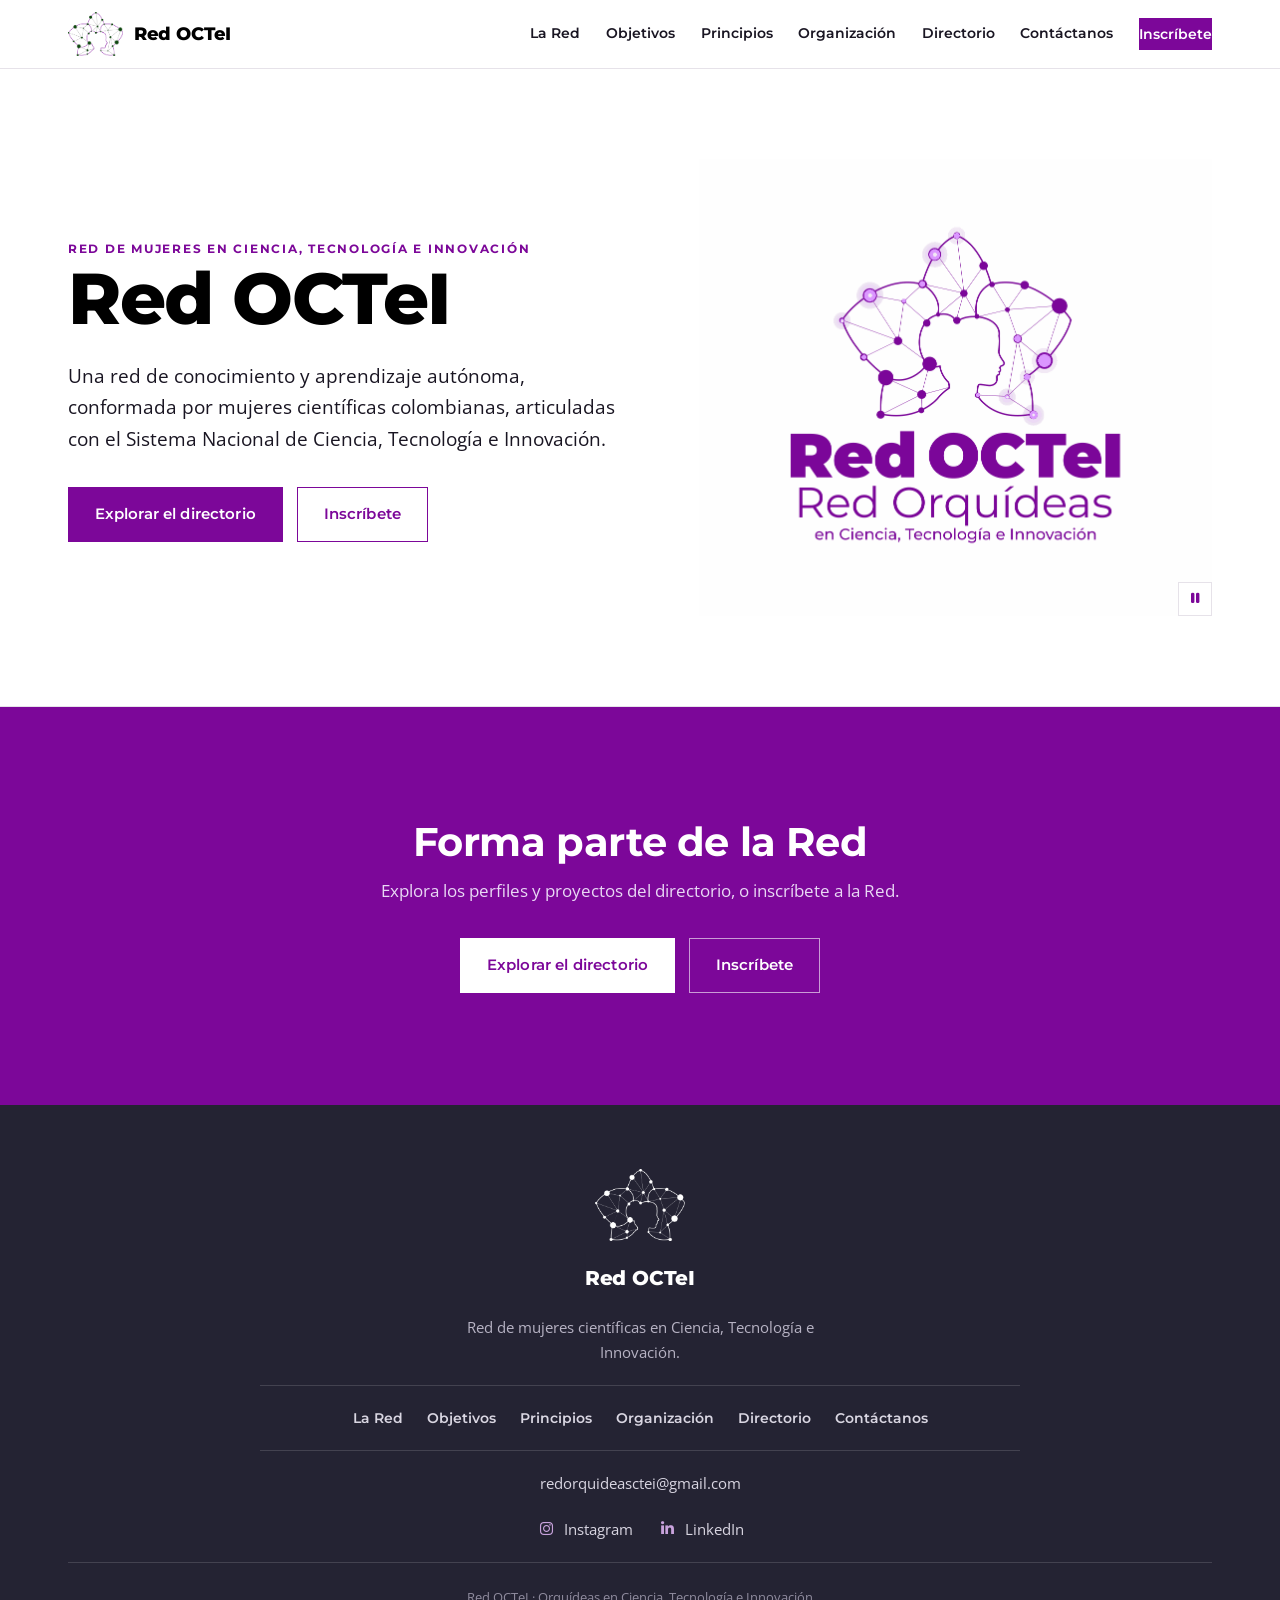
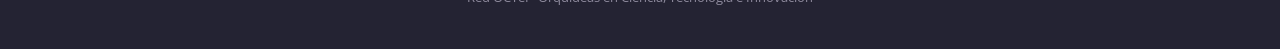
==== commit 825baf48: "Perfil individual, foto asamblea, footer centrado y mejoras editoriales" ====
--- a/index.html
+++ b/index.html
@@ -51,107 +51,12 @@
                         </p>
                         <div class="hero-actions">
                             <a class="btn btn-primary" href="directorio.html">Explorar el directorio</a>
-                            <a class="btn btn-outline" href="#" data-join>Inscribirse</a>
+                            <a class="btn btn-outline" href="#" data-join>Inscríbete</a>
                         </div>
                     </div>
                     <div class="hero-visual">
                         <div class="orchid">
-                            <svg xmlns="http://www.w3.org/2000/svg" viewBox="322.77 165.05 564.46 457.42" class="orchid-anim" role="img" aria-label="Símbolo de la Red OCTeI: orquídea con red de nodos y conexiones.">
-<style>
-  .orchid-anim .node { transform-box: fill-box; transform-origin: center; animation: nodePulse var(--dur,2s) ease-in-out infinite; }
-  .orchid-anim .signal { offset-rotate: 0deg; }
-  .orchid-anim .signal-core { opacity: 0; animation: signalMove var(--sdur,3s) linear infinite; }
-  .orchid-anim .signal-halo { opacity: 0; animation: signalMove var(--sdur,3s) linear infinite; }
-  @keyframes nodePulse { 0%,100% { transform: scale(1); opacity: .45; } 50% { transform: scale(1.14); opacity: 1; } }
-  @keyframes signalMove { 0% { offset-distance: 0%; opacity: 0; } 10% { opacity: 1; } 78% { opacity: 1; } 100% { offset-distance: 100%; opacity: 0; } }
-  .orchid-anim.paused .node, .orchid-anim.paused .signal-core, .orchid-anim.paused .signal-halo { animation-play-state: paused; }
-  @media (prefers-reduced-motion: reduce) { .orchid-anim .node, .orchid-anim .signal-core, .orchid-anim .signal-halo { animation: none !important; } .orchid-anim .signal-core, .orchid-anim .signal-halo { opacity: 0; } }
-</style>
-  <g id="silhouette">
-    <path fill="#000000" d="M 388.964844 468.546875 L 388.585938 467.765625 L 469.332031 428.472656 L 483.171875 335.914062 L 527.4375 295.117188 L 528.023438 295.753906 L 483.984375 336.34375 L 470.117188 429.054688 L 469.914062 429.152344 Z M 388.964844 468.546875 "/>
-    <path fill="#000000" d="M 469.359375 428.996094 L 399.667969 319.476562 L 400.398438 319.011719 L 470.089844 428.53125 Z M 469.359375 428.996094 "/>
-    <path fill="#000000" d="M 469.144531 428.738281 L 340.148438 381.988281 L 340.441406 381.171875 L 469.441406 427.921875 Z M 469.144531 428.738281 "/>
-    <path fill="#000000" d="M 539.566406 385.800781 L 483.292969 336.453125 L 483.863281 335.800781 L 540.136719 385.152344 Z M 539.566406 385.800781 "/>
-    <path fill="#000000" d="M 625.558594 317.832031 L 625.207031 317.328125 L 561.140625 225.558594 L 561.851562 225.0625 L 625.5625 316.328125 L 671.09375 251.898438 L 671.800781 252.398438 Z M 625.558594 317.832031 "/>
-    <path fill="#000000" d="M 811.421875 474.980469 L 751.117188 424.875 L 751.519531 424.542969 L 845.855469 347.058594 L 727.488281 356.492188 L 690.988281 296.527344 L 691.730469 296.078125 L 727.953125 355.585938 L 848.539062 345.976562 L 752.476562 424.878906 L 811.976562 474.316406 Z M 811.421875 474.980469 "/>
-    <path fill="#000000" d="M 816.441406 470.453125 L 815.617188 470.1875 L 856.308594 345.515625 L 857.132812 345.785156 Z M 816.441406 470.453125 "/>
-    <path fill="#000000" d="M 728.074219 356.289062 L 727.367188 355.789062 L 768.058594 297.785156 L 768.765625 298.28125 Z M 728.074219 356.289062 "/>
-    <path fill="#000000" d="M 544.265625 484.230469 L 469.46875 429.113281 L 469.980469 428.414062 L 544.777344 483.53125 Z M 544.265625 484.230469 "/>
-    <path fill="#000000" d="M 429.230469 604.898438 L 428.839844 604.125 L 524.765625 555.730469 L 543.761719 484.0625 L 544.597656 484.285156 L 525.503906 556.328125 L 525.328125 556.417969 Z M 429.230469 604.898438 "/>
-    <path fill="#000000" d="M 524.523438 555.992188 L 445.304688 520.0625 L 445.664062 519.273438 L 524.878906 555.203125 Z M 524.523438 555.992188 "/>
-    <path fill="#000000" d="M 606.933594 382.128906 L 606.097656 381.894531 L 623.898438 318.320312 L 563.507812 369.355469 L 562.949219 368.695312 L 625.492188 315.839844 Z M 606.933594 382.128906 "/>
-    <path fill="#000000" d="M 727.152344 561.539062 L 726.558594 560.910156 L 775.039062 515.023438 L 775.636719 515.652344 Z M 727.152344 561.539062 "/>
-    <path fill="#000000" d="M 788.089844 601.414062 L 727.488281 562.453125 L 727.957031 561.726562 L 788.558594 600.683594 Z M 788.089844 601.414062 "/>
-    <path fill="#000000" d="M 656.59375 373.832031 L 625.195312 317.609375 L 625.949219 317.1875 L 657.347656 373.410156 Z M 656.59375 373.832031 "/>
-    <path fill="#7C0799" d="M 654.910156 559.722656 Z M 591.359375 542.847656 C 591.359375 542.847656 591.355469 542.847656 591.355469 542.847656 C 591.359375 542.847656 591.359375 542.847656 591.359375 542.847656 M 591.359375 542.84375 C 591.359375 542.84375 591.359375 542.847656 591.359375 542.847656 C 591.359375 542.84375 591.359375 542.847656 591.359375 542.84375 M 609.136719 178.839844 C 608.765625 178.949219 608.398438 179.078125 608.03125 179.191406 C 607.660156 179.078125 607.292969 178.949219 606.921875 178.839844 C 606.921875 178.839844 606.9375 179.085938 606.964844 179.535156 C 548.789062 198.929688 525.527344 294.0625 525.527344 294.0625 C 514.398438 291.082031 503.332031 289.746094 492.476562 289.746094 C 414.296875 289.742188 346.550781 358.917969 336.832031 380.300781 C 347.902344 426.792969 398.820312 486.566406 440.882812 515.347656 C 423.171875 546.339844 427.601562 603.902344 427.601562 603.902344 C 440.988281 606.839844 453.421875 608.09375 464.878906 608.09375 C 531.078125 608.09375 564.859375 566.265625 564.859375 566.265625 C 564.859375 566.265625 575.941406 552.417969 591.355469 542.847656 C 591.667969 541.785156 591.921875 540.703125 592.074219 539.605469 C 592.375 537.386719 592.050781 534.753906 591.449219 531.753906 C 591.191406 530.46875 591.425781 528.628906 589.519531 525.894531 C 586.355469 523.03125 572.320312 509.171875 569.929688 487.003906 C 566.0625 488.363281 561.949219 489.324219 557.742188 489.324219 C 548.585938 489.324219 539 484.769531 530.574219 469.828125 C 512.617188 437.984375 520.90625 379.128906 564.652344 369.453125 C 569.066406 368.476562 573.066406 368.035156 576.683594 368.035156 C 593.878906 368.035156 602.519531 377.972656 606.855469 387.4375 C 608.679688 385.988281 610.597656 384.636719 612.617188 383.367188 C 622.875 376.902344 635.613281 374.234375 648.15625 374.234375 C 663.300781 374.234375 678.160156 378.125 688.03125 383.9375 C 702.445312 392.421875 708.46875 405.921875 706.09375 418.164062 C 708.339844 428.65625 705.742188 450.996094 705.792969 456.039062 C 705.863281 464.03125 714.429688 475.898438 716.835938 479.304688 C 719.832031 483.550781 717.875 485.542969 712.867188 487.328125 C 711.449219 487.832031 710.570312 488.566406 709.976562 489.332031 C 708.625 491.085938 707.96875 492.988281 708.042969 493.929688 C 708.148438 495.242188 710.410156 496.898438 709.527344 499.265625 C 708.425781 502.238281 704.28125 500.988281 705.609375 502.117188 C 707.15625 503.421875 708.21875 508.210938 705.261719 508.609375 C 702.3125 509.011719 700.71875 510.882812 701.3125 519.101562 C 701.902344 527.320312 696.011719 532.386719 687.664062 533.414062 C 687.191406 533.472656 686.640625 533.5 686.03125 533.5 C 681.035156 533.5 671.832031 531.746094 665.675781 531.164062 C 664.984375 531.097656 664.351562 531.070312 663.777344 531.070312 C 661.496094 531.070312 660.136719 531.511719 659.488281 531.820312 C 655.523438 533.691406 654.789062 547.726562 654.910156 559.722656 C 654.9375 559.75 655.820312 560.851562 655.820312 560.851562 C 655.820312 560.851562 660.40625 566.789062 660.90625 567.464844 C 665.972656 574.308594 693.917969 608.09375 751.703125 608.09375 C 762.832031 608.09375 775.066406 606.839844 788.460938 603.902344 C 788.460938 603.902344 792.886719 546.339844 775.175781 515.347656 C 817.242188 486.566406 868.160156 426.792969 879.230469 380.300781 C 869.511719 358.917969 801.753906 289.746094 723.585938 289.746094 C 712.722656 289.746094 701.667969 291.078125 690.53125 294.0625 C 690.53125 294.0625 667.644531 200.449219 610.484375 180.015625 C 609.617188 179.238281 609.136719 178.839844 609.136719 178.839844 M 608.324219 182.71875 C 608.621094 182.957031 608.957031 183.148438 609.320312 183.277344 C 621.777344 187.730469 633.597656 196.277344 644.453125 208.679688 C 653.257812 218.746094 661.445312 231.339844 668.777344 246.117188 C 681.351562 271.449219 687.109375 294.65625 687.167969 294.886719 C 687.390625 295.792969 687.964844 296.570312 688.769531 297.042969 C 689.308594 297.363281 689.917969 297.527344 690.53125 297.527344 C 690.832031 297.527344 691.132812 297.488281 691.429688 297.410156 C 701.828125 294.621094 712.648438 293.207031 723.585938 293.207031 C 765.132812 293.207031 801.699219 313.121094 825.0625 329.824219 C 852.097656 349.152344 870.4375 370.667969 875.570312 380.6875 C 870.320312 401.496094 856.351562 426.867188 836.117188 452.308594 C 817.097656 476.21875 794.171875 498.152344 773.222656 512.488281 C 771.734375 513.507812 771.277344 515.5 772.171875 517.066406 C 787.058594 543.121094 785.738281 589.652344 785.160156 601.0625 C 773.625 603.429688 762.382812 604.628906 751.703125 604.628906 C 695.578125 604.628906 668.539062 571.953125 663.691406 565.402344 C 663.183594 564.71875 659.035156 559.34375 658.5625 558.734375 C 658.546875 558.714844 658.535156 558.699219 658.519531 558.679688 C 658.464844 558.613281 658.414062 558.546875 658.363281 558.484375 C 658.265625 539.105469 660.683594 535.386719 661.09375 534.898438 C 661.390625 534.785156 662.234375 534.535156 663.777344 534.535156 C 664.273438 534.535156 664.804688 534.5625 665.351562 534.613281 C 667.671875 534.832031 670.429688 535.222656 673.351562 535.632812 C 677.96875 536.289062 682.738281 536.960938 686.03125 536.960938 C 686.808594 536.960938 687.484375 536.925781 688.085938 536.851562 C 698.910156 535.519531 705.457031 528.457031 704.765625 518.851562 C 704.355469 513.175781 705.191406 512.1875 705.199219 512.167969 C 705.203125 512.167969 705.328125 512.097656 705.730469 512.042969 C 707.964844 511.738281 709.683594 510.25 710.320312 508.054688 C 710.710938 506.714844 710.660156 505.125 710.269531 503.625 C 711.265625 502.980469 712.210938 501.992188 712.773438 500.472656 C 713.925781 497.375 712.417969 494.875 711.691406 493.671875 C 711.660156 493.617188 711.625 493.558594 711.589844 493.5 C 711.742188 493.03125 712.097656 492.253906 712.714844 491.457031 C 712.898438 491.21875 713.230469 490.875 714.03125 490.589844 C 717.109375 489.492188 720.394531 487.933594 721.425781 484.6875 C 722.492188 481.3125 720.363281 478.296875 719.664062 477.304688 L 719.441406 476.996094 C 712.722656 467.503906 709.296875 460.441406 709.257812 456.003906 C 709.246094 454.789062 709.425781 452.144531 709.632812 449.082031 C 710.25 439.992188 711.175781 426.382812 709.621094 418.132812 C 712.074219 403.824219 704.53125 389.632812 689.789062 380.953125 C 678.957031 374.578125 663.394531 370.769531 648.15625 370.769531 C 633.734375 370.769531 620.808594 374.113281 610.769531 380.4375 C 609.847656 381.015625 608.945312 381.617188 608.0625 382.230469 C 602.992188 373.464844 593.660156 364.574219 576.683594 364.574219 C 572.699219 364.574219 568.398438 365.078125 563.90625 366.070312 C 546.441406 369.933594 533.042969 381.304688 525.164062 398.957031 C 515.140625 421.414062 516.125 451.257812 527.558594 471.53125 C 535.511719 485.632812 545.667969 492.785156 557.742188 492.785156 C 560.714844 492.785156 563.792969 492.363281 567.074219 491.503906 C 570.667969 511.953125 583.464844 525 586.875 528.167969 C 587.6875 529.425781 587.777344 530.265625 587.882812 531.230469 C 587.925781 531.613281 587.96875 532.007812 588.050781 532.433594 C 588.671875 535.519531 588.851562 537.585938 588.640625 539.136719 C 588.574219 539.621094 588.484375 540.117188 588.359375 540.644531 C 573.242188 550.359375 562.613281 563.53125 562.167969 564.085938 C 562.085938 564.1875 553.730469 574.367188 537.601562 584.402344 C 528.160156 590.277344 517.929688 594.957031 507.199219 598.3125 C 493.792969 602.503906 479.554688 604.628906 464.878906 604.628906 C 453.875 604.628906 442.457031 603.429688 430.898438 601.0625 C 430.320312 589.65625 428.988281 543.144531 443.890625 517.066406 C 444.785156 515.5 444.328125 513.507812 442.839844 512.488281 C 421.886719 498.152344 398.964844 476.21875 379.945312 452.308594 C 359.707031 426.867188 345.738281 401.496094 340.492188 380.6875 C 345.625 370.667969 363.964844 349.148438 390.996094 329.820312 C 414.355469 313.117188 450.925781 293.207031 492.476562 293.207031 C 503.414062 293.210938 514.234375 294.621094 524.632812 297.410156 C 524.929688 297.488281 525.226562 297.527344 525.527344 297.527344 C 526.144531 297.527344 526.753906 297.363281 527.292969 297.042969 C 528.09375 296.570312 528.671875 295.792969 528.894531 294.886719 C 528.949219 294.652344 534.800781 271.070312 547.589844 245.496094 C 555.050781 230.582031 563.375 217.917969 572.332031 207.859375 C 583.371094 195.46875 595.390625 187.042969 608.058594 182.820312 C 608.148438 182.789062 608.238281 182.753906 608.324219 182.71875 "/>
-    <path fill="#7C0799" d="M 471.542969 524.042969 C 470.679688 524.042969 469.835938 524.023438 469.011719 523.996094 C 452.074219 523.382812 440.777344 517.113281 440.304688 516.847656 C 439.472656 516.378906 439.175781 515.320312 439.648438 514.488281 C 440.117188 513.65625 441.171875 513.359375 442.007812 513.832031 C 442.179688 513.925781 453.210938 520 469.304688 520.542969 C 484.15625 521.035156 506.53125 516.785156 528.769531 493.667969 C 529.433594 492.980469 530.53125 492.960938 531.21875 493.621094 C 531.910156 494.285156 531.929688 495.382812 531.265625 496.070312 C 509.300781 518.898438 487.085938 524.042969 471.542969 524.042969 "/>
-    <path fill="#7C0799" d="M 562.792969 370.324219 C 562.570312 370.324219 562.347656 370.28125 562.128906 370.191406 C 561.246094 369.824219 560.828125 368.8125 561.195312 367.929688 C 561.253906 367.789062 565.195312 357.945312 562.699219 344.226562 C 559.378906 326 546.207031 309.160156 524.605469 295.527344 C 523.796875 295.015625 523.554688 293.949219 524.066406 293.140625 C 524.574219 292.332031 525.644531 292.089844 526.453125 292.597656 C 554.917969 310.5625 563.75 330.371094 566.144531 343.820312 C 568.757812 358.519531 564.574219 368.828125 564.394531 369.257812 C 564.117188 369.925781 563.472656 370.324219 562.792969 370.324219 "/>
-    <path fill="#7C0799" d="M 654.996094 375.085938 C 654.160156 375.085938 653.425781 374.480469 653.289062 373.632812 C 647.816406 339.878906 658.027344 319.613281 667.558594 308.554688 C 677.933594 296.515625 689.5 292.582031 689.988281 292.417969 C 690.894531 292.121094 691.875 292.613281 692.175781 293.519531 C 692.476562 294.425781 691.984375 295.40625 691.078125 295.707031 C 690.890625 295.769531 679.777344 299.609375 670.0625 310.953125 C 657.175781 326.003906 652.554688 347.484375 656.707031 373.078125 C 656.859375 374.019531 656.21875 374.910156 655.273438 375.0625 C 655.179688 375.078125 655.085938 375.085938 654.996094 375.085938 "/>
-    <path fill="#104710" d="M 440.722656 514.90625 L 473.179688 428.332031 "/>
-  </g>
-  <g id="connections">
-    <path fill="#000000" d="M 625.132812 317.136719 L 607.617188 181.636719 L 608.476562 181.523438 L 625.992188 317.023438 Z M 625.132812 317.136719 "/>
-    <path fill="#000000" d="M 625.46875 317.503906 L 527.636719 295.859375 L 527.824219 295.015625 L 625.65625 316.65625 Z M 625.46875 317.503906 "/>
-    <path fill="#000000" d="M 483.5 336.554688 L 406.449219 322.699219 L 406.601562 321.847656 L 483.652344 335.703125 Z M 483.5 336.554688 "/>
-    <path fill="#000000" d="M 655.097656 373.777344 L 654.898438 372.933594 L 727.621094 355.617188 L 727.820312 356.460938 Z M 655.097656 373.777344 "/>
-    <path fill="#000000" d="M 728.226562 562.453125 L 727.375 562.304688 L 751.449219 424.042969 L 727.3125 356.183594 L 728.128906 355.894531 L 752.34375 423.96875 L 752.320312 424.078125 Z M 728.226562 562.453125 "/>
-    <path fill="#000000" d="M 525.566406 594.132812 L 524.699219 556.039062 L 525.566406 556.019531 L 526.433594 594.113281 Z M 525.566406 594.132812 "/>
-    <path fill="#000000" d="M 526.113281 557.3125 L 525.886719 556.476562 L 589.953125 539.164062 L 590.179688 540 Z M 526.113281 557.3125 "/>
-    <path fill="#000000" d="M 726.402344 561.222656 L 661.039062 558.195312 L 661.078125 557.328125 L 726.441406 560.359375 Z M 726.402344 561.222656 "/>
-    <path fill="#000000" d="M 772.320312 514.140625 L 751.375 425.410156 L 752.21875 425.210938 L 773.160156 513.941406 Z M 772.320312 514.140625 "/>
-  </g>
-  <g id="signals">
-    <circle class="signal signal-halo" r="7" cx="0" cy="0" fill="#7C0799" opacity="0.35" style="offset-path: path('M 625.132812 317.136719 L 607.617188 181.636719 L 608.476562 181.523438 L 625.992188 317.023438 Z M 625.132812 317.136719 '); animation-duration: 2.4s; animation-delay: 0.0s;"/>
-    <circle class="signal signal-core" r="3.6" cx="0" cy="0" fill="#7C0799" style="offset-path: path('M 625.132812 317.136719 L 607.617188 181.636719 L 608.476562 181.523438 L 625.992188 317.023438 Z M 625.132812 317.136719 '); animation-duration: 2.4s; animation-delay: 0.0s;"/>
-    <circle class="signal signal-halo" r="7" cx="0" cy="0" fill="#7C0799" opacity="0.35" style="offset-path: path('M 625.46875 317.503906 L 527.636719 295.859375 L 527.824219 295.015625 L 625.65625 316.65625 Z M 625.46875 317.503906 '); animation-duration: 2.9s; animation-delay: 0.6s;"/>
-    <circle class="signal signal-core" r="3.6" cx="0" cy="0" fill="#7C0799" style="offset-path: path('M 625.46875 317.503906 L 527.636719 295.859375 L 527.824219 295.015625 L 625.65625 316.65625 Z M 625.46875 317.503906 '); animation-duration: 2.9s; animation-delay: 0.6s;"/>
-    <circle class="signal signal-halo" r="7" cx="0" cy="0" fill="#7C0799" opacity="0.35" style="offset-path: path('M 483.5 336.554688 L 406.449219 322.699219 L 406.601562 321.847656 L 483.652344 335.703125 Z M 483.5 336.554688 '); animation-duration: 3.4s; animation-delay: 1.2s;"/>
-    <circle class="signal signal-core" r="3.6" cx="0" cy="0" fill="#7C0799" style="offset-path: path('M 483.5 336.554688 L 406.449219 322.699219 L 406.601562 321.847656 L 483.652344 335.703125 Z M 483.5 336.554688 '); animation-duration: 3.4s; animation-delay: 1.2s;"/>
-    <circle class="signal signal-halo" r="7" cx="0" cy="0" fill="#7C0799" opacity="0.35" style="offset-path: path('M 655.097656 373.777344 L 654.898438 372.933594 L 727.621094 355.617188 L 727.820312 356.460938 Z M 655.097656 373.777344 '); animation-duration: 2.4s; animation-delay: 1.8s;"/>
-    <circle class="signal signal-core" r="3.6" cx="0" cy="0" fill="#7C0799" style="offset-path: path('M 655.097656 373.777344 L 654.898438 372.933594 L 727.621094 355.617188 L 727.820312 356.460938 Z M 655.097656 373.777344 '); animation-duration: 2.4s; animation-delay: 1.8s;"/>
-    <circle class="signal signal-halo" r="7" cx="0" cy="0" fill="#7C0799" opacity="0.35" style="offset-path: path('M 728.226562 562.453125 L 727.375 562.304688 L 751.449219 424.042969 L 727.3125 356.183594 L 728.128906 355.894531 L 752.34375 423.96875 L 752.320312 424.078125 Z M 728.226562 562.453125 '); animation-duration: 2.9s; animation-delay: 2.4s;"/>
-    <circle class="signal signal-core" r="3.6" cx="0" cy="0" fill="#7C0799" style="offset-path: path('M 728.226562 562.453125 L 727.375 562.304688 L 751.449219 424.042969 L 727.3125 356.183594 L 728.128906 355.894531 L 752.34375 423.96875 L 752.320312 424.078125 Z M 728.226562 562.453125 '); animation-duration: 2.9s; animation-delay: 2.4s;"/>
-    <circle class="signal signal-halo" r="7" cx="0" cy="0" fill="#7C0799" opacity="0.35" style="offset-path: path('M 525.566406 594.132812 L 524.699219 556.039062 L 525.566406 556.019531 L 526.433594 594.113281 Z M 525.566406 594.132812 '); animation-duration: 3.4s; animation-delay: 3.0s;"/>
-    <circle class="signal signal-core" r="3.6" cx="0" cy="0" fill="#7C0799" style="offset-path: path('M 525.566406 594.132812 L 524.699219 556.039062 L 525.566406 556.019531 L 526.433594 594.113281 Z M 525.566406 594.132812 '); animation-duration: 3.4s; animation-delay: 3.0s;"/>
-    <circle class="signal signal-halo" r="7" cx="0" cy="0" fill="#7C0799" opacity="0.35" style="offset-path: path('M 526.113281 557.3125 L 525.886719 556.476562 L 589.953125 539.164062 L 590.179688 540 Z M 526.113281 557.3125 '); animation-duration: 2.4s; animation-delay: 3.6s;"/>
-    <circle class="signal signal-core" r="3.6" cx="0" cy="0" fill="#7C0799" style="offset-path: path('M 526.113281 557.3125 L 525.886719 556.476562 L 589.953125 539.164062 L 590.179688 540 Z M 526.113281 557.3125 '); animation-duration: 2.4s; animation-delay: 3.6s;"/>
-    <circle class="signal signal-halo" r="7" cx="0" cy="0" fill="#7C0799" opacity="0.35" style="offset-path: path('M 726.402344 561.222656 L 661.039062 558.195312 L 661.078125 557.328125 L 726.441406 560.359375 Z M 726.402344 561.222656 '); animation-duration: 2.9s; animation-delay: 4.2s;"/>
-    <circle class="signal signal-core" r="3.6" cx="0" cy="0" fill="#7C0799" style="offset-path: path('M 726.402344 561.222656 L 661.039062 558.195312 L 661.078125 557.328125 L 726.441406 560.359375 Z M 726.402344 561.222656 '); animation-duration: 2.9s; animation-delay: 4.2s;"/>
-    <circle class="signal signal-halo" r="7" cx="0" cy="0" fill="#7C0799" opacity="0.35" style="offset-path: path('M 772.320312 514.140625 L 751.375 425.410156 L 752.21875 425.210938 L 773.160156 513.941406 Z M 772.320312 514.140625 '); animation-duration: 3.4s; animation-delay: 4.8s;"/>
-    <circle class="signal signal-core" r="3.6" cx="0" cy="0" fill="#7C0799" style="offset-path: path('M 772.320312 514.140625 L 751.375 425.410156 L 752.21875 425.210938 L 773.160156 513.941406 Z M 772.320312 514.140625 '); animation-duration: 3.4s; animation-delay: 4.8s;"/>
-  </g>
-  <g id="nodes">
-    <path class="node" fill="#104710" d="M 419.945312 322.402344 C 419.945312 331.65625 412.441406 339.15625 403.1875 339.15625 C 393.933594 339.15625 386.433594 331.65625 386.433594 322.402344 C 386.433594 313.148438 393.933594 305.648438 403.1875 305.648438 C 412.441406 305.648438 419.945312 313.148438 419.945312 322.402344 " style="--dur:1.6s; animation-delay:0.0s;"/>
-    <path class="node" fill="#104710" d="M 834.710938 476.378906 C 834.710938 487.175781 825.960938 495.929688 815.164062 495.929688 C 804.367188 495.929688 795.613281 487.175781 795.613281 476.378906 C 795.613281 465.582031 804.367188 456.832031 815.164062 456.832031 C 825.960938 456.832031 834.710938 465.582031 834.710938 476.378906 " style="--dur:1.88s; animation-delay:0.14s;"/>
-    <path class="node" fill="#104710" d="M 778.367188 298.035156 C 778.367188 303.53125 773.910156 307.988281 768.414062 307.988281 C 762.914062 307.988281 758.457031 303.53125 758.457031 298.035156 C 758.457031 292.535156 762.914062 288.078125 768.414062 288.078125 C 773.910156 288.078125 778.367188 292.535156 778.367188 298.035156 " style="--dur:2.16s; animation-delay:0.28s;"/>
-    <path class="node" fill="#104710" d="M 799.144531 604.511719 C 799.144531 610.011719 794.6875 614.46875 789.191406 614.46875 C 783.691406 614.46875 779.234375 610.011719 779.234375 604.511719 C 779.234375 599.011719 783.691406 594.554688 789.191406 594.554688 C 794.6875 594.554688 799.144531 599.011719 799.144531 604.511719 " style="--dur:2.44s; animation-delay:0.42s;"/>
-    <path class="node" fill="#104710" d="M 681.402344 252.148438 C 681.402344 257.648438 676.945312 262.105469 671.445312 262.105469 C 665.949219 262.105469 661.492188 257.648438 661.492188 252.148438 C 661.492188 246.648438 665.949219 242.191406 671.445312 242.191406 C 676.945312 242.191406 681.402344 246.648438 681.402344 252.148438 " style="--dur:1.6s; animation-delay:0.56s;"/>
-    <path class="node" fill="#104710" d="M 616.414062 181.066406 C 616.414062 185.496094 612.824219 189.085938 608.398438 189.085938 C 603.96875 189.085938 600.378906 185.496094 600.378906 181.066406 C 600.378906 176.640625 603.96875 173.050781 608.398438 173.050781 C 612.824219 173.050781 616.414062 176.640625 616.414062 181.066406 " style="--dur:1.88s; animation-delay:0.7s;"/>
-    <path class="node" fill="#104710" d="M 617.152344 381.488281 C 617.152344 386.214844 613.316406 390.050781 608.585938 390.050781 C 603.855469 390.050781 600.023438 386.214844 600.023438 381.488281 C 600.023438 376.757812 603.855469 372.921875 608.585938 372.921875 C 613.316406 372.921875 617.152344 376.757812 617.152344 381.488281 " style="--dur:2.16s; animation-delay:0.84s;"/>
-    <path class="node" fill="#104710" d="M 781.832031 514.90625 C 781.832031 519.210938 778.34375 522.699219 774.039062 522.699219 C 769.734375 522.699219 766.246094 519.210938 766.246094 514.90625 C 766.246094 510.601562 769.734375 507.113281 774.039062 507.113281 C 778.34375 507.113281 781.832031 510.601562 781.832031 514.90625 " style="--dur:2.44s; animation-delay:0.98s;"/>
-    <path class="node" fill="#104710" d="M 869.09375 347.191406 C 869.09375 357.292969 860.902344 365.484375 850.796875 365.484375 C 840.695312 365.484375 832.503906 357.292969 832.503906 347.191406 C 832.503906 337.085938 840.695312 328.894531 850.796875 328.894531 C 860.902344 328.894531 869.09375 337.085938 869.09375 347.191406 " style="--dur:1.6s; animation-delay:1.12s;"/>
-    <path class="node" fill="#104710" d="M 531.628906 593.691406 C 531.628906 597.515625 528.527344 600.617188 524.699219 600.617188 C 520.875 600.617188 517.773438 597.515625 517.773438 593.691406 C 517.773438 589.867188 520.875 586.765625 524.699219 586.765625 C 528.527344 586.765625 531.628906 589.867188 531.628906 593.691406 " style="--dur:1.88s; animation-delay:1.26s;"/>
-    <path class="node" fill="#104710" d="M 438.125 604.078125 C 438.125 609.339844 433.859375 613.601562 428.601562 613.601562 C 423.34375 613.601562 419.078125 609.339844 419.078125 604.078125 C 419.078125 598.820312 423.34375 594.554688 428.601562 594.554688 C 433.859375 594.554688 438.125 598.820312 438.125 604.078125 " style="--dur:2.16s; animation-delay:1.4s;"/>
-    <path class="node" fill="#104710" d="M 546.34375 387.640625 C 546.34375 392.421875 542.46875 396.296875 537.6875 396.296875 C 532.90625 396.296875 529.03125 392.421875 529.03125 387.640625 C 529.03125 382.859375 532.90625 378.980469 537.6875 378.980469 C 542.46875 378.980469 546.34375 382.859375 546.34375 387.640625 " style="--dur:2.44s; animation-delay:1.54s;"/>
-    <path class="node" fill="#104710" d="M 489.203125 336.128906 C 489.203125 339.234375 486.6875 341.753906 483.578125 341.753906 C 480.46875 341.753906 477.949219 339.234375 477.949219 336.128906 C 477.949219 333.019531 480.46875 330.5 483.578125 330.5 C 486.6875 330.5 489.203125 333.019531 489.203125 336.128906 " style="--dur:1.6s; animation-delay:1.68s;"/>
-    <path class="node" fill="#104710" d="M 569.222656 367.414062 C 569.222656 370.238281 566.9375 372.527344 564.113281 372.527344 C 561.289062 372.527344 559 370.238281 559 367.414062 C 559 364.59375 561.289062 362.304688 564.113281 362.304688 C 566.9375 362.304688 569.222656 364.59375 569.222656 367.414062 " style="--dur:1.88s; animation-delay:1.82s;"/>
-    <path class="node" fill="#104710" d="M 661.632812 371.835938 C 661.632812 375.039062 659.039062 377.636719 655.835938 377.636719 C 652.628906 377.636719 650.035156 375.039062 650.035156 371.835938 C 650.035156 368.632812 652.628906 366.039062 655.835938 366.039062 C 659.039062 366.039062 661.632812 368.632812 661.632812 371.835938 " style="--dur:2.16s; animation-delay:1.96s;"/>
-    <path class="node" fill="#104710" d="M 537.6875 295.4375 C 537.6875 300.933594 533.230469 305.390625 527.730469 305.390625 C 522.230469 305.390625 517.773438 300.933594 517.773438 295.4375 C 517.773438 289.9375 522.230469 285.480469 527.730469 285.480469 C 533.230469 285.480469 537.6875 289.9375 537.6875 295.4375 " style="--dur:2.44s; animation-delay:2.1s;"/>
-    <path class="node" fill="#104710" d="M 761.753906 424.875 C 761.753906 430.375 757.292969 434.832031 751.796875 434.832031 C 746.296875 434.832031 741.839844 430.375 741.839844 424.875 C 741.839844 419.378906 746.296875 414.921875 751.796875 414.921875 C 757.292969 414.921875 761.753906 419.378906 761.753906 424.875 " style="--dur:1.6s; animation-delay:2.24s;"/>
-    <path class="node" fill="#104710" d="M 697.851562 296.300781 C 697.851562 299.886719 694.945312 302.796875 691.359375 302.796875 C 687.773438 302.796875 684.867188 299.886719 684.867188 296.300781 C 684.867188 292.714844 687.773438 289.808594 691.359375 289.808594 C 694.945312 289.808594 697.851562 292.714844 697.851562 296.300781 " style="--dur:1.88s; animation-delay:2.38s;"/>
-    <path class="node" fill="#104710" d="M 343.757812 381.148438 C 343.757812 384.734375 340.851562 387.640625 337.265625 387.640625 C 333.679688 387.640625 330.769531 384.734375 330.769531 381.148438 C 330.769531 377.558594 333.679688 374.652344 337.265625 374.652344 C 340.851562 374.652344 343.757812 377.558594 343.757812 381.148438 " style="--dur:2.16s; animation-delay:0.12s;"/>
-    <path class="node" fill="#104710" d="M 397.433594 468.15625 C 397.433594 472.9375 393.558594 476.8125 388.777344 476.8125 C 383.996094 476.8125 380.121094 472.9375 380.121094 468.15625 C 380.121094 463.375 383.996094 459.496094 388.777344 459.496094 C 393.558594 459.496094 397.433594 463.375 397.433594 468.15625 " style="--dur:2.44s; animation-delay:0.26s;"/>
-    <path class="node" fill="#104710" d="M 663.222656 558.195312 C 663.222656 561.542969 660.507812 564.253906 657.164062 564.253906 C 653.816406 564.253906 651.101562 561.542969 651.101562 558.195312 C 651.101562 554.847656 653.816406 552.132812 657.164062 552.132812 C 660.507812 552.132812 663.222656 554.847656 663.222656 558.195312 " style="--dur:1.6s; animation-delay:0.4s;"/>
-    <path class="node" fill="#104710" d="M 571.453125 225.308594 C 571.453125 233.679688 564.667969 240.460938 556.300781 240.460938 C 547.933594 240.460938 541.148438 233.679688 541.148438 225.308594 C 541.148438 216.941406 547.933594 210.160156 556.300781 210.160156 C 564.667969 210.160156 571.453125 216.941406 571.453125 225.308594 " style="--dur:1.88s; animation-delay:0.54s;"/>
-    <path class="node" fill="#104710" d="M 731.316406 351.710938 C 733.707031 353.699219 734.035156 357.246094 732.050781 359.636719 C 730.0625 362.027344 726.515625 362.355469 724.125 360.367188 C 721.734375 358.382812 721.40625 354.832031 723.394531 352.445312 C 725.378906 350.054688 728.925781 349.726562 731.316406 351.710938 " style="--dur:2.16s; animation-delay:0.68s;"/>
-    <path class="node" fill="#104710" d="M 535.957031 556.460938 C 535.957031 562.199219 531.304688 566.851562 525.566406 566.851562 C 519.828125 566.851562 515.175781 562.199219 515.175781 556.460938 C 515.175781 550.722656 519.828125 546.074219 525.566406 546.074219 C 531.304688 546.074219 535.957031 550.722656 535.957031 556.460938 " style="--dur:2.44s; animation-delay:0.82s;"/>
-    <path class="node" fill="#104710" d="M 633.785156 317.511719 C 633.785156 322.292969 629.910156 326.171875 625.128906 326.171875 C 620.347656 326.171875 616.472656 322.292969 616.472656 317.511719 C 616.472656 312.730469 620.347656 308.855469 625.128906 308.855469 C 629.910156 308.855469 633.785156 312.730469 633.785156 317.511719 " style="--dur:1.6s; animation-delay:0.96s;"/>
-    <path class="node" fill="#104710" d="M 732.484375 561.65625 C 732.484375 564.527344 730.15625 566.851562 727.289062 566.851562 C 724.421875 566.851562 722.09375 564.527344 722.09375 561.65625 C 722.09375 558.789062 724.421875 556.460938 727.289062 556.460938 C 730.15625 556.460938 732.484375 558.789062 732.484375 561.65625 " style="--dur:1.88s; animation-delay:1.1s;"/>
-    <path class="node" fill="#104710" d="M 561.0625 484.171875 C 561.0625 493.496094 553.503906 501.054688 544.179688 501.054688 C 534.855469 501.054688 527.296875 493.496094 527.296875 484.171875 C 527.296875 474.847656 534.855469 467.289062 544.179688 467.289062 C 553.503906 467.289062 561.0625 474.847656 561.0625 484.171875 " style="--dur:2.16s; animation-delay:1.24s;"/>
-    <path class="node" fill="#104710" d="M 458.902344 516.636719 C 458.902344 526.679688 450.761719 534.820312 440.722656 534.820312 C 430.679688 534.820312 422.542969 526.679688 422.542969 516.636719 C 422.542969 506.597656 430.679688 498.457031 440.722656 498.457031 C 450.761719 498.457031 458.902344 506.597656 458.902344 516.636719 " style="--dur:2.44s; animation-delay:1.38s;"/>
-    <path class="node" fill="#104710" d="M 479.398438 429.769531 C 479.398438 435.269531 474.9375 439.722656 469.441406 439.722656 C 463.941406 439.722656 459.484375 435.269531 459.484375 429.769531 C 459.484375 424.269531 463.941406 419.8125 469.441406 419.8125 C 474.9375 419.8125 479.398438 424.269531 479.398438 429.769531 " style="--dur:1.6s; animation-delay:1.52s;"/>
-  </g>
-</svg>
+                            <img class="orchid-anim" src="img/brand/logo-animado.gif" alt="Red OCTeI — símbolo animado">
                         </div>
                         <button class="anim-toggle" id="animToggle" type="button" aria-label="Pausar la animación de la orquídea" aria-pressed="false">
                             <i class="fa-solid fa-pause" aria-hidden="true"></i>
@@ -161,37 +66,36 @@
             </div>
         </section>
 
+        <section class="cta-final">
+            <div class="container">
+                <h2>Forma parte de la Red</h2>
+                <p>Explora los perfiles y proyectos del directorio, o inscríbete a la Red.</p>
+                <div class="cta-actions">
+                    <a class="btn btn-invert" href="directorio.html">Explorar el directorio</a>
+                    <a class="btn btn-outline" href="#" data-join>Inscríbete</a>
+                </div>
+            </div>
+        </section>
+
     </main>
 
     <footer class="site-footer">
-        <div class="container">
-            <div class="footer-grid">
-                <div class="footer-brand">
-                    <img class="footer-logo" src="img/brand/logo-orchid-white.png" alt="">
-                    <div class="brand-name">Red OCTeI</div>
-                    <p class="footer-tagline">Red de mujeres científicas en Ciencia, Tecnología e Innovación.</p>
-                </div>
-                <div class="footer-col">
-                    <div class="footer-col-title">Enlaces</div>
-                    <ul class="footer-links">
-                        <li><a href="quienes-somos.html">La Red</a></li>
-                        <li><a href="objetivos.html">Objetivos</a></li>
-                        <li><a href="principios.html">Principios</a></li>
-                        <li><a href="organizacion.html">Organización</a></li>
-                        <li><a href="directorio.html">Directorio</a></li>
-                    </ul>
-                </div>
-                <div class="footer-col">
-                    <div class="footer-col-title">Contacto</div>
-                    <ul class="footer-links">
-                        <li><a href="mailto:redorquideasctei@gmail.com">redorquideasctei@gmail.com</a></li>
-                    </ul>
-                    <div class="social-links"></div>
-                </div>
-            </div>
+        <div class="container footer-center">
+            <img class="footer-logo" src="img/brand/logo-orchid-white.png" alt="">
+            <div class="footer-name">Red OCTeI</div>
+            <p class="footer-tagline">Red de mujeres científicas en Ciencia, Tecnología e Innovación.</p>
+            <nav class="footer-nav" aria-label="Navegación secundaria">
+                <a href="quienes-somos.html">La Red</a>
+                <a href="objetivos.html">Objetivos</a>
+                <a href="principios.html">Principios</a>
+                <a href="organizacion.html">Organización</a>
+                <a href="directorio.html">Directorio</a>
+                <a href="contacto.html">Contáctanos</a>
+            </nav>
+            <a class="footer-email" href="mailto:redorquideasctei@gmail.com">redorquideasctei@gmail.com</a>
+            <div class="social-links"></div>
             <div class="footer-bottom">
                 <span>Red OCTeI · Orquídeas en Ciencia, Tecnología e Innovación</span>
-                <span>Programa Orquídeas · Minciencias</span>
             </div>
         </div>
     </footer>
--- a/css/base.css
+++ b/css/base.css
@@ -257,52 +257,72 @@
 }
 
 /* =========================================================
-   Pie de página
+   Pie de página (centrado)
    ========================================================= */
 .site-footer {
     background: var(--graphite);
     color: #d9d6e2;
     padding: 4rem 0 2.5rem;
-}
-
-.footer-grid {
-    display: grid;
-    grid-template-columns: 1.5fr 1fr 1fr;
-    gap: 2.5rem;
-    padding-bottom: 2.5rem;
-    border-bottom: 1px solid rgba(255, 255, 255, 0.14);
-}
-
-.footer-logo { height: 64px; width: auto; }
-
-.site-footer .brand-name { color: #fff; }
+    text-align: center;
+}
+
+.footer-center {
+    display: flex;
+    flex-direction: column;
+    align-items: center;
+    gap: 1.25rem;
+}
+
+.footer-logo { height: 72px; width: auto; }
+
+.footer-name {
+    font-family: var(--font-display);
+    font-weight: 800;
+    font-size: 1.25rem;
+    letter-spacing: -0.01em;
+    color: #fff;
+}
 
 .footer-tagline {
     color: #b7b3c4;
+    font-size: 0.92rem;
+    max-width: 46ch;
+    margin: 0;
+}
+
+.footer-nav {
+    display: flex;
+    flex-wrap: wrap;
+    justify-content: center;
+    gap: 0.4rem 1.5rem;
+    width: 100%;
+    max-width: 760px;
+    padding: 1.25rem 0;
+    border-top: 1px solid rgba(255, 255, 255, 0.14);
+    border-bottom: 1px solid rgba(255, 255, 255, 0.14);
+}
+
+.footer-nav a {
+    font-family: var(--font-display);
     font-size: 0.9rem;
-    max-width: 40ch;
-    margin-top: 1rem;
-}
-
-.footer-col-title {
-    font-family: var(--font-display);
-    font-size: 0.75rem;
-    letter-spacing: 0.14em;
-    text-transform: uppercase;
-    color: #fff;
-    margin-bottom: 1rem;
-}
-
-.footer-links { list-style: none; margin: 0; padding: 0; }
-.footer-links li { margin-bottom: 0.5rem; }
-.footer-links a { color: #b7b3c4; text-decoration: none; font-size: 0.9rem; }
-.footer-links a:hover { color: #fff; }
-
-.social-links { display: flex; flex-direction: column; gap: 0.6rem; margin-top: 1rem; }
+    font-weight: 600;
+    color: #d9d6e2;
+    text-decoration: none;
+}
+.footer-nav a:hover { color: #fff; }
+
+.footer-email {
+    color: #d9d6e2;
+    text-decoration: none;
+    font-size: 0.95rem;
+}
+.footer-email:hover { color: #fff; }
+
+.social-links { display: flex; flex-wrap: wrap; justify-content: center; gap: 0.4rem 1.5rem; }
 .social-links a {
     display: inline-flex;
     align-items: center;
-    gap: 0.6rem;
+    gap: 0.5rem;
     color: #d9d6e2;
     text-decoration: none;
     font-size: 0.92rem;
@@ -311,11 +331,9 @@
 .social-links i { width: 1.25rem; text-align: center; color: #c9a3dd; }
 
 .footer-bottom {
-    display: flex;
-    justify-content: space-between;
-    flex-wrap: wrap;
-    gap: 1rem;
+    width: 100%;
     padding-top: 1.5rem;
+    border-top: 1px solid rgba(255, 255, 255, 0.14);
     font-size: 0.8rem;
     color: #8f8b9e;
 }
@@ -325,8 +343,6 @@
    ========================================================= */
 @media (max-width: 860px) {
     .nav-toggle { display: inline-flex; }
-
-    .footer-grid { grid-template-columns: 1fr; gap: 2rem; }
 
     .nav-menu {
         position: absolute;
--- a/css/landing.css
+++ b/css/landing.css
@@ -4,7 +4,7 @@
 
 /* ---------- Portada / Hero ---------- */
 .hero {
-    background: var(--lavender);
+    background: var(--white);
     border-bottom: 1px solid var(--line);
     padding: clamp(3rem, 7vw, 6rem) 0;
 }
@@ -42,8 +42,8 @@
 /* ---------- Orquídea animada ---------- */
 .hero-visual { display: flex; flex-direction: column; align-items: center; gap: 1rem; position: relative; }
 
-.orchid { width: 100%; max-width: 480px; height: auto; }
-.orchid svg { width: 100%; height: auto; display: block; }
+.orchid { width: 100%; max-width: 560px; height: auto; }
+.orchid img, .orchid svg { width: 100%; height: auto; display: block; }
 
 .anim-toggle {
     position: absolute;
@@ -150,6 +150,18 @@
     row-gap: 2.25rem;
     border-top: 1px solid var(--line);
     padding-top: 2rem;
+    counter-reset: principio;
+}
+.principio h3::before {
+    counter-increment: principio;
+    content: counter(principio, decimal-leading-zero);
+    display: block;
+    font-family: var(--font-display);
+    font-size: 1.5rem;
+    font-weight: 800;
+    line-height: 1;
+    color: var(--purple);
+    margin-bottom: 0.4rem;
 }
 .principio h3 { font-size: 1rem; margin-bottom: 0.4rem; }
 .principio p { margin: 0; color: var(--muted); font-size: 0.92rem; }
@@ -215,12 +227,36 @@
     background: var(--purple);
     color: #fff;
     padding: var(--section-pad) 0;
-}
-.cta-final h2 { color: #fff; max-width: 20ch; }
-.cta-final p { color: #e9d8f5; max-width: 52ch; }
-.cta-actions { display: flex; flex-wrap: wrap; gap: 0.9rem; margin-top: 2rem; }
+    text-align: center;
+}
+.cta-final h2 { color: #fff; max-width: 26ch; margin-left: auto; margin-right: auto; }
+.cta-final p { color: #e9d8f5; max-width: 52ch; margin-left: auto; margin-right: auto; }
+.cta-actions { display: flex; flex-wrap: wrap; justify-content: center; gap: 0.9rem; margin-top: 2rem; }
 .cta-final .btn-outline { color: #fff; border-color: rgba(255,255,255,0.6); }
 .cta-final .btn-outline:hover { background: #fff; color: var(--purple); }
+
+/* ---------- Texto + fotografía ---------- */
+.media-grid {
+    display: grid;
+    grid-template-columns: minmax(0, 1.05fr) minmax(0, 0.95fr);
+    gap: clamp(2rem, 5vw, 4rem);
+    align-items: start;
+}
+
+.media-fig { margin: 0; }
+
+.media-fig img {
+    width: 100%;
+    height: auto;
+    display: block;
+    border: 1px solid var(--line);
+}
+
+.media-fig figcaption {
+    font-size: 0.8rem;
+    color: var(--muted);
+    margin-top: 0.5rem;
+}
 
 /* ---------- Contacto ---------- */
 .contacto-grid {
@@ -282,6 +318,7 @@
     .contexto-grid { grid-template-columns: 1fr; }
     .acta-inner { grid-template-columns: 1fr; }
     .contacto-grid { grid-template-columns: 1fr; }
+    .media-grid { grid-template-columns: 1fr; }
 }
 
 @media (max-width: 600px) {
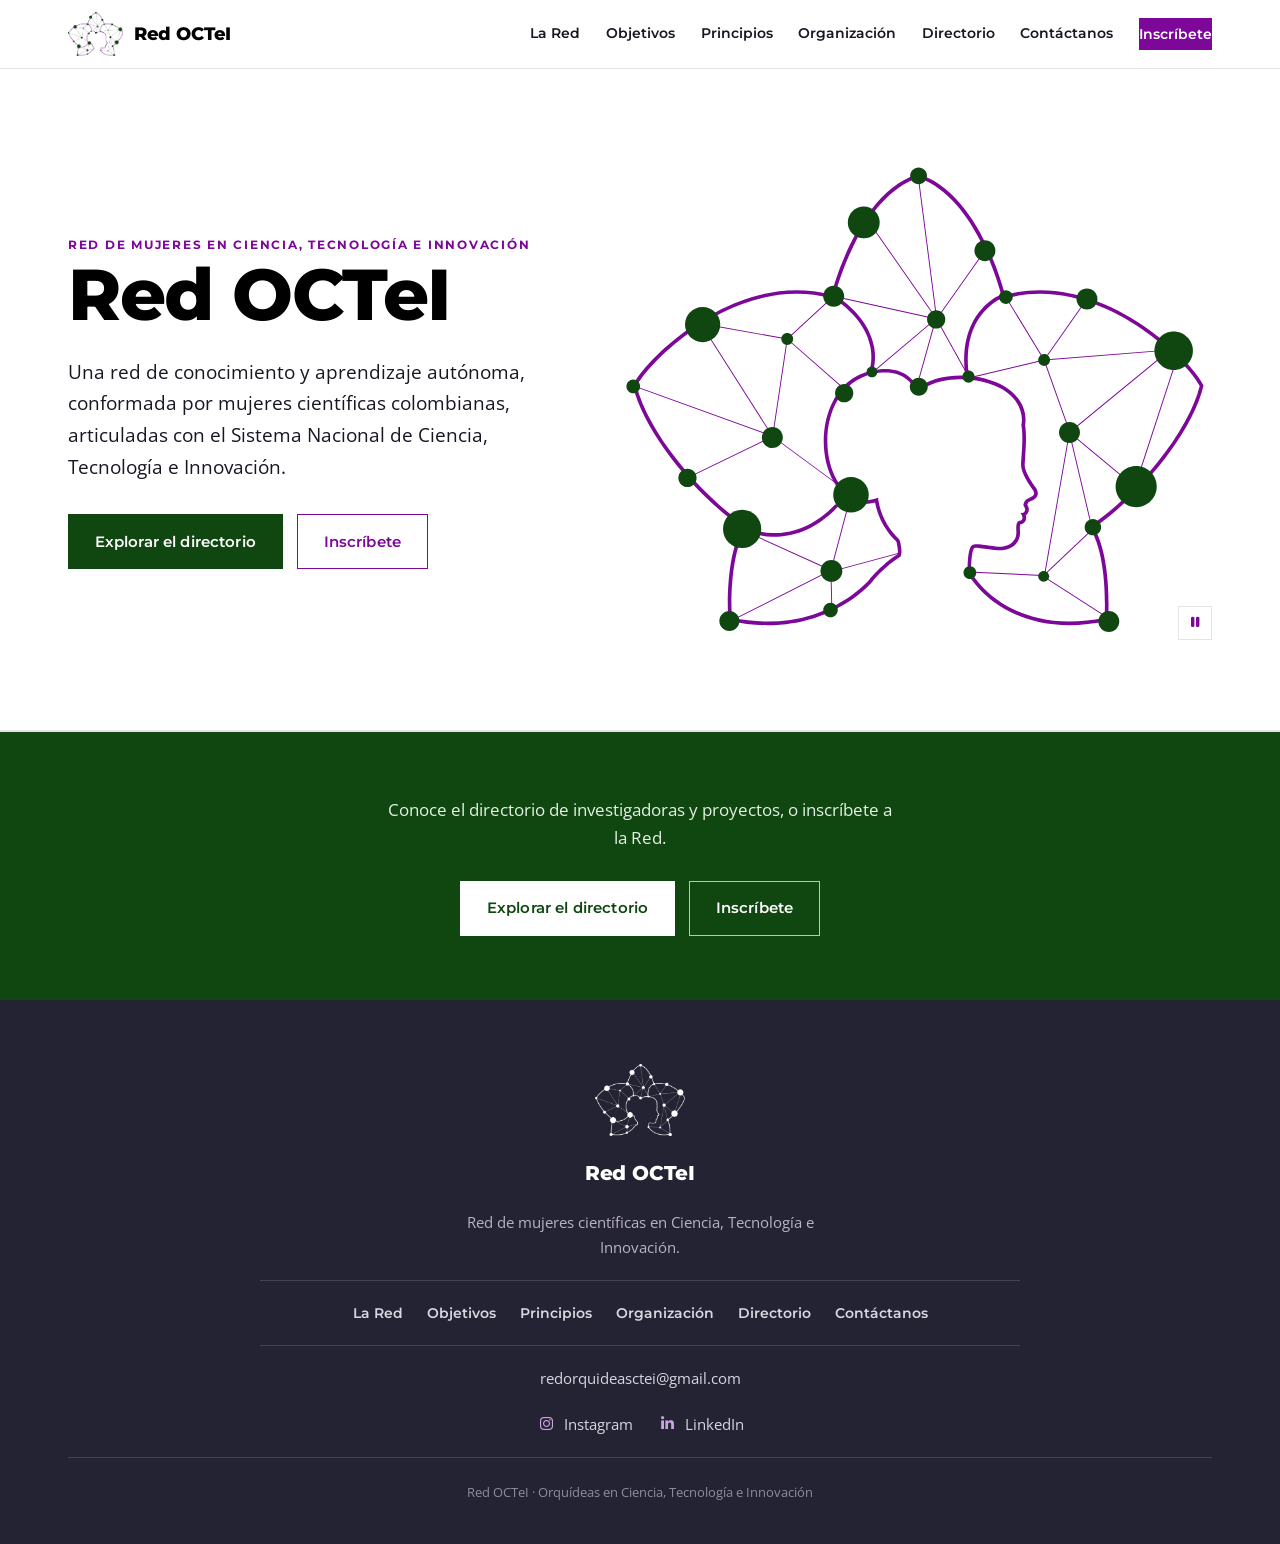
==== commit 1ace767b: "Recupera identidad bicolor: orquídea SVG verde y morada protagonista" ====
--- a/index.html
+++ b/index.html
@@ -50,13 +50,108 @@
                             Una red de conocimiento y aprendizaje autónoma, conformada por mujeres científicas colombianas, articuladas con el Sistema Nacional de Ciencia, Tecnología e Innovación.
                         </p>
                         <div class="hero-actions">
-                            <a class="btn btn-primary" href="directorio.html">Explorar el directorio</a>
+                            <a class="btn btn-green" href="directorio.html">Explorar el directorio</a>
                             <a class="btn btn-outline" href="#" data-join>Inscríbete</a>
                         </div>
                     </div>
                     <div class="hero-visual">
                         <div class="orchid">
-                            <img class="orchid-anim" src="img/brand/logo-animado.gif" alt="Red OCTeI — símbolo animado">
+                            <svg xmlns="http://www.w3.org/2000/svg" viewBox="322.77 165.05 564.46 457.42" class="orchid-anim" role="img" aria-label="Símbolo de la Red OCTeI: orquídea con red de nodos y conexiones.">
+<style>
+  .orchid-anim .node { transform-box: fill-box; transform-origin: center; animation: nodePulse var(--dur,2s) ease-in-out infinite; }
+  .orchid-anim .signal { offset-rotate: 0deg; }
+  .orchid-anim .signal-core { opacity: 0; animation: signalMove var(--sdur,3s) linear infinite; }
+  .orchid-anim .signal-halo { opacity: 0; animation: signalMove var(--sdur,3s) linear infinite; }
+  @keyframes nodePulse { 0%,100% { transform: scale(1); opacity: .5; } 50% { transform: scale(1.16); opacity: 1; } }
+  @keyframes signalMove { 0% { offset-distance: 0%; opacity: 0; } 10% { opacity: 1; } 78% { opacity: 1; } 100% { offset-distance: 100%; opacity: 0; } }
+  .orchid-anim.paused .node, .orchid-anim.paused .signal-core, .orchid-anim.paused .signal-halo { animation-play-state: paused; }
+  @media (prefers-reduced-motion: reduce) { .orchid-anim .node, .orchid-anim .signal-core, .orchid-anim .signal-halo { animation: none !important; } .orchid-anim .signal-core, .orchid-anim .signal-halo { opacity: 0; } }
+</style>
+  <g id="silhouette">
+    <path fill="#7C0799" d="M 388.964844 468.546875 L 388.585938 467.765625 L 469.332031 428.472656 L 483.171875 335.914062 L 527.4375 295.117188 L 528.023438 295.753906 L 483.984375 336.34375 L 470.117188 429.054688 L 469.914062 429.152344 Z M 388.964844 468.546875 "/>
+    <path fill="#7C0799" d="M 469.359375 428.996094 L 399.667969 319.476562 L 400.398438 319.011719 L 470.089844 428.53125 Z M 469.359375 428.996094 "/>
+    <path fill="#7C0799" d="M 469.144531 428.738281 L 340.148438 381.988281 L 340.441406 381.171875 L 469.441406 427.921875 Z M 469.144531 428.738281 "/>
+    <path fill="#7C0799" d="M 539.566406 385.800781 L 483.292969 336.453125 L 483.863281 335.800781 L 540.136719 385.152344 Z M 539.566406 385.800781 "/>
+    <path fill="#7C0799" d="M 625.558594 317.832031 L 625.207031 317.328125 L 561.140625 225.558594 L 561.851562 225.0625 L 625.5625 316.328125 L 671.09375 251.898438 L 671.800781 252.398438 Z M 625.558594 317.832031 "/>
+    <path fill="#7C0799" d="M 811.421875 474.980469 L 751.117188 424.875 L 751.519531 424.542969 L 845.855469 347.058594 L 727.488281 356.492188 L 690.988281 296.527344 L 691.730469 296.078125 L 727.953125 355.585938 L 848.539062 345.976562 L 752.476562 424.878906 L 811.976562 474.316406 Z M 811.421875 474.980469 "/>
+    <path fill="#7C0799" d="M 816.441406 470.453125 L 815.617188 470.1875 L 856.308594 345.515625 L 857.132812 345.785156 Z M 816.441406 470.453125 "/>
+    <path fill="#7C0799" d="M 728.074219 356.289062 L 727.367188 355.789062 L 768.058594 297.785156 L 768.765625 298.28125 Z M 728.074219 356.289062 "/>
+    <path fill="#7C0799" d="M 544.265625 484.230469 L 469.46875 429.113281 L 469.980469 428.414062 L 544.777344 483.53125 Z M 544.265625 484.230469 "/>
+    <path fill="#7C0799" d="M 429.230469 604.898438 L 428.839844 604.125 L 524.765625 555.730469 L 543.761719 484.0625 L 544.597656 484.285156 L 525.503906 556.328125 L 525.328125 556.417969 Z M 429.230469 604.898438 "/>
+    <path fill="#7C0799" d="M 524.523438 555.992188 L 445.304688 520.0625 L 445.664062 519.273438 L 524.878906 555.203125 Z M 524.523438 555.992188 "/>
+    <path fill="#7C0799" d="M 606.933594 382.128906 L 606.097656 381.894531 L 623.898438 318.320312 L 563.507812 369.355469 L 562.949219 368.695312 L 625.492188 315.839844 Z M 606.933594 382.128906 "/>
+    <path fill="#7C0799" d="M 727.152344 561.539062 L 726.558594 560.910156 L 775.039062 515.023438 L 775.636719 515.652344 Z M 727.152344 561.539062 "/>
+    <path fill="#7C0799" d="M 788.089844 601.414062 L 727.488281 562.453125 L 727.957031 561.726562 L 788.558594 600.683594 Z M 788.089844 601.414062 "/>
+    <path fill="#7C0799" d="M 656.59375 373.832031 L 625.195312 317.609375 L 625.949219 317.1875 L 657.347656 373.410156 Z M 656.59375 373.832031 "/>
+    <path fill="#7C0799" d="M 654.910156 559.722656 Z M 591.359375 542.847656 C 591.359375 542.847656 591.355469 542.847656 591.355469 542.847656 C 591.359375 542.847656 591.359375 542.847656 591.359375 542.847656 M 591.359375 542.84375 C 591.359375 542.84375 591.359375 542.847656 591.359375 542.847656 C 591.359375 542.84375 591.359375 542.847656 591.359375 542.84375 M 609.136719 178.839844 C 608.765625 178.949219 608.398438 179.078125 608.03125 179.191406 C 607.660156 179.078125 607.292969 178.949219 606.921875 178.839844 C 606.921875 178.839844 606.9375 179.085938 606.964844 179.535156 C 548.789062 198.929688 525.527344 294.0625 525.527344 294.0625 C 514.398438 291.082031 503.332031 289.746094 492.476562 289.746094 C 414.296875 289.742188 346.550781 358.917969 336.832031 380.300781 C 347.902344 426.792969 398.820312 486.566406 440.882812 515.347656 C 423.171875 546.339844 427.601562 603.902344 427.601562 603.902344 C 440.988281 606.839844 453.421875 608.09375 464.878906 608.09375 C 531.078125 608.09375 564.859375 566.265625 564.859375 566.265625 C 564.859375 566.265625 575.941406 552.417969 591.355469 542.847656 C 591.667969 541.785156 591.921875 540.703125 592.074219 539.605469 C 592.375 537.386719 592.050781 534.753906 591.449219 531.753906 C 591.191406 530.46875 591.425781 528.628906 589.519531 525.894531 C 586.355469 523.03125 572.320312 509.171875 569.929688 487.003906 C 566.0625 488.363281 561.949219 489.324219 557.742188 489.324219 C 548.585938 489.324219 539 484.769531 530.574219 469.828125 C 512.617188 437.984375 520.90625 379.128906 564.652344 369.453125 C 569.066406 368.476562 573.066406 368.035156 576.683594 368.035156 C 593.878906 368.035156 602.519531 377.972656 606.855469 387.4375 C 608.679688 385.988281 610.597656 384.636719 612.617188 383.367188 C 622.875 376.902344 635.613281 374.234375 648.15625 374.234375 C 663.300781 374.234375 678.160156 378.125 688.03125 383.9375 C 702.445312 392.421875 708.46875 405.921875 706.09375 418.164062 C 708.339844 428.65625 705.742188 450.996094 705.792969 456.039062 C 705.863281 464.03125 714.429688 475.898438 716.835938 479.304688 C 719.832031 483.550781 717.875 485.542969 712.867188 487.328125 C 711.449219 487.832031 710.570312 488.566406 709.976562 489.332031 C 708.625 491.085938 707.96875 492.988281 708.042969 493.929688 C 708.148438 495.242188 710.410156 496.898438 709.527344 499.265625 C 708.425781 502.238281 704.28125 500.988281 705.609375 502.117188 C 707.15625 503.421875 708.21875 508.210938 705.261719 508.609375 C 702.3125 509.011719 700.71875 510.882812 701.3125 519.101562 C 701.902344 527.320312 696.011719 532.386719 687.664062 533.414062 C 687.191406 533.472656 686.640625 533.5 686.03125 533.5 C 681.035156 533.5 671.832031 531.746094 665.675781 531.164062 C 664.984375 531.097656 664.351562 531.070312 663.777344 531.070312 C 661.496094 531.070312 660.136719 531.511719 659.488281 531.820312 C 655.523438 533.691406 654.789062 547.726562 654.910156 559.722656 C 654.9375 559.75 655.820312 560.851562 655.820312 560.851562 C 655.820312 560.851562 660.40625 566.789062 660.90625 567.464844 C 665.972656 574.308594 693.917969 608.09375 751.703125 608.09375 C 762.832031 608.09375 775.066406 606.839844 788.460938 603.902344 C 788.460938 603.902344 792.886719 546.339844 775.175781 515.347656 C 817.242188 486.566406 868.160156 426.792969 879.230469 380.300781 C 869.511719 358.917969 801.753906 289.746094 723.585938 289.746094 C 712.722656 289.746094 701.667969 291.078125 690.53125 294.0625 C 690.53125 294.0625 667.644531 200.449219 610.484375 180.015625 C 609.617188 179.238281 609.136719 178.839844 609.136719 178.839844 M 608.324219 182.71875 C 608.621094 182.957031 608.957031 183.148438 609.320312 183.277344 C 621.777344 187.730469 633.597656 196.277344 644.453125 208.679688 C 653.257812 218.746094 661.445312 231.339844 668.777344 246.117188 C 681.351562 271.449219 687.109375 294.65625 687.167969 294.886719 C 687.390625 295.792969 687.964844 296.570312 688.769531 297.042969 C 689.308594 297.363281 689.917969 297.527344 690.53125 297.527344 C 690.832031 297.527344 691.132812 297.488281 691.429688 297.410156 C 701.828125 294.621094 712.648438 293.207031 723.585938 293.207031 C 765.132812 293.207031 801.699219 313.121094 825.0625 329.824219 C 852.097656 349.152344 870.4375 370.667969 875.570312 380.6875 C 870.320312 401.496094 856.351562 426.867188 836.117188 452.308594 C 817.097656 476.21875 794.171875 498.152344 773.222656 512.488281 C 771.734375 513.507812 771.277344 515.5 772.171875 517.066406 C 787.058594 543.121094 785.738281 589.652344 785.160156 601.0625 C 773.625 603.429688 762.382812 604.628906 751.703125 604.628906 C 695.578125 604.628906 668.539062 571.953125 663.691406 565.402344 C 663.183594 564.71875 659.035156 559.34375 658.5625 558.734375 C 658.546875 558.714844 658.535156 558.699219 658.519531 558.679688 C 658.464844 558.613281 658.414062 558.546875 658.363281 558.484375 C 658.265625 539.105469 660.683594 535.386719 661.09375 534.898438 C 661.390625 534.785156 662.234375 534.535156 663.777344 534.535156 C 664.273438 534.535156 664.804688 534.5625 665.351562 534.613281 C 667.671875 534.832031 670.429688 535.222656 673.351562 535.632812 C 677.96875 536.289062 682.738281 536.960938 686.03125 536.960938 C 686.808594 536.960938 687.484375 536.925781 688.085938 536.851562 C 698.910156 535.519531 705.457031 528.457031 704.765625 518.851562 C 704.355469 513.175781 705.191406 512.1875 705.199219 512.167969 C 705.203125 512.167969 705.328125 512.097656 705.730469 512.042969 C 707.964844 511.738281 709.683594 510.25 710.320312 508.054688 C 710.710938 506.714844 710.660156 505.125 710.269531 503.625 C 711.265625 502.980469 712.210938 501.992188 712.773438 500.472656 C 713.925781 497.375 712.417969 494.875 711.691406 493.671875 C 711.660156 493.617188 711.625 493.558594 711.589844 493.5 C 711.742188 493.03125 712.097656 492.253906 712.714844 491.457031 C 712.898438 491.21875 713.230469 490.875 714.03125 490.589844 C 717.109375 489.492188 720.394531 487.933594 721.425781 484.6875 C 722.492188 481.3125 720.363281 478.296875 719.664062 477.304688 L 719.441406 476.996094 C 712.722656 467.503906 709.296875 460.441406 709.257812 456.003906 C 709.246094 454.789062 709.425781 452.144531 709.632812 449.082031 C 710.25 439.992188 711.175781 426.382812 709.621094 418.132812 C 712.074219 403.824219 704.53125 389.632812 689.789062 380.953125 C 678.957031 374.578125 663.394531 370.769531 648.15625 370.769531 C 633.734375 370.769531 620.808594 374.113281 610.769531 380.4375 C 609.847656 381.015625 608.945312 381.617188 608.0625 382.230469 C 602.992188 373.464844 593.660156 364.574219 576.683594 364.574219 C 572.699219 364.574219 568.398438 365.078125 563.90625 366.070312 C 546.441406 369.933594 533.042969 381.304688 525.164062 398.957031 C 515.140625 421.414062 516.125 451.257812 527.558594 471.53125 C 535.511719 485.632812 545.667969 492.785156 557.742188 492.785156 C 560.714844 492.785156 563.792969 492.363281 567.074219 491.503906 C 570.667969 511.953125 583.464844 525 586.875 528.167969 C 587.6875 529.425781 587.777344 530.265625 587.882812 531.230469 C 587.925781 531.613281 587.96875 532.007812 588.050781 532.433594 C 588.671875 535.519531 588.851562 537.585938 588.640625 539.136719 C 588.574219 539.621094 588.484375 540.117188 588.359375 540.644531 C 573.242188 550.359375 562.613281 563.53125 562.167969 564.085938 C 562.085938 564.1875 553.730469 574.367188 537.601562 584.402344 C 528.160156 590.277344 517.929688 594.957031 507.199219 598.3125 C 493.792969 602.503906 479.554688 604.628906 464.878906 604.628906 C 453.875 604.628906 442.457031 603.429688 430.898438 601.0625 C 430.320312 589.65625 428.988281 543.144531 443.890625 517.066406 C 444.785156 515.5 444.328125 513.507812 442.839844 512.488281 C 421.886719 498.152344 398.964844 476.21875 379.945312 452.308594 C 359.707031 426.867188 345.738281 401.496094 340.492188 380.6875 C 345.625 370.667969 363.964844 349.148438 390.996094 329.820312 C 414.355469 313.117188 450.925781 293.207031 492.476562 293.207031 C 503.414062 293.210938 514.234375 294.621094 524.632812 297.410156 C 524.929688 297.488281 525.226562 297.527344 525.527344 297.527344 C 526.144531 297.527344 526.753906 297.363281 527.292969 297.042969 C 528.09375 296.570312 528.671875 295.792969 528.894531 294.886719 C 528.949219 294.652344 534.800781 271.070312 547.589844 245.496094 C 555.050781 230.582031 563.375 217.917969 572.332031 207.859375 C 583.371094 195.46875 595.390625 187.042969 608.058594 182.820312 C 608.148438 182.789062 608.238281 182.753906 608.324219 182.71875 "/>
+    <path fill="#7C0799" d="M 471.542969 524.042969 C 470.679688 524.042969 469.835938 524.023438 469.011719 523.996094 C 452.074219 523.382812 440.777344 517.113281 440.304688 516.847656 C 439.472656 516.378906 439.175781 515.320312 439.648438 514.488281 C 440.117188 513.65625 441.171875 513.359375 442.007812 513.832031 C 442.179688 513.925781 453.210938 520 469.304688 520.542969 C 484.15625 521.035156 506.53125 516.785156 528.769531 493.667969 C 529.433594 492.980469 530.53125 492.960938 531.21875 493.621094 C 531.910156 494.285156 531.929688 495.382812 531.265625 496.070312 C 509.300781 518.898438 487.085938 524.042969 471.542969 524.042969 "/>
+    <path fill="#7C0799" d="M 562.792969 370.324219 C 562.570312 370.324219 562.347656 370.28125 562.128906 370.191406 C 561.246094 369.824219 560.828125 368.8125 561.195312 367.929688 C 561.253906 367.789062 565.195312 357.945312 562.699219 344.226562 C 559.378906 326 546.207031 309.160156 524.605469 295.527344 C 523.796875 295.015625 523.554688 293.949219 524.066406 293.140625 C 524.574219 292.332031 525.644531 292.089844 526.453125 292.597656 C 554.917969 310.5625 563.75 330.371094 566.144531 343.820312 C 568.757812 358.519531 564.574219 368.828125 564.394531 369.257812 C 564.117188 369.925781 563.472656 370.324219 562.792969 370.324219 "/>
+    <path fill="#7C0799" d="M 654.996094 375.085938 C 654.160156 375.085938 653.425781 374.480469 653.289062 373.632812 C 647.816406 339.878906 658.027344 319.613281 667.558594 308.554688 C 677.933594 296.515625 689.5 292.582031 689.988281 292.417969 C 690.894531 292.121094 691.875 292.613281 692.175781 293.519531 C 692.476562 294.425781 691.984375 295.40625 691.078125 295.707031 C 690.890625 295.769531 679.777344 299.609375 670.0625 310.953125 C 657.175781 326.003906 652.554688 347.484375 656.707031 373.078125 C 656.859375 374.019531 656.21875 374.910156 655.273438 375.0625 C 655.179688 375.078125 655.085938 375.085938 654.996094 375.085938 "/>
+    <path fill="#104710" d="M 440.722656 514.90625 L 473.179688 428.332031 "/>
+  </g>
+  <g id="connections">
+    <path fill="#7C0799" d="M 625.132812 317.136719 L 607.617188 181.636719 L 608.476562 181.523438 L 625.992188 317.023438 Z M 625.132812 317.136719 "/>
+    <path fill="#7C0799" d="M 625.46875 317.503906 L 527.636719 295.859375 L 527.824219 295.015625 L 625.65625 316.65625 Z M 625.46875 317.503906 "/>
+    <path fill="#7C0799" d="M 483.5 336.554688 L 406.449219 322.699219 L 406.601562 321.847656 L 483.652344 335.703125 Z M 483.5 336.554688 "/>
+    <path fill="#7C0799" d="M 655.097656 373.777344 L 654.898438 372.933594 L 727.621094 355.617188 L 727.820312 356.460938 Z M 655.097656 373.777344 "/>
+    <path fill="#7C0799" d="M 728.226562 562.453125 L 727.375 562.304688 L 751.449219 424.042969 L 727.3125 356.183594 L 728.128906 355.894531 L 752.34375 423.96875 L 752.320312 424.078125 Z M 728.226562 562.453125 "/>
+    <path fill="#7C0799" d="M 525.566406 594.132812 L 524.699219 556.039062 L 525.566406 556.019531 L 526.433594 594.113281 Z M 525.566406 594.132812 "/>
+    <path fill="#7C0799" d="M 526.113281 557.3125 L 525.886719 556.476562 L 589.953125 539.164062 L 590.179688 540 Z M 526.113281 557.3125 "/>
+    <path fill="#7C0799" d="M 726.402344 561.222656 L 661.039062 558.195312 L 661.078125 557.328125 L 726.441406 560.359375 Z M 726.402344 561.222656 "/>
+    <path fill="#7C0799" d="M 772.320312 514.140625 L 751.375 425.410156 L 752.21875 425.210938 L 773.160156 513.941406 Z M 772.320312 514.140625 "/>
+  </g>
+  <g id="signals">
+    <circle class="signal signal-halo" r="7" cx="0" cy="0" fill="#104710" opacity="0.35" style="offset-path: path('M 625.132812 317.136719 L 607.617188 181.636719 L 608.476562 181.523438 L 625.992188 317.023438 Z M 625.132812 317.136719 '); animation-duration: 2.4s; animation-delay: 0.0s;"/>
+    <circle class="signal signal-core" r="3.6" cx="0" cy="0" fill="#104710" style="offset-path: path('M 625.132812 317.136719 L 607.617188 181.636719 L 608.476562 181.523438 L 625.992188 317.023438 Z M 625.132812 317.136719 '); animation-duration: 2.4s; animation-delay: 0.0s;"/>
+    <circle class="signal signal-halo" r="7" cx="0" cy="0" fill="#104710" opacity="0.35" style="offset-path: path('M 625.46875 317.503906 L 527.636719 295.859375 L 527.824219 295.015625 L 625.65625 316.65625 Z M 625.46875 317.503906 '); animation-duration: 2.9s; animation-delay: 0.6s;"/>
+    <circle class="signal signal-core" r="3.6" cx="0" cy="0" fill="#104710" style="offset-path: path('M 625.46875 317.503906 L 527.636719 295.859375 L 527.824219 295.015625 L 625.65625 316.65625 Z M 625.46875 317.503906 '); animation-duration: 2.9s; animation-delay: 0.6s;"/>
+    <circle class="signal signal-halo" r="7" cx="0" cy="0" fill="#104710" opacity="0.35" style="offset-path: path('M 483.5 336.554688 L 406.449219 322.699219 L 406.601562 321.847656 L 483.652344 335.703125 Z M 483.5 336.554688 '); animation-duration: 3.4s; animation-delay: 1.2s;"/>
+    <circle class="signal signal-core" r="3.6" cx="0" cy="0" fill="#104710" style="offset-path: path('M 483.5 336.554688 L 406.449219 322.699219 L 406.601562 321.847656 L 483.652344 335.703125 Z M 483.5 336.554688 '); animation-duration: 3.4s; animation-delay: 1.2s;"/>
+    <circle class="signal signal-halo" r="7" cx="0" cy="0" fill="#104710" opacity="0.35" style="offset-path: path('M 655.097656 373.777344 L 654.898438 372.933594 L 727.621094 355.617188 L 727.820312 356.460938 Z M 655.097656 373.777344 '); animation-duration: 2.4s; animation-delay: 1.8s;"/>
+    <circle class="signal signal-core" r="3.6" cx="0" cy="0" fill="#104710" style="offset-path: path('M 655.097656 373.777344 L 654.898438 372.933594 L 727.621094 355.617188 L 727.820312 356.460938 Z M 655.097656 373.777344 '); animation-duration: 2.4s; animation-delay: 1.8s;"/>
+    <circle class="signal signal-halo" r="7" cx="0" cy="0" fill="#104710" opacity="0.35" style="offset-path: path('M 728.226562 562.453125 L 727.375 562.304688 L 751.449219 424.042969 L 727.3125 356.183594 L 728.128906 355.894531 L 752.34375 423.96875 L 752.320312 424.078125 Z M 728.226562 562.453125 '); animation-duration: 2.9s; animation-delay: 2.4s;"/>
+    <circle class="signal signal-core" r="3.6" cx="0" cy="0" fill="#104710" style="offset-path: path('M 728.226562 562.453125 L 727.375 562.304688 L 751.449219 424.042969 L 727.3125 356.183594 L 728.128906 355.894531 L 752.34375 423.96875 L 752.320312 424.078125 Z M 728.226562 562.453125 '); animation-duration: 2.9s; animation-delay: 2.4s;"/>
+    <circle class="signal signal-halo" r="7" cx="0" cy="0" fill="#104710" opacity="0.35" style="offset-path: path('M 525.566406 594.132812 L 524.699219 556.039062 L 525.566406 556.019531 L 526.433594 594.113281 Z M 525.566406 594.132812 '); animation-duration: 3.4s; animation-delay: 3.0s;"/>
+    <circle class="signal signal-core" r="3.6" cx="0" cy="0" fill="#104710" style="offset-path: path('M 525.566406 594.132812 L 524.699219 556.039062 L 525.566406 556.019531 L 526.433594 594.113281 Z M 525.566406 594.132812 '); animation-duration: 3.4s; animation-delay: 3.0s;"/>
+    <circle class="signal signal-halo" r="7" cx="0" cy="0" fill="#104710" opacity="0.35" style="offset-path: path('M 526.113281 557.3125 L 525.886719 556.476562 L 589.953125 539.164062 L 590.179688 540 Z M 526.113281 557.3125 '); animation-duration: 2.4s; animation-delay: 3.6s;"/>
+    <circle class="signal signal-core" r="3.6" cx="0" cy="0" fill="#104710" style="offset-path: path('M 526.113281 557.3125 L 525.886719 556.476562 L 589.953125 539.164062 L 590.179688 540 Z M 526.113281 557.3125 '); animation-duration: 2.4s; animation-delay: 3.6s;"/>
+    <circle class="signal signal-halo" r="7" cx="0" cy="0" fill="#104710" opacity="0.35" style="offset-path: path('M 726.402344 561.222656 L 661.039062 558.195312 L 661.078125 557.328125 L 726.441406 560.359375 Z M 726.402344 561.222656 '); animation-duration: 2.9s; animation-delay: 4.2s;"/>
+    <circle class="signal signal-core" r="3.6" cx="0" cy="0" fill="#104710" style="offset-path: path('M 726.402344 561.222656 L 661.039062 558.195312 L 661.078125 557.328125 L 726.441406 560.359375 Z M 726.402344 561.222656 '); animation-duration: 2.9s; animation-delay: 4.2s;"/>
+    <circle class="signal signal-halo" r="7" cx="0" cy="0" fill="#104710" opacity="0.35" style="offset-path: path('M 772.320312 514.140625 L 751.375 425.410156 L 752.21875 425.210938 L 773.160156 513.941406 Z M 772.320312 514.140625 '); animation-duration: 3.4s; animation-delay: 4.8s;"/>
+    <circle class="signal signal-core" r="3.6" cx="0" cy="0" fill="#104710" style="offset-path: path('M 772.320312 514.140625 L 751.375 425.410156 L 752.21875 425.210938 L 773.160156 513.941406 Z M 772.320312 514.140625 '); animation-duration: 3.4s; animation-delay: 4.8s;"/>
+  </g>
+  <g id="nodes">
+    <path class="node" fill="#104710" d="M 419.945312 322.402344 C 419.945312 331.65625 412.441406 339.15625 403.1875 339.15625 C 393.933594 339.15625 386.433594 331.65625 386.433594 322.402344 C 386.433594 313.148438 393.933594 305.648438 403.1875 305.648438 C 412.441406 305.648438 419.945312 313.148438 419.945312 322.402344 " style="--dur:1.6s; animation-delay:0.0s;"/>
+    <path class="node" fill="#104710" d="M 834.710938 476.378906 C 834.710938 487.175781 825.960938 495.929688 815.164062 495.929688 C 804.367188 495.929688 795.613281 487.175781 795.613281 476.378906 C 795.613281 465.582031 804.367188 456.832031 815.164062 456.832031 C 825.960938 456.832031 834.710938 465.582031 834.710938 476.378906 " style="--dur:1.88s; animation-delay:0.14s;"/>
+    <path class="node" fill="#104710" d="M 778.367188 298.035156 C 778.367188 303.53125 773.910156 307.988281 768.414062 307.988281 C 762.914062 307.988281 758.457031 303.53125 758.457031 298.035156 C 758.457031 292.535156 762.914062 288.078125 768.414062 288.078125 C 773.910156 288.078125 778.367188 292.535156 778.367188 298.035156 " style="--dur:2.16s; animation-delay:0.28s;"/>
+    <path class="node" fill="#104710" d="M 799.144531 604.511719 C 799.144531 610.011719 794.6875 614.46875 789.191406 614.46875 C 783.691406 614.46875 779.234375 610.011719 779.234375 604.511719 C 779.234375 599.011719 783.691406 594.554688 789.191406 594.554688 C 794.6875 594.554688 799.144531 599.011719 799.144531 604.511719 " style="--dur:2.44s; animation-delay:0.42s;"/>
+    <path class="node" fill="#104710" d="M 681.402344 252.148438 C 681.402344 257.648438 676.945312 262.105469 671.445312 262.105469 C 665.949219 262.105469 661.492188 257.648438 661.492188 252.148438 C 661.492188 246.648438 665.949219 242.191406 671.445312 242.191406 C 676.945312 242.191406 681.402344 246.648438 681.402344 252.148438 " style="--dur:1.6s; animation-delay:0.56s;"/>
+    <path class="node" fill="#104710" d="M 616.414062 181.066406 C 616.414062 185.496094 612.824219 189.085938 608.398438 189.085938 C 603.96875 189.085938 600.378906 185.496094 600.378906 181.066406 C 600.378906 176.640625 603.96875 173.050781 608.398438 173.050781 C 612.824219 173.050781 616.414062 176.640625 616.414062 181.066406 " style="--dur:1.88s; animation-delay:0.7s;"/>
+    <path class="node" fill="#104710" d="M 617.152344 381.488281 C 617.152344 386.214844 613.316406 390.050781 608.585938 390.050781 C 603.855469 390.050781 600.023438 386.214844 600.023438 381.488281 C 600.023438 376.757812 603.855469 372.921875 608.585938 372.921875 C 613.316406 372.921875 617.152344 376.757812 617.152344 381.488281 " style="--dur:2.16s; animation-delay:0.84s;"/>
+    <path class="node" fill="#104710" d="M 781.832031 514.90625 C 781.832031 519.210938 778.34375 522.699219 774.039062 522.699219 C 769.734375 522.699219 766.246094 519.210938 766.246094 514.90625 C 766.246094 510.601562 769.734375 507.113281 774.039062 507.113281 C 778.34375 507.113281 781.832031 510.601562 781.832031 514.90625 " style="--dur:2.44s; animation-delay:0.98s;"/>
+    <path class="node" fill="#104710" d="M 869.09375 347.191406 C 869.09375 357.292969 860.902344 365.484375 850.796875 365.484375 C 840.695312 365.484375 832.503906 357.292969 832.503906 347.191406 C 832.503906 337.085938 840.695312 328.894531 850.796875 328.894531 C 860.902344 328.894531 869.09375 337.085938 869.09375 347.191406 " style="--dur:1.6s; animation-delay:1.12s;"/>
+    <path class="node" fill="#104710" d="M 531.628906 593.691406 C 531.628906 597.515625 528.527344 600.617188 524.699219 600.617188 C 520.875 600.617188 517.773438 597.515625 517.773438 593.691406 C 517.773438 589.867188 520.875 586.765625 524.699219 586.765625 C 528.527344 586.765625 531.628906 589.867188 531.628906 593.691406 " style="--dur:1.88s; animation-delay:1.26s;"/>
+    <path class="node" fill="#104710" d="M 438.125 604.078125 C 438.125 609.339844 433.859375 613.601562 428.601562 613.601562 C 423.34375 613.601562 419.078125 609.339844 419.078125 604.078125 C 419.078125 598.820312 423.34375 594.554688 428.601562 594.554688 C 433.859375 594.554688 438.125 598.820312 438.125 604.078125 " style="--dur:2.16s; animation-delay:1.4s;"/>
+    <path class="node" fill="#104710" d="M 546.34375 387.640625 C 546.34375 392.421875 542.46875 396.296875 537.6875 396.296875 C 532.90625 396.296875 529.03125 392.421875 529.03125 387.640625 C 529.03125 382.859375 532.90625 378.980469 537.6875 378.980469 C 542.46875 378.980469 546.34375 382.859375 546.34375 387.640625 " style="--dur:2.44s; animation-delay:1.54s;"/>
+    <path class="node" fill="#104710" d="M 489.203125 336.128906 C 489.203125 339.234375 486.6875 341.753906 483.578125 341.753906 C 480.46875 341.753906 477.949219 339.234375 477.949219 336.128906 C 477.949219 333.019531 480.46875 330.5 483.578125 330.5 C 486.6875 330.5 489.203125 333.019531 489.203125 336.128906 " style="--dur:1.6s; animation-delay:1.68s;"/>
+    <path class="node" fill="#104710" d="M 569.222656 367.414062 C 569.222656 370.238281 566.9375 372.527344 564.113281 372.527344 C 561.289062 372.527344 559 370.238281 559 367.414062 C 559 364.59375 561.289062 362.304688 564.113281 362.304688 C 566.9375 362.304688 569.222656 364.59375 569.222656 367.414062 " style="--dur:1.88s; animation-delay:1.82s;"/>
+    <path class="node" fill="#104710" d="M 661.632812 371.835938 C 661.632812 375.039062 659.039062 377.636719 655.835938 377.636719 C 652.628906 377.636719 650.035156 375.039062 650.035156 371.835938 C 650.035156 368.632812 652.628906 366.039062 655.835938 366.039062 C 659.039062 366.039062 661.632812 368.632812 661.632812 371.835938 " style="--dur:2.16s; animation-delay:1.96s;"/>
+    <path class="node" fill="#104710" d="M 537.6875 295.4375 C 537.6875 300.933594 533.230469 305.390625 527.730469 305.390625 C 522.230469 305.390625 517.773438 300.933594 517.773438 295.4375 C 517.773438 289.9375 522.230469 285.480469 527.730469 285.480469 C 533.230469 285.480469 537.6875 289.9375 537.6875 295.4375 " style="--dur:2.44s; animation-delay:2.1s;"/>
+    <path class="node" fill="#104710" d="M 761.753906 424.875 C 761.753906 430.375 757.292969 434.832031 751.796875 434.832031 C 746.296875 434.832031 741.839844 430.375 741.839844 424.875 C 741.839844 419.378906 746.296875 414.921875 751.796875 414.921875 C 757.292969 414.921875 761.753906 419.378906 761.753906 424.875 " style="--dur:1.6s; animation-delay:2.24s;"/>
+    <path class="node" fill="#104710" d="M 697.851562 296.300781 C 697.851562 299.886719 694.945312 302.796875 691.359375 302.796875 C 687.773438 302.796875 684.867188 299.886719 684.867188 296.300781 C 684.867188 292.714844 687.773438 289.808594 691.359375 289.808594 C 694.945312 289.808594 697.851562 292.714844 697.851562 296.300781 " style="--dur:1.88s; animation-delay:2.38s;"/>
+    <path class="node" fill="#104710" d="M 343.757812 381.148438 C 343.757812 384.734375 340.851562 387.640625 337.265625 387.640625 C 333.679688 387.640625 330.769531 384.734375 330.769531 381.148438 C 330.769531 377.558594 333.679688 374.652344 337.265625 374.652344 C 340.851562 374.652344 343.757812 377.558594 343.757812 381.148438 " style="--dur:2.16s; animation-delay:0.12s;"/>
+    <path class="node" fill="#104710" d="M 397.433594 468.15625 C 397.433594 472.9375 393.558594 476.8125 388.777344 476.8125 C 383.996094 476.8125 380.121094 472.9375 380.121094 468.15625 C 380.121094 463.375 383.996094 459.496094 388.777344 459.496094 C 393.558594 459.496094 397.433594 463.375 397.433594 468.15625 " style="--dur:2.44s; animation-delay:0.26s;"/>
+    <path class="node" fill="#104710" d="M 663.222656 558.195312 C 663.222656 561.542969 660.507812 564.253906 657.164062 564.253906 C 653.816406 564.253906 651.101562 561.542969 651.101562 558.195312 C 651.101562 554.847656 653.816406 552.132812 657.164062 552.132812 C 660.507812 552.132812 663.222656 554.847656 663.222656 558.195312 " style="--dur:1.6s; animation-delay:0.4s;"/>
+    <path class="node" fill="#104710" d="M 571.453125 225.308594 C 571.453125 233.679688 564.667969 240.460938 556.300781 240.460938 C 547.933594 240.460938 541.148438 233.679688 541.148438 225.308594 C 541.148438 216.941406 547.933594 210.160156 556.300781 210.160156 C 564.667969 210.160156 571.453125 216.941406 571.453125 225.308594 " style="--dur:1.88s; animation-delay:0.54s;"/>
+    <path class="node" fill="#104710" d="M 731.316406 351.710938 C 733.707031 353.699219 734.035156 357.246094 732.050781 359.636719 C 730.0625 362.027344 726.515625 362.355469 724.125 360.367188 C 721.734375 358.382812 721.40625 354.832031 723.394531 352.445312 C 725.378906 350.054688 728.925781 349.726562 731.316406 351.710938 " style="--dur:2.16s; animation-delay:0.68s;"/>
+    <path class="node" fill="#104710" d="M 535.957031 556.460938 C 535.957031 562.199219 531.304688 566.851562 525.566406 566.851562 C 519.828125 566.851562 515.175781 562.199219 515.175781 556.460938 C 515.175781 550.722656 519.828125 546.074219 525.566406 546.074219 C 531.304688 546.074219 535.957031 550.722656 535.957031 556.460938 " style="--dur:2.44s; animation-delay:0.82s;"/>
+    <path class="node" fill="#104710" d="M 633.785156 317.511719 C 633.785156 322.292969 629.910156 326.171875 625.128906 326.171875 C 620.347656 326.171875 616.472656 322.292969 616.472656 317.511719 C 616.472656 312.730469 620.347656 308.855469 625.128906 308.855469 C 629.910156 308.855469 633.785156 312.730469 633.785156 317.511719 " style="--dur:1.6s; animation-delay:0.96s;"/>
+    <path class="node" fill="#104710" d="M 732.484375 561.65625 C 732.484375 564.527344 730.15625 566.851562 727.289062 566.851562 C 724.421875 566.851562 722.09375 564.527344 722.09375 561.65625 C 722.09375 558.789062 724.421875 556.460938 727.289062 556.460938 C 730.15625 556.460938 732.484375 558.789062 732.484375 561.65625 " style="--dur:1.88s; animation-delay:1.1s;"/>
+    <path class="node" fill="#104710" d="M 561.0625 484.171875 C 561.0625 493.496094 553.503906 501.054688 544.179688 501.054688 C 534.855469 501.054688 527.296875 493.496094 527.296875 484.171875 C 527.296875 474.847656 534.855469 467.289062 544.179688 467.289062 C 553.503906 467.289062 561.0625 474.847656 561.0625 484.171875 " style="--dur:2.16s; animation-delay:1.24s;"/>
+    <path class="node" fill="#104710" d="M 458.902344 516.636719 C 458.902344 526.679688 450.761719 534.820312 440.722656 534.820312 C 430.679688 534.820312 422.542969 526.679688 422.542969 516.636719 C 422.542969 506.597656 430.679688 498.457031 440.722656 498.457031 C 450.761719 498.457031 458.902344 506.597656 458.902344 516.636719 " style="--dur:2.44s; animation-delay:1.38s;"/>
+    <path class="node" fill="#104710" d="M 479.398438 429.769531 C 479.398438 435.269531 474.9375 439.722656 469.441406 439.722656 C 463.941406 439.722656 459.484375 435.269531 459.484375 429.769531 C 459.484375 424.269531 463.941406 419.8125 469.441406 419.8125 C 474.9375 419.8125 479.398438 424.269531 479.398438 429.769531 " style="--dur:1.6s; animation-delay:1.52s;"/>
+  </g>
+</svg>
                         </div>
                         <button class="anim-toggle" id="animToggle" type="button" aria-label="Pausar la animación de la orquídea" aria-pressed="false">
                             <i class="fa-solid fa-pause" aria-hidden="true"></i>
@@ -68,8 +163,7 @@
 
         <section class="cta-final">
             <div class="container">
-                <h2>Forma parte de la Red</h2>
-                <p>Explora los perfiles y proyectos del directorio, o inscríbete a la Red.</p>
+                <p class="cta-note">Conoce el directorio de investigadoras y proyectos, o inscríbete a la Red.</p>
                 <div class="cta-actions">
                     <a class="btn btn-invert" href="directorio.html">Explorar el directorio</a>
                     <a class="btn btn-outline" href="#" data-join>Inscríbete</a>
--- a/css/landing.css
+++ b/css/landing.css
@@ -11,7 +11,7 @@
 
 .hero-grid {
     display: grid;
-    grid-template-columns: minmax(0, 1.05fr) minmax(0, 0.95fr);
+    grid-template-columns: minmax(0, 0.9fr) minmax(0, 1.1fr);
     gap: clamp(2rem, 5vw, 4rem);
     align-items: center;
 }
@@ -42,7 +42,7 @@
 /* ---------- Orquídea animada ---------- */
 .hero-visual { display: flex; flex-direction: column; align-items: center; gap: 1rem; position: relative; }
 
-.orchid { width: 100%; max-width: 560px; height: auto; }
+.orchid { width: 100%; max-width: 620px; height: auto; }
 .orchid img, .orchid svg { width: 100%; height: auto; display: block; }
 
 .anim-toggle {
@@ -224,16 +224,22 @@
 
 /* ---------- CTA final ---------- */
 .cta-final {
-    background: var(--purple);
+    background: var(--green);
     color: #fff;
-    padding: var(--section-pad) 0;
+    padding: clamp(2.5rem, 5vw, 4rem) 0;
     text-align: center;
-}
-.cta-final h2 { color: #fff; max-width: 26ch; margin-left: auto; margin-right: auto; }
-.cta-final p { color: #e9d8f5; max-width: 52ch; margin-left: auto; margin-right: auto; }
-.cta-actions { display: flex; flex-wrap: wrap; justify-content: center; gap: 0.9rem; margin-top: 2rem; }
-.cta-final .btn-outline { color: #fff; border-color: rgba(255,255,255,0.6); }
-.cta-final .btn-outline:hover { background: #fff; color: var(--purple); }
+    border-top: 1px solid var(--line);
+}
+.cta-note {
+    color: #e4f0e4;
+    max-width: 52ch;
+    margin: 0 auto 1.75rem;
+    font-size: 1.05rem;
+}
+.cta-actions { display: flex; flex-wrap: wrap; justify-content: center; gap: 0.9rem; }
+.cta-final .btn-invert { color: var(--green); }
+.cta-final .btn-outline { color: #fff; border-color: rgba(255,255,255,0.7); }
+.cta-final .btn-outline:hover { background: #fff; color: var(--green); }
 
 /* ---------- Texto + fotografía ---------- */
 .media-grid {
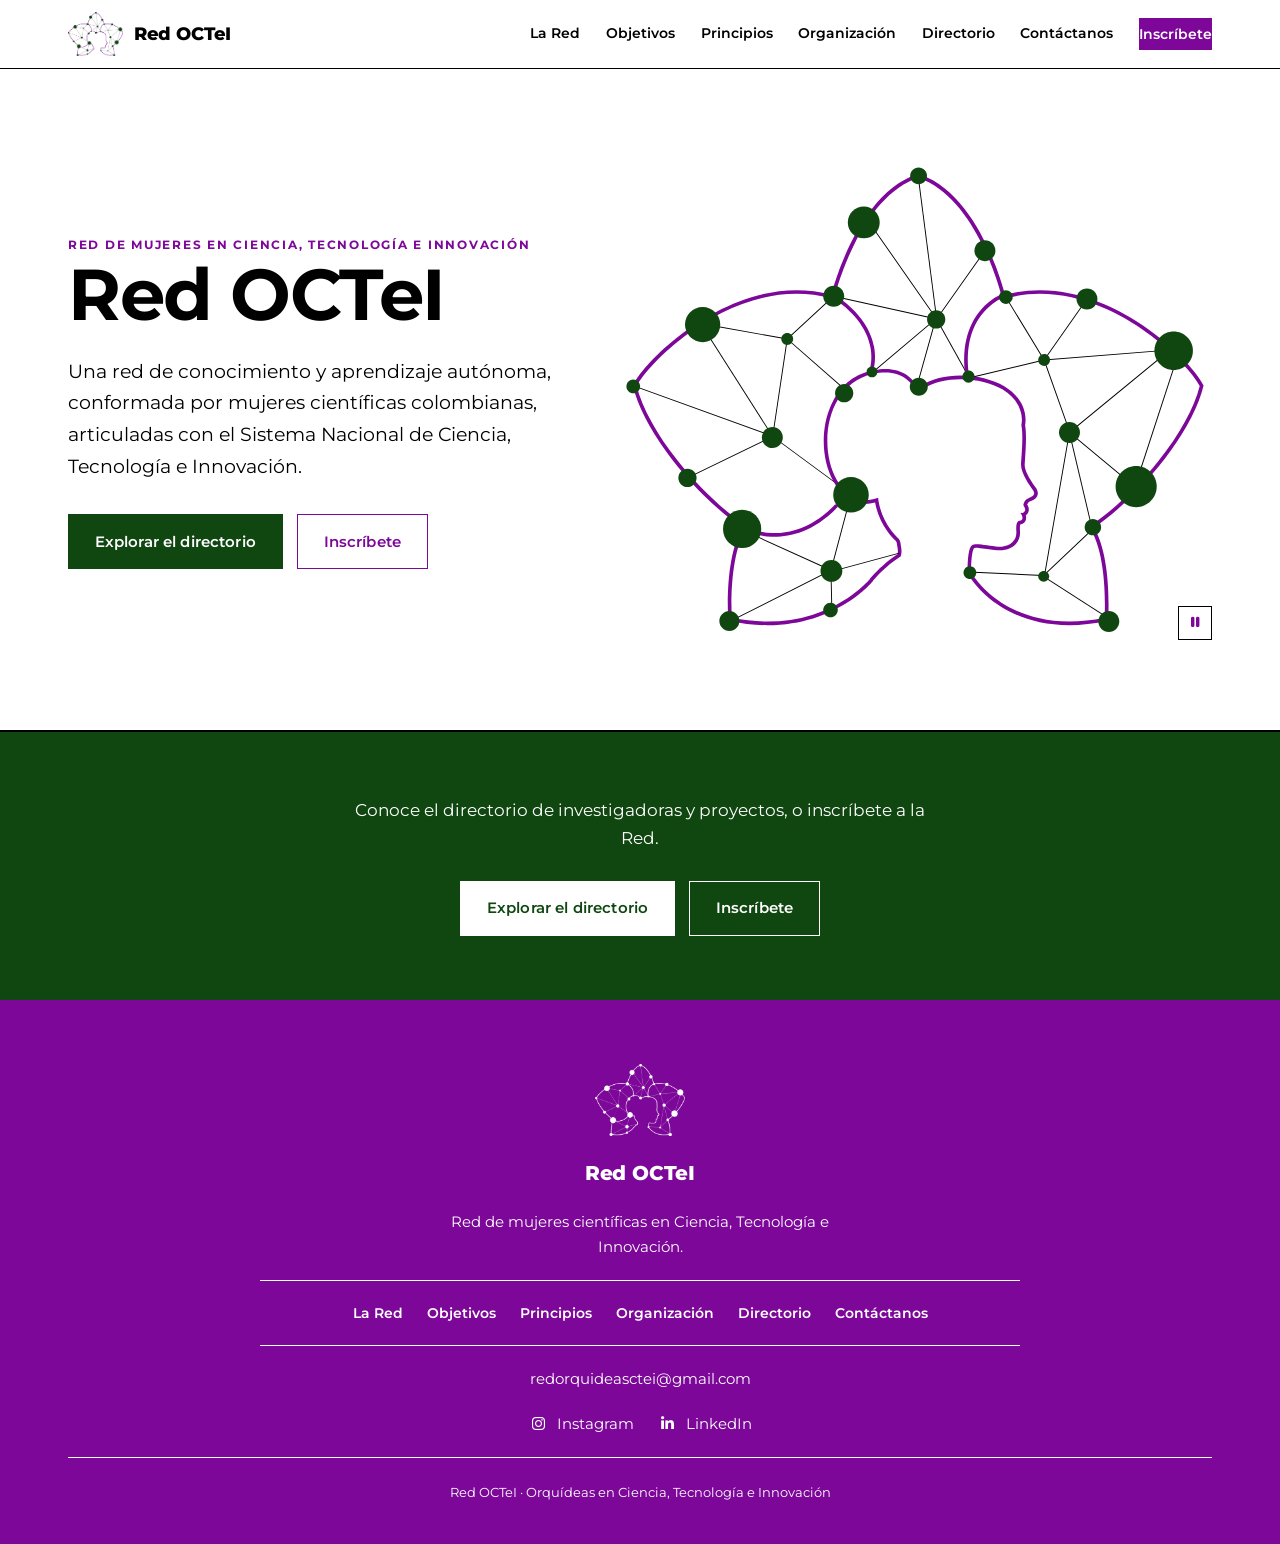
==== commit 4d3ad50e: "Paleta estricta de 4 colores, Montserrat y orquídea original" ====
--- a/index.html
+++ b/index.html
@@ -8,7 +8,7 @@
     <link rel="icon" type="image/png" href="img/brand/logo-orchid-color.png">
     <link rel="preconnect" href="https://fonts.googleapis.com">
     <link rel="preconnect" href="https://fonts.gstatic.com" crossorigin>
-    <link href="https://fonts.googleapis.com/css2?family=Montserrat:wght@400;500;600;700;800&family=Open+Sans:wght@400;600&display=swap" rel="stylesheet">
+    <link href="https://fonts.googleapis.com/css2?family=Montserrat:wght@400;500;600;700;800&display=swap" rel="stylesheet">
     <link rel="stylesheet" href="https://cdnjs.cloudflare.com/ajax/libs/font-awesome/6.5.1/css/all.min.css">
     <link rel="stylesheet" href="css/base.css">
     <link rel="stylesheet" href="css/landing.css">
@@ -62,27 +62,27 @@
   .orchid-anim .signal { offset-rotate: 0deg; }
   .orchid-anim .signal-core { opacity: 0; animation: signalMove var(--sdur,3s) linear infinite; }
   .orchid-anim .signal-halo { opacity: 0; animation: signalMove var(--sdur,3s) linear infinite; }
-  @keyframes nodePulse { 0%,100% { transform: scale(1); opacity: .5; } 50% { transform: scale(1.16); opacity: 1; } }
+  @keyframes nodePulse { 0%,100% { transform: scale(1); opacity: .55; } 50% { transform: scale(1.16); opacity: 1; } }
   @keyframes signalMove { 0% { offset-distance: 0%; opacity: 0; } 10% { opacity: 1; } 78% { opacity: 1; } 100% { offset-distance: 100%; opacity: 0; } }
   .orchid-anim.paused .node, .orchid-anim.paused .signal-core, .orchid-anim.paused .signal-halo { animation-play-state: paused; }
   @media (prefers-reduced-motion: reduce) { .orchid-anim .node, .orchid-anim .signal-core, .orchid-anim .signal-halo { animation: none !important; } .orchid-anim .signal-core, .orchid-anim .signal-halo { opacity: 0; } }
 </style>
   <g id="silhouette">
-    <path fill="#7C0799" d="M 388.964844 468.546875 L 388.585938 467.765625 L 469.332031 428.472656 L 483.171875 335.914062 L 527.4375 295.117188 L 528.023438 295.753906 L 483.984375 336.34375 L 470.117188 429.054688 L 469.914062 429.152344 Z M 388.964844 468.546875 "/>
-    <path fill="#7C0799" d="M 469.359375 428.996094 L 399.667969 319.476562 L 400.398438 319.011719 L 470.089844 428.53125 Z M 469.359375 428.996094 "/>
-    <path fill="#7C0799" d="M 469.144531 428.738281 L 340.148438 381.988281 L 340.441406 381.171875 L 469.441406 427.921875 Z M 469.144531 428.738281 "/>
-    <path fill="#7C0799" d="M 539.566406 385.800781 L 483.292969 336.453125 L 483.863281 335.800781 L 540.136719 385.152344 Z M 539.566406 385.800781 "/>
-    <path fill="#7C0799" d="M 625.558594 317.832031 L 625.207031 317.328125 L 561.140625 225.558594 L 561.851562 225.0625 L 625.5625 316.328125 L 671.09375 251.898438 L 671.800781 252.398438 Z M 625.558594 317.832031 "/>
-    <path fill="#7C0799" d="M 811.421875 474.980469 L 751.117188 424.875 L 751.519531 424.542969 L 845.855469 347.058594 L 727.488281 356.492188 L 690.988281 296.527344 L 691.730469 296.078125 L 727.953125 355.585938 L 848.539062 345.976562 L 752.476562 424.878906 L 811.976562 474.316406 Z M 811.421875 474.980469 "/>
-    <path fill="#7C0799" d="M 816.441406 470.453125 L 815.617188 470.1875 L 856.308594 345.515625 L 857.132812 345.785156 Z M 816.441406 470.453125 "/>
-    <path fill="#7C0799" d="M 728.074219 356.289062 L 727.367188 355.789062 L 768.058594 297.785156 L 768.765625 298.28125 Z M 728.074219 356.289062 "/>
-    <path fill="#7C0799" d="M 544.265625 484.230469 L 469.46875 429.113281 L 469.980469 428.414062 L 544.777344 483.53125 Z M 544.265625 484.230469 "/>
-    <path fill="#7C0799" d="M 429.230469 604.898438 L 428.839844 604.125 L 524.765625 555.730469 L 543.761719 484.0625 L 544.597656 484.285156 L 525.503906 556.328125 L 525.328125 556.417969 Z M 429.230469 604.898438 "/>
-    <path fill="#7C0799" d="M 524.523438 555.992188 L 445.304688 520.0625 L 445.664062 519.273438 L 524.878906 555.203125 Z M 524.523438 555.992188 "/>
-    <path fill="#7C0799" d="M 606.933594 382.128906 L 606.097656 381.894531 L 623.898438 318.320312 L 563.507812 369.355469 L 562.949219 368.695312 L 625.492188 315.839844 Z M 606.933594 382.128906 "/>
-    <path fill="#7C0799" d="M 727.152344 561.539062 L 726.558594 560.910156 L 775.039062 515.023438 L 775.636719 515.652344 Z M 727.152344 561.539062 "/>
-    <path fill="#7C0799" d="M 788.089844 601.414062 L 727.488281 562.453125 L 727.957031 561.726562 L 788.558594 600.683594 Z M 788.089844 601.414062 "/>
-    <path fill="#7C0799" d="M 656.59375 373.832031 L 625.195312 317.609375 L 625.949219 317.1875 L 657.347656 373.410156 Z M 656.59375 373.832031 "/>
+    <path fill="#000000" d="M 388.964844 468.546875 L 388.585938 467.765625 L 469.332031 428.472656 L 483.171875 335.914062 L 527.4375 295.117188 L 528.023438 295.753906 L 483.984375 336.34375 L 470.117188 429.054688 L 469.914062 429.152344 Z M 388.964844 468.546875 "/>
+    <path fill="#000000" d="M 469.359375 428.996094 L 399.667969 319.476562 L 400.398438 319.011719 L 470.089844 428.53125 Z M 469.359375 428.996094 "/>
+    <path fill="#000000" d="M 469.144531 428.738281 L 340.148438 381.988281 L 340.441406 381.171875 L 469.441406 427.921875 Z M 469.144531 428.738281 "/>
+    <path fill="#000000" d="M 539.566406 385.800781 L 483.292969 336.453125 L 483.863281 335.800781 L 540.136719 385.152344 Z M 539.566406 385.800781 "/>
+    <path fill="#000000" d="M 625.558594 317.832031 L 625.207031 317.328125 L 561.140625 225.558594 L 561.851562 225.0625 L 625.5625 316.328125 L 671.09375 251.898438 L 671.800781 252.398438 Z M 625.558594 317.832031 "/>
+    <path fill="#000000" d="M 811.421875 474.980469 L 751.117188 424.875 L 751.519531 424.542969 L 845.855469 347.058594 L 727.488281 356.492188 L 690.988281 296.527344 L 691.730469 296.078125 L 727.953125 355.585938 L 848.539062 345.976562 L 752.476562 424.878906 L 811.976562 474.316406 Z M 811.421875 474.980469 "/>
+    <path fill="#000000" d="M 816.441406 470.453125 L 815.617188 470.1875 L 856.308594 345.515625 L 857.132812 345.785156 Z M 816.441406 470.453125 "/>
+    <path fill="#000000" d="M 728.074219 356.289062 L 727.367188 355.789062 L 768.058594 297.785156 L 768.765625 298.28125 Z M 728.074219 356.289062 "/>
+    <path fill="#000000" d="M 544.265625 484.230469 L 469.46875 429.113281 L 469.980469 428.414062 L 544.777344 483.53125 Z M 544.265625 484.230469 "/>
+    <path fill="#000000" d="M 429.230469 604.898438 L 428.839844 604.125 L 524.765625 555.730469 L 543.761719 484.0625 L 544.597656 484.285156 L 525.503906 556.328125 L 525.328125 556.417969 Z M 429.230469 604.898438 "/>
+    <path fill="#000000" d="M 524.523438 555.992188 L 445.304688 520.0625 L 445.664062 519.273438 L 524.878906 555.203125 Z M 524.523438 555.992188 "/>
+    <path fill="#000000" d="M 606.933594 382.128906 L 606.097656 381.894531 L 623.898438 318.320312 L 563.507812 369.355469 L 562.949219 368.695312 L 625.492188 315.839844 Z M 606.933594 382.128906 "/>
+    <path fill="#000000" d="M 727.152344 561.539062 L 726.558594 560.910156 L 775.039062 515.023438 L 775.636719 515.652344 Z M 727.152344 561.539062 "/>
+    <path fill="#000000" d="M 788.089844 601.414062 L 727.488281 562.453125 L 727.957031 561.726562 L 788.558594 600.683594 Z M 788.089844 601.414062 "/>
+    <path fill="#000000" d="M 656.59375 373.832031 L 625.195312 317.609375 L 625.949219 317.1875 L 657.347656 373.410156 Z M 656.59375 373.832031 "/>
     <path fill="#7C0799" d="M 654.910156 559.722656 Z M 591.359375 542.847656 C 591.359375 542.847656 591.355469 542.847656 591.355469 542.847656 C 591.359375 542.847656 591.359375 542.847656 591.359375 542.847656 M 591.359375 542.84375 C 591.359375 542.84375 591.359375 542.847656 591.359375 542.847656 C 591.359375 542.84375 591.359375 542.847656 591.359375 542.84375 M 609.136719 178.839844 C 608.765625 178.949219 608.398438 179.078125 608.03125 179.191406 C 607.660156 179.078125 607.292969 178.949219 606.921875 178.839844 C 606.921875 178.839844 606.9375 179.085938 606.964844 179.535156 C 548.789062 198.929688 525.527344 294.0625 525.527344 294.0625 C 514.398438 291.082031 503.332031 289.746094 492.476562 289.746094 C 414.296875 289.742188 346.550781 358.917969 336.832031 380.300781 C 347.902344 426.792969 398.820312 486.566406 440.882812 515.347656 C 423.171875 546.339844 427.601562 603.902344 427.601562 603.902344 C 440.988281 606.839844 453.421875 608.09375 464.878906 608.09375 C 531.078125 608.09375 564.859375 566.265625 564.859375 566.265625 C 564.859375 566.265625 575.941406 552.417969 591.355469 542.847656 C 591.667969 541.785156 591.921875 540.703125 592.074219 539.605469 C 592.375 537.386719 592.050781 534.753906 591.449219 531.753906 C 591.191406 530.46875 591.425781 528.628906 589.519531 525.894531 C 586.355469 523.03125 572.320312 509.171875 569.929688 487.003906 C 566.0625 488.363281 561.949219 489.324219 557.742188 489.324219 C 548.585938 489.324219 539 484.769531 530.574219 469.828125 C 512.617188 437.984375 520.90625 379.128906 564.652344 369.453125 C 569.066406 368.476562 573.066406 368.035156 576.683594 368.035156 C 593.878906 368.035156 602.519531 377.972656 606.855469 387.4375 C 608.679688 385.988281 610.597656 384.636719 612.617188 383.367188 C 622.875 376.902344 635.613281 374.234375 648.15625 374.234375 C 663.300781 374.234375 678.160156 378.125 688.03125 383.9375 C 702.445312 392.421875 708.46875 405.921875 706.09375 418.164062 C 708.339844 428.65625 705.742188 450.996094 705.792969 456.039062 C 705.863281 464.03125 714.429688 475.898438 716.835938 479.304688 C 719.832031 483.550781 717.875 485.542969 712.867188 487.328125 C 711.449219 487.832031 710.570312 488.566406 709.976562 489.332031 C 708.625 491.085938 707.96875 492.988281 708.042969 493.929688 C 708.148438 495.242188 710.410156 496.898438 709.527344 499.265625 C 708.425781 502.238281 704.28125 500.988281 705.609375 502.117188 C 707.15625 503.421875 708.21875 508.210938 705.261719 508.609375 C 702.3125 509.011719 700.71875 510.882812 701.3125 519.101562 C 701.902344 527.320312 696.011719 532.386719 687.664062 533.414062 C 687.191406 533.472656 686.640625 533.5 686.03125 533.5 C 681.035156 533.5 671.832031 531.746094 665.675781 531.164062 C 664.984375 531.097656 664.351562 531.070312 663.777344 531.070312 C 661.496094 531.070312 660.136719 531.511719 659.488281 531.820312 C 655.523438 533.691406 654.789062 547.726562 654.910156 559.722656 C 654.9375 559.75 655.820312 560.851562 655.820312 560.851562 C 655.820312 560.851562 660.40625 566.789062 660.90625 567.464844 C 665.972656 574.308594 693.917969 608.09375 751.703125 608.09375 C 762.832031 608.09375 775.066406 606.839844 788.460938 603.902344 C 788.460938 603.902344 792.886719 546.339844 775.175781 515.347656 C 817.242188 486.566406 868.160156 426.792969 879.230469 380.300781 C 869.511719 358.917969 801.753906 289.746094 723.585938 289.746094 C 712.722656 289.746094 701.667969 291.078125 690.53125 294.0625 C 690.53125 294.0625 667.644531 200.449219 610.484375 180.015625 C 609.617188 179.238281 609.136719 178.839844 609.136719 178.839844 M 608.324219 182.71875 C 608.621094 182.957031 608.957031 183.148438 609.320312 183.277344 C 621.777344 187.730469 633.597656 196.277344 644.453125 208.679688 C 653.257812 218.746094 661.445312 231.339844 668.777344 246.117188 C 681.351562 271.449219 687.109375 294.65625 687.167969 294.886719 C 687.390625 295.792969 687.964844 296.570312 688.769531 297.042969 C 689.308594 297.363281 689.917969 297.527344 690.53125 297.527344 C 690.832031 297.527344 691.132812 297.488281 691.429688 297.410156 C 701.828125 294.621094 712.648438 293.207031 723.585938 293.207031 C 765.132812 293.207031 801.699219 313.121094 825.0625 329.824219 C 852.097656 349.152344 870.4375 370.667969 875.570312 380.6875 C 870.320312 401.496094 856.351562 426.867188 836.117188 452.308594 C 817.097656 476.21875 794.171875 498.152344 773.222656 512.488281 C 771.734375 513.507812 771.277344 515.5 772.171875 517.066406 C 787.058594 543.121094 785.738281 589.652344 785.160156 601.0625 C 773.625 603.429688 762.382812 604.628906 751.703125 604.628906 C 695.578125 604.628906 668.539062 571.953125 663.691406 565.402344 C 663.183594 564.71875 659.035156 559.34375 658.5625 558.734375 C 658.546875 558.714844 658.535156 558.699219 658.519531 558.679688 C 658.464844 558.613281 658.414062 558.546875 658.363281 558.484375 C 658.265625 539.105469 660.683594 535.386719 661.09375 534.898438 C 661.390625 534.785156 662.234375 534.535156 663.777344 534.535156 C 664.273438 534.535156 664.804688 534.5625 665.351562 534.613281 C 667.671875 534.832031 670.429688 535.222656 673.351562 535.632812 C 677.96875 536.289062 682.738281 536.960938 686.03125 536.960938 C 686.808594 536.960938 687.484375 536.925781 688.085938 536.851562 C 698.910156 535.519531 705.457031 528.457031 704.765625 518.851562 C 704.355469 513.175781 705.191406 512.1875 705.199219 512.167969 C 705.203125 512.167969 705.328125 512.097656 705.730469 512.042969 C 707.964844 511.738281 709.683594 510.25 710.320312 508.054688 C 710.710938 506.714844 710.660156 505.125 710.269531 503.625 C 711.265625 502.980469 712.210938 501.992188 712.773438 500.472656 C 713.925781 497.375 712.417969 494.875 711.691406 493.671875 C 711.660156 493.617188 711.625 493.558594 711.589844 493.5 C 711.742188 493.03125 712.097656 492.253906 712.714844 491.457031 C 712.898438 491.21875 713.230469 490.875 714.03125 490.589844 C 717.109375 489.492188 720.394531 487.933594 721.425781 484.6875 C 722.492188 481.3125 720.363281 478.296875 719.664062 477.304688 L 719.441406 476.996094 C 712.722656 467.503906 709.296875 460.441406 709.257812 456.003906 C 709.246094 454.789062 709.425781 452.144531 709.632812 449.082031 C 710.25 439.992188 711.175781 426.382812 709.621094 418.132812 C 712.074219 403.824219 704.53125 389.632812 689.789062 380.953125 C 678.957031 374.578125 663.394531 370.769531 648.15625 370.769531 C 633.734375 370.769531 620.808594 374.113281 610.769531 380.4375 C 609.847656 381.015625 608.945312 381.617188 608.0625 382.230469 C 602.992188 373.464844 593.660156 364.574219 576.683594 364.574219 C 572.699219 364.574219 568.398438 365.078125 563.90625 366.070312 C 546.441406 369.933594 533.042969 381.304688 525.164062 398.957031 C 515.140625 421.414062 516.125 451.257812 527.558594 471.53125 C 535.511719 485.632812 545.667969 492.785156 557.742188 492.785156 C 560.714844 492.785156 563.792969 492.363281 567.074219 491.503906 C 570.667969 511.953125 583.464844 525 586.875 528.167969 C 587.6875 529.425781 587.777344 530.265625 587.882812 531.230469 C 587.925781 531.613281 587.96875 532.007812 588.050781 532.433594 C 588.671875 535.519531 588.851562 537.585938 588.640625 539.136719 C 588.574219 539.621094 588.484375 540.117188 588.359375 540.644531 C 573.242188 550.359375 562.613281 563.53125 562.167969 564.085938 C 562.085938 564.1875 553.730469 574.367188 537.601562 584.402344 C 528.160156 590.277344 517.929688 594.957031 507.199219 598.3125 C 493.792969 602.503906 479.554688 604.628906 464.878906 604.628906 C 453.875 604.628906 442.457031 603.429688 430.898438 601.0625 C 430.320312 589.65625 428.988281 543.144531 443.890625 517.066406 C 444.785156 515.5 444.328125 513.507812 442.839844 512.488281 C 421.886719 498.152344 398.964844 476.21875 379.945312 452.308594 C 359.707031 426.867188 345.738281 401.496094 340.492188 380.6875 C 345.625 370.667969 363.964844 349.148438 390.996094 329.820312 C 414.355469 313.117188 450.925781 293.207031 492.476562 293.207031 C 503.414062 293.210938 514.234375 294.621094 524.632812 297.410156 C 524.929688 297.488281 525.226562 297.527344 525.527344 297.527344 C 526.144531 297.527344 526.753906 297.363281 527.292969 297.042969 C 528.09375 296.570312 528.671875 295.792969 528.894531 294.886719 C 528.949219 294.652344 534.800781 271.070312 547.589844 245.496094 C 555.050781 230.582031 563.375 217.917969 572.332031 207.859375 C 583.371094 195.46875 595.390625 187.042969 608.058594 182.820312 C 608.148438 182.789062 608.238281 182.753906 608.324219 182.71875 "/>
     <path fill="#7C0799" d="M 471.542969 524.042969 C 470.679688 524.042969 469.835938 524.023438 469.011719 523.996094 C 452.074219 523.382812 440.777344 517.113281 440.304688 516.847656 C 439.472656 516.378906 439.175781 515.320312 439.648438 514.488281 C 440.117188 513.65625 441.171875 513.359375 442.007812 513.832031 C 442.179688 513.925781 453.210938 520 469.304688 520.542969 C 484.15625 521.035156 506.53125 516.785156 528.769531 493.667969 C 529.433594 492.980469 530.53125 492.960938 531.21875 493.621094 C 531.910156 494.285156 531.929688 495.382812 531.265625 496.070312 C 509.300781 518.898438 487.085938 524.042969 471.542969 524.042969 "/>
     <path fill="#7C0799" d="M 562.792969 370.324219 C 562.570312 370.324219 562.347656 370.28125 562.128906 370.191406 C 561.246094 369.824219 560.828125 368.8125 561.195312 367.929688 C 561.253906 367.789062 565.195312 357.945312 562.699219 344.226562 C 559.378906 326 546.207031 309.160156 524.605469 295.527344 C 523.796875 295.015625 523.554688 293.949219 524.066406 293.140625 C 524.574219 292.332031 525.644531 292.089844 526.453125 292.597656 C 554.917969 310.5625 563.75 330.371094 566.144531 343.820312 C 568.757812 358.519531 564.574219 368.828125 564.394531 369.257812 C 564.117188 369.925781 563.472656 370.324219 562.792969 370.324219 "/>
@@ -90,15 +90,15 @@
     <path fill="#104710" d="M 440.722656 514.90625 L 473.179688 428.332031 "/>
   </g>
   <g id="connections">
-    <path fill="#7C0799" d="M 625.132812 317.136719 L 607.617188 181.636719 L 608.476562 181.523438 L 625.992188 317.023438 Z M 625.132812 317.136719 "/>
-    <path fill="#7C0799" d="M 625.46875 317.503906 L 527.636719 295.859375 L 527.824219 295.015625 L 625.65625 316.65625 Z M 625.46875 317.503906 "/>
-    <path fill="#7C0799" d="M 483.5 336.554688 L 406.449219 322.699219 L 406.601562 321.847656 L 483.652344 335.703125 Z M 483.5 336.554688 "/>
-    <path fill="#7C0799" d="M 655.097656 373.777344 L 654.898438 372.933594 L 727.621094 355.617188 L 727.820312 356.460938 Z M 655.097656 373.777344 "/>
-    <path fill="#7C0799" d="M 728.226562 562.453125 L 727.375 562.304688 L 751.449219 424.042969 L 727.3125 356.183594 L 728.128906 355.894531 L 752.34375 423.96875 L 752.320312 424.078125 Z M 728.226562 562.453125 "/>
-    <path fill="#7C0799" d="M 525.566406 594.132812 L 524.699219 556.039062 L 525.566406 556.019531 L 526.433594 594.113281 Z M 525.566406 594.132812 "/>
-    <path fill="#7C0799" d="M 526.113281 557.3125 L 525.886719 556.476562 L 589.953125 539.164062 L 590.179688 540 Z M 526.113281 557.3125 "/>
-    <path fill="#7C0799" d="M 726.402344 561.222656 L 661.039062 558.195312 L 661.078125 557.328125 L 726.441406 560.359375 Z M 726.402344 561.222656 "/>
-    <path fill="#7C0799" d="M 772.320312 514.140625 L 751.375 425.410156 L 752.21875 425.210938 L 773.160156 513.941406 Z M 772.320312 514.140625 "/>
+    <path fill="#000000" d="M 625.132812 317.136719 L 607.617188 181.636719 L 608.476562 181.523438 L 625.992188 317.023438 Z M 625.132812 317.136719 "/>
+    <path fill="#000000" d="M 625.46875 317.503906 L 527.636719 295.859375 L 527.824219 295.015625 L 625.65625 316.65625 Z M 625.46875 317.503906 "/>
+    <path fill="#000000" d="M 483.5 336.554688 L 406.449219 322.699219 L 406.601562 321.847656 L 483.652344 335.703125 Z M 483.5 336.554688 "/>
+    <path fill="#000000" d="M 655.097656 373.777344 L 654.898438 372.933594 L 727.621094 355.617188 L 727.820312 356.460938 Z M 655.097656 373.777344 "/>
+    <path fill="#000000" d="M 728.226562 562.453125 L 727.375 562.304688 L 751.449219 424.042969 L 727.3125 356.183594 L 728.128906 355.894531 L 752.34375 423.96875 L 752.320312 424.078125 Z M 728.226562 562.453125 "/>
+    <path fill="#000000" d="M 525.566406 594.132812 L 524.699219 556.039062 L 525.566406 556.019531 L 526.433594 594.113281 Z M 525.566406 594.132812 "/>
+    <path fill="#000000" d="M 526.113281 557.3125 L 525.886719 556.476562 L 589.953125 539.164062 L 590.179688 540 Z M 526.113281 557.3125 "/>
+    <path fill="#000000" d="M 726.402344 561.222656 L 661.039062 558.195312 L 661.078125 557.328125 L 726.441406 560.359375 Z M 726.402344 561.222656 "/>
+    <path fill="#000000" d="M 772.320312 514.140625 L 751.375 425.410156 L 752.21875 425.210938 L 773.160156 513.941406 Z M 772.320312 514.140625 "/>
   </g>
   <g id="signals">
     <circle class="signal signal-halo" r="7" cx="0" cy="0" fill="#104710" opacity="0.35" style="offset-path: path('M 625.132812 317.136719 L 607.617188 181.636719 L 608.476562 181.523438 L 625.992188 317.023438 Z M 625.132812 317.136719 '); animation-duration: 2.4s; animation-delay: 0.0s;"/>
--- a/css/base.css
+++ b/css/base.css
@@ -4,26 +4,30 @@
    ========================================================= */
 
 :root {
-    /* Identidad institucional */
-    --purple: #7C0799;
-    --green: #104710;
-    --black: #000000;
-    --white: #FFFFFF;
-    --lavender: #F8F5FA;
-    --graphite: #242333;
-    --line: #E6E2E9;
-
-    /* Texto */
-    --ink: #191522;
-    --muted: #5A5664;
-
-    /* Tipografía */
+    /* Identidad institucional — paleta estricta */
+    --brand-purple: #7C0799;
+    --brand-green: #104710;
+    --brand-black: #000000;
+    --brand-white: #FFFFFF;
+
+    /* Alias usados en el código */
+    --purple: var(--brand-purple);
+    --green: var(--brand-green);
+    --black: var(--brand-black);
+    --white: var(--brand-white);
+    --ink: var(--brand-black);
+    --muted: var(--brand-black);
+    --line: var(--brand-black);
+    --lavender: var(--brand-white);
+    --graphite: var(--brand-purple);
+
+    /* Tipografía institucional */
     --font-display: 'Montserrat', system-ui, sans-serif;
-    --font-body: 'Open Sans', system-ui, sans-serif;
+    --font-body: 'Montserrat', system-ui, sans-serif;
 
     /* Espaciado base */
     --space: 1.5rem;
-    --section-pad: clamp(4rem, 9vw, 7rem);
+    --section-pad: clamp(2rem, 4.5vw, 3.5rem);
 
     /* Layout */
     --max: 1240px;
@@ -56,7 +60,7 @@
     letter-spacing: -0.01em;
 }
 
-h1 { font-size: clamp(2.5rem, 5.5vw, 4rem); font-weight: 800; }
+h1 { font-size: clamp(2.5rem, 5.5vw, 4rem); font-weight: 700; }
 h2 { font-size: clamp(1.75rem, 3.2vw, 2.5rem); font-weight: 700; }
 h3 { font-size: clamp(1.1rem, 1.6vw, 1.375rem); font-weight: 700; }
 
@@ -121,17 +125,31 @@
 .page-hero {
     background: var(--lavender);
     border-bottom: 1px solid var(--line);
-    padding: clamp(2.75rem, 6vw, 4.5rem) 0;
+    padding: clamp(1.5rem, 3vw, 2.5rem) 0;
 }
 
 .page-hero h1 { margin-bottom: 1rem; }
 
 .page-hero .lede {
-    max-width: 60ch;
+    max-width: 72ch;
     color: var(--ink);
     font-size: clamp(1.05rem, 1.6vw, 1.2rem);
     line-height: 1.65;
 }
+
+/* Encabezado centrado (solo texto): bloque completo centrado */
+.page-hero--center .container { max-width: 820px; }
+.page-hero--center .lede { max-width: none; }
+
+/* Encabezado dividido (texto + imagen): dos columnas equilibradas */
+.page-hero-split {
+    display: grid;
+    grid-template-columns: minmax(0, 1.05fr) minmax(0, 0.95fr);
+    gap: clamp(2rem, 5vw, 4rem);
+    align-items: center;
+}
+.page-hero-split .lede { max-width: none; }
+.page-hero-split .media-fig { margin: 0; }
 
 .page-main { padding: var(--section-pad) 0; }
 
@@ -154,10 +172,10 @@
 }
 
 .btn-primary { background: var(--purple); color: #fff; }
-.btn-primary:hover { background: #5d0674; }
+.btn-primary:hover { background: #7C0799; }
 
 .btn-green { background: var(--green); color: #fff; }
-.btn-green:hover { background: #0a330a; }
+.btn-green:hover { background: #104710; }
 
 .btn-outline { background: transparent; color: var(--purple); border-color: var(--purple); }
 .btn-outline:hover { background: var(--purple); color: #fff; }
@@ -239,7 +257,7 @@
     padding: 0.55rem 1.2rem;
     border-bottom: 0 !important;
 }
-.nav-cta:hover { background: #5d0674; color: #fff !important; }
+.nav-cta:hover { background: #7C0799; color: #fff !important; }
 
 .nav-toggle {
     display: none;
@@ -261,7 +279,7 @@
    ========================================================= */
 .site-footer {
     background: var(--graphite);
-    color: #d9d6e2;
+    color: #FFFFFF;
     padding: 4rem 0 2.5rem;
     text-align: center;
 }
@@ -284,7 +302,7 @@
 }
 
 .footer-tagline {
-    color: #b7b3c4;
+    color: #FFFFFF;
     font-size: 0.92rem;
     max-width: 46ch;
     margin: 0;
@@ -298,21 +316,21 @@
     width: 100%;
     max-width: 760px;
     padding: 1.25rem 0;
-    border-top: 1px solid rgba(255, 255, 255, 0.14);
-    border-bottom: 1px solid rgba(255, 255, 255, 0.14);
+    border-top: 1px solid #FFFFFF;
+    border-bottom: 1px solid #FFFFFF;
 }
 
 .footer-nav a {
     font-family: var(--font-display);
     font-size: 0.9rem;
     font-weight: 600;
-    color: #d9d6e2;
+    color: #FFFFFF;
     text-decoration: none;
 }
 .footer-nav a:hover { color: #fff; }
 
 .footer-email {
-    color: #d9d6e2;
+    color: #FFFFFF;
     text-decoration: none;
     font-size: 0.95rem;
 }
@@ -323,19 +341,19 @@
     display: inline-flex;
     align-items: center;
     gap: 0.5rem;
-    color: #d9d6e2;
+    color: #FFFFFF;
     text-decoration: none;
     font-size: 0.92rem;
 }
 .social-links a:hover { color: #fff; }
-.social-links i { width: 1.25rem; text-align: center; color: #c9a3dd; }
+.social-links i { width: 1.25rem; text-align: center; color: #FFFFFF; }
 
 .footer-bottom {
     width: 100%;
     padding-top: 1.5rem;
-    border-top: 1px solid rgba(255, 255, 255, 0.14);
+    border-top: 1px solid #FFFFFF;
     font-size: 0.8rem;
-    color: #8f8b9e;
+    color: #FFFFFF;
 }
 
 /* =========================================================
@@ -343,6 +361,8 @@
    ========================================================= */
 @media (max-width: 860px) {
     .nav-toggle { display: inline-flex; }
+
+    .page-hero-split { grid-template-columns: 1fr; }
 
     .nav-menu {
         position: absolute;
--- a/css/landing.css
+++ b/css/landing.css
@@ -119,15 +119,21 @@
 }
 .mv-col p { color: var(--ink); font-size: 1rem; }
 
-/* ---------- Objetivos — secuencia numerada ---------- */
-.objetivos-list { border-top: 1px solid var(--line); margin-top: 1rem; }
+/* ---------- Objetivos — retícula numerada ---------- */
+.objetivos-list {
+    display: grid;
+    grid-template-columns: repeat(2, 1fr);
+    column-gap: clamp(2rem, 5vw, 4rem);
+    row-gap: 2.5rem;
+    margin-top: 2rem;
+}
 
 .objetivo {
     display: grid;
-    grid-template-columns: 6rem 1fr;
-    gap: clamp(1rem, 3vw, 2.5rem);
-    padding: 2rem 0;
-    border-bottom: 1px solid var(--line);
+    grid-template-columns: 5rem 1fr;
+    gap: 1.25rem;
+    padding-top: 1.75rem;
+    border-top: 1px solid var(--line);
     align-items: start;
 }
 
@@ -140,7 +146,7 @@
 }
 
 .objetivo h3 { font-size: 1.25rem; margin-bottom: 0.5rem; }
-.objetivo p { margin: 0; color: var(--muted); max-width: 60ch; }
+.objetivo p { margin: 0; color: var(--muted); }
 
 /* ---------- Principios — editorial en columnas ---------- */
 .principios-grid {
@@ -231,14 +237,14 @@
     border-top: 1px solid var(--line);
 }
 .cta-note {
-    color: #e4f0e4;
+    color: #FFFFFF;
     max-width: 52ch;
     margin: 0 auto 1.75rem;
     font-size: 1.05rem;
 }
 .cta-actions { display: flex; flex-wrap: wrap; justify-content: center; gap: 0.9rem; }
 .cta-final .btn-invert { color: var(--green); }
-.cta-final .btn-outline { color: #fff; border-color: rgba(255,255,255,0.7); }
+.cta-final .btn-outline { color: #fff; border-color: #FFFFFF; }
 .cta-final .btn-outline:hover { background: #fff; color: var(--green); }
 
 /* ---------- Texto + fotografía ---------- */
@@ -262,6 +268,17 @@
     font-size: 0.8rem;
     color: var(--muted);
     margin-top: 0.5rem;
+}
+
+/* ---------- Diagrama de organización ---------- */
+.diagrama {
+    max-width: 880px;
+    margin: 0 auto 2rem;
+}
+.diagrama svg { width: 100%; height: auto; display: block; }
+
+@media (max-width: 640px) {
+    .diagrama { display: none; }
 }
 
 /* ---------- Contacto ---------- */
@@ -309,6 +326,13 @@
 }
 .contacto-social a:hover { color: var(--purple); }
 .contacto-social i { width: 1.5rem; color: var(--purple); }
+
+.contacto-visual {
+    display: flex;
+    align-items: center;
+    justify-content: center;
+}
+.contacto-visual img { width: 100%; max-width: 340px; height: auto; opacity: 0.9; }
 
 /* ---------- Responsive ---------- */
 @media (max-width: 900px) {
@@ -328,6 +352,7 @@
 }
 
 @media (max-width: 600px) {
+    .objetivos-list { grid-template-columns: 1fr; row-gap: 1.75rem; }
     .objetivo { grid-template-columns: 1fr; gap: 0.5rem; }
     .principios-grid { grid-template-columns: 1fr; }
     .estructura-grid { grid-template-columns: 1fr; }
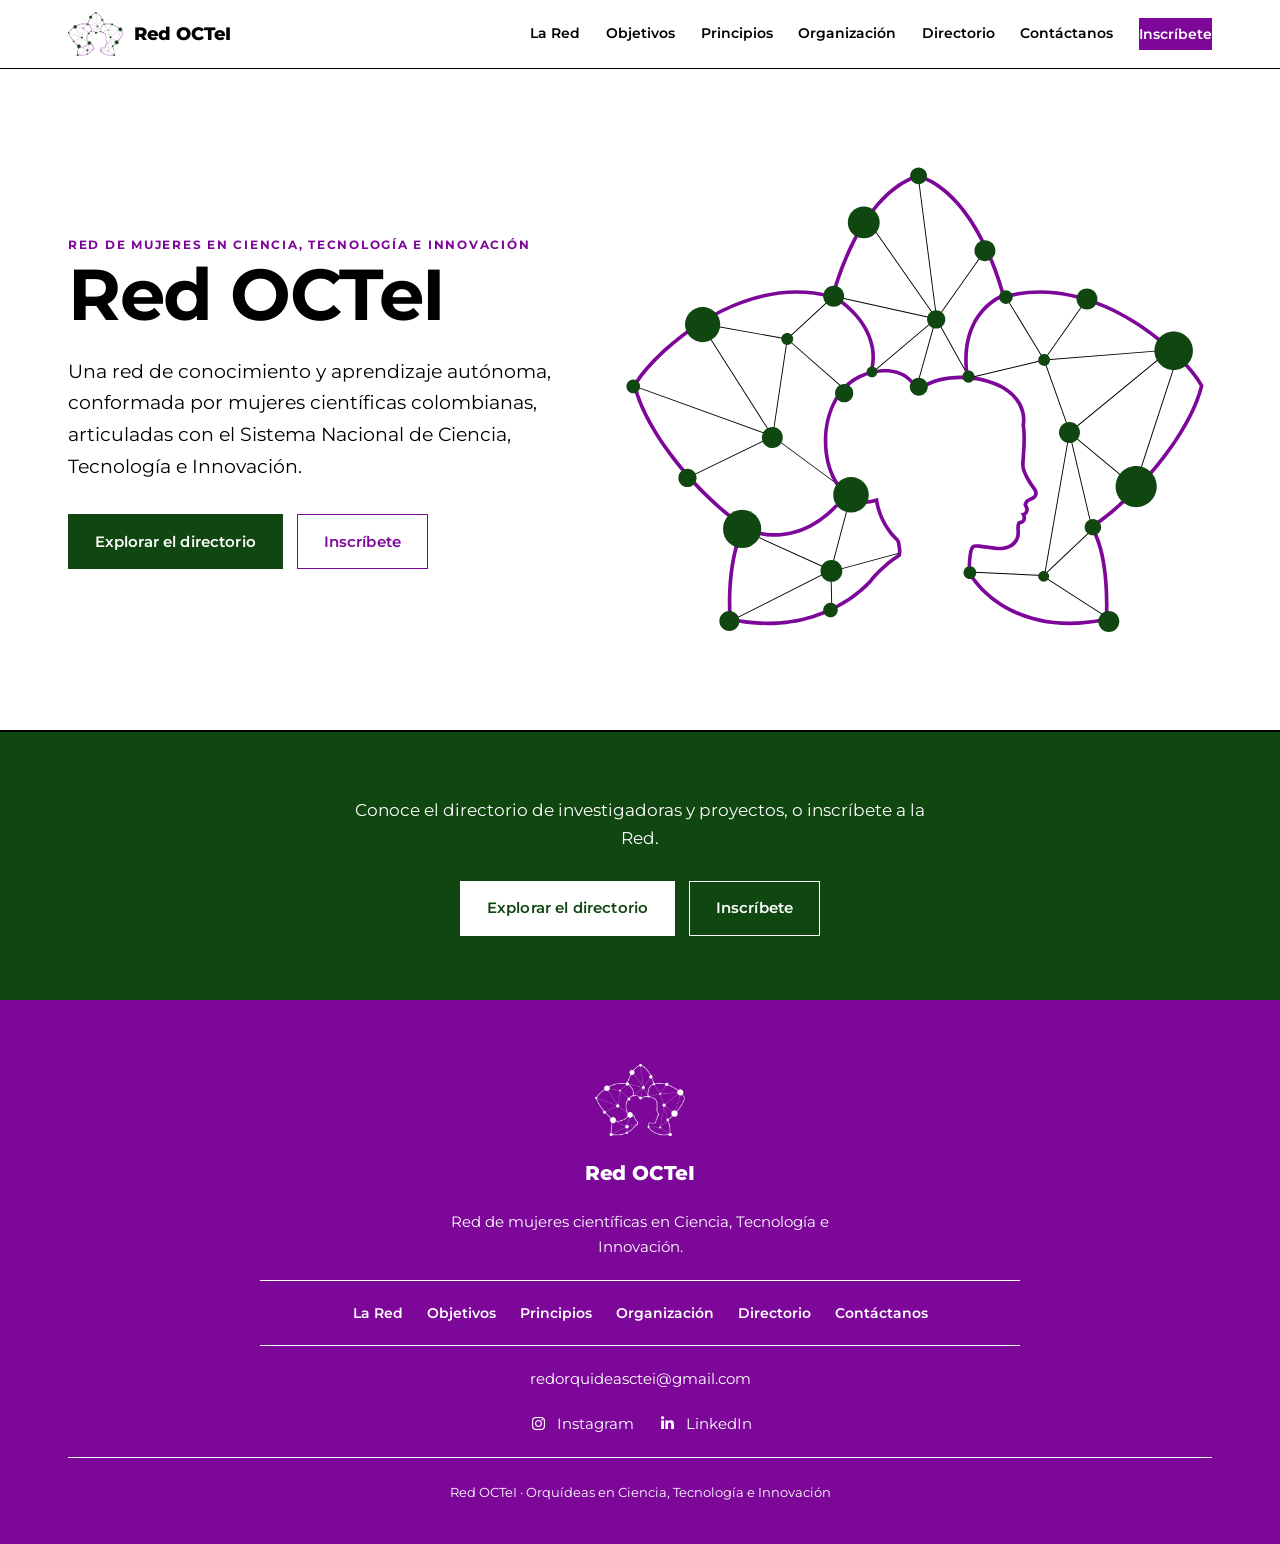
==== commit f3519160: "Quita botón de pausa y prepara formulario de actualización" ====
--- a/index.html
+++ b/index.html
@@ -153,9 +153,6 @@
   </g>
 </svg>
                         </div>
-                        <button class="anim-toggle" id="animToggle" type="button" aria-label="Pausar la animación de la orquídea" aria-pressed="false">
-                            <i class="fa-solid fa-pause" aria-hidden="true"></i>
-                        </button>
                     </div>
                 </div>
             </div>
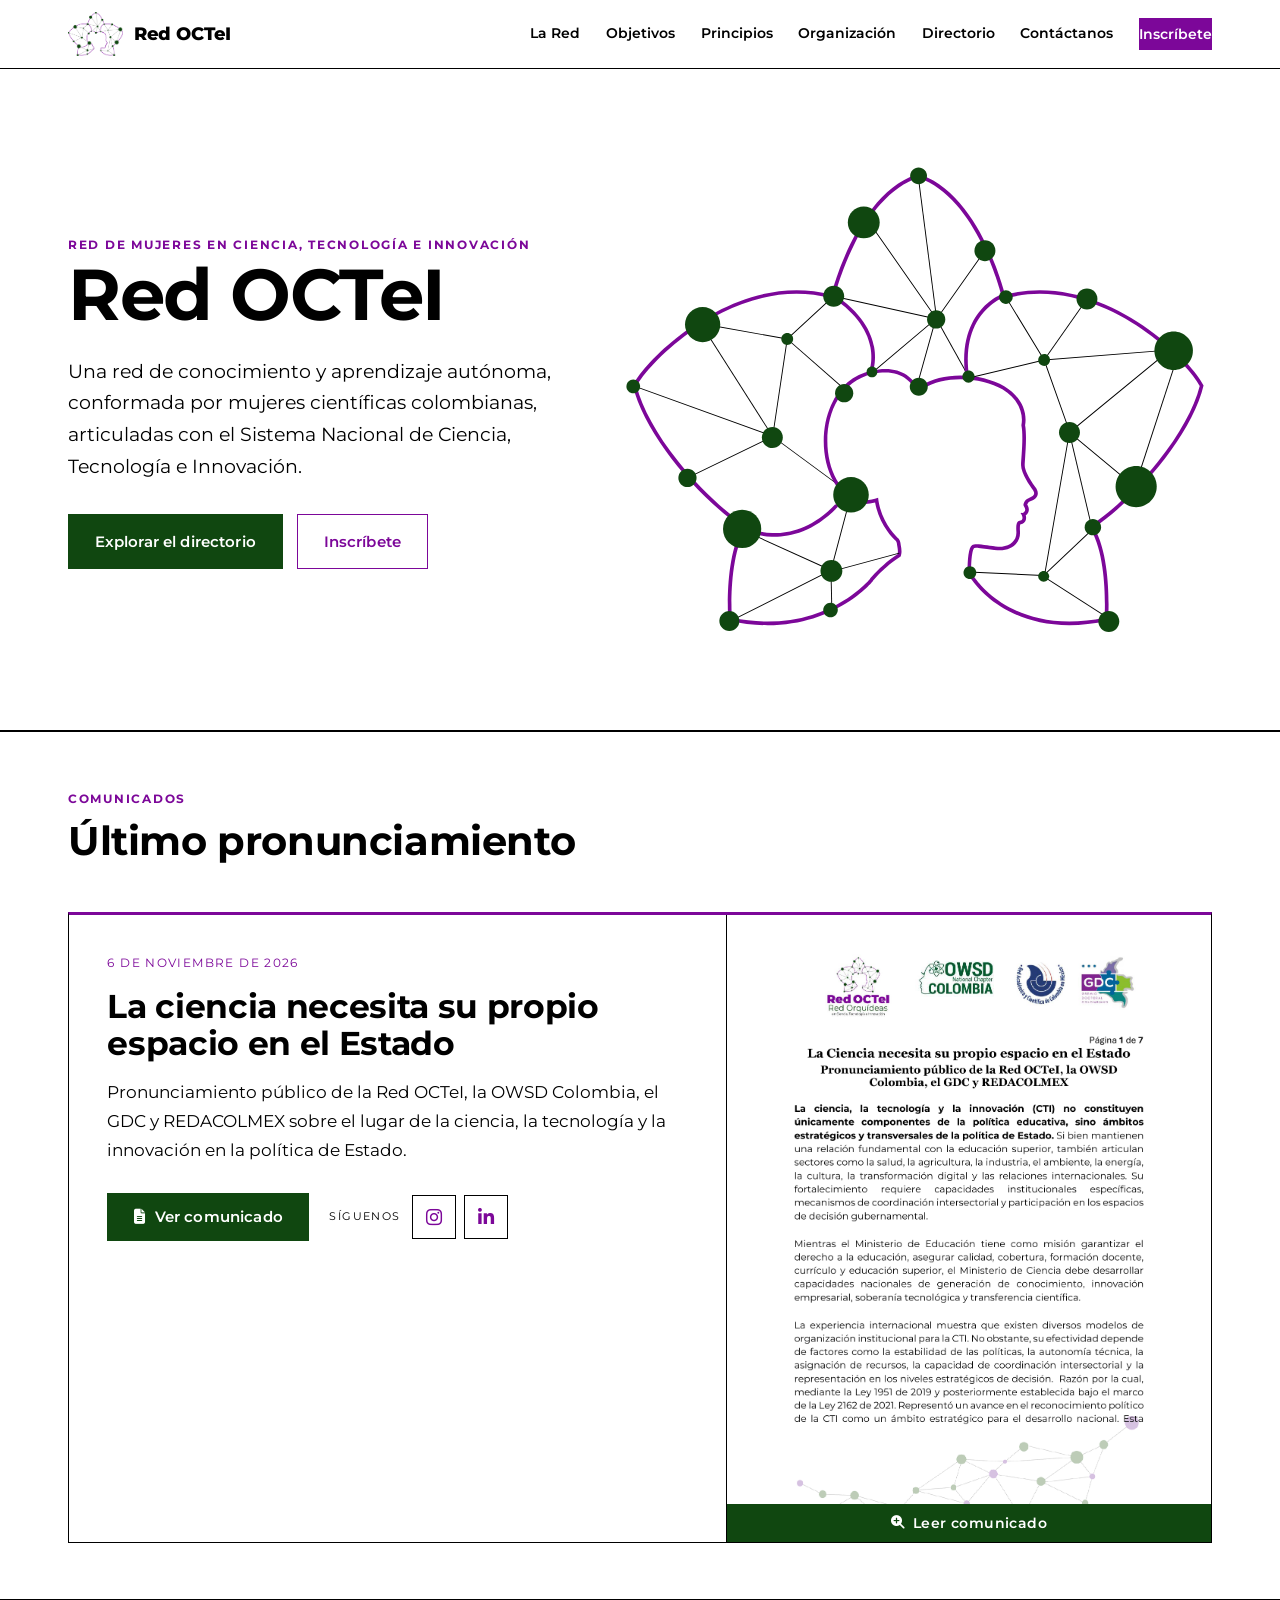
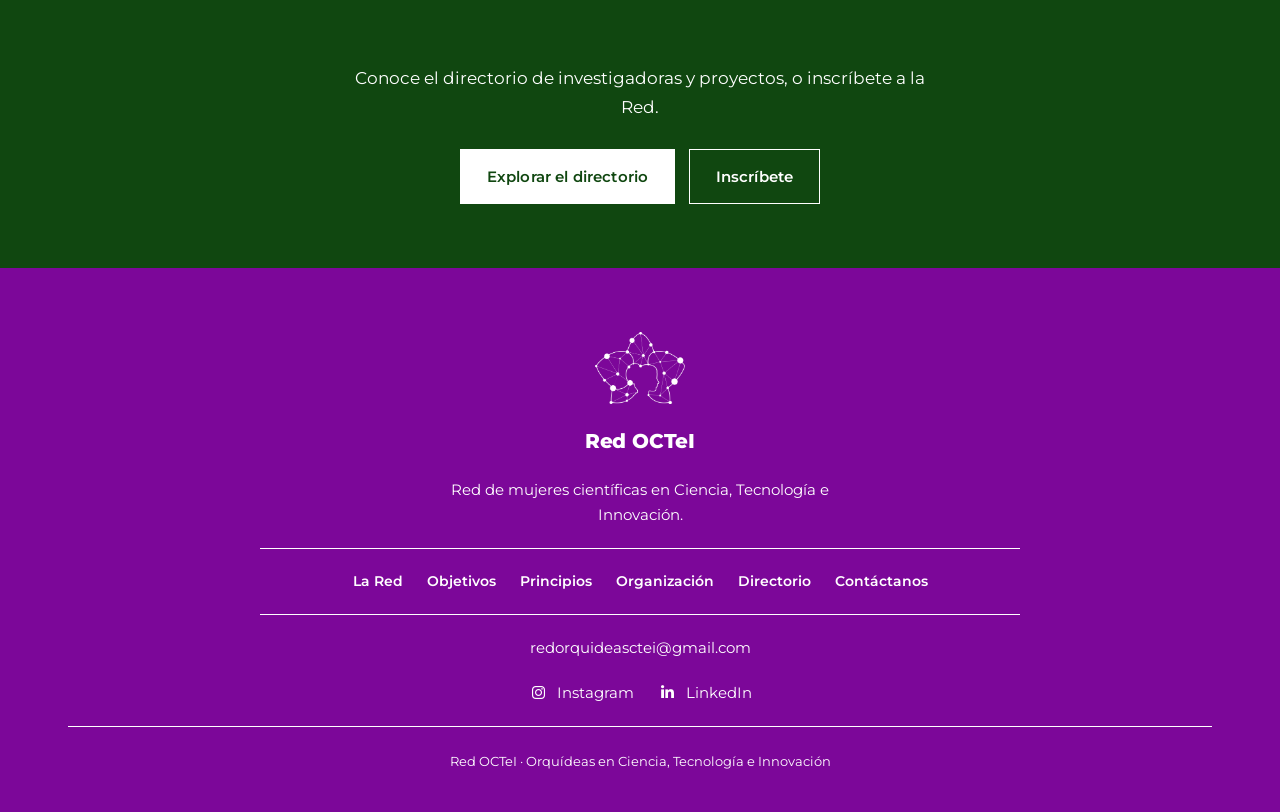
==== commit 34c9323e: "Portada: sección de comunicados con visor y redes" ====
--- a/index.html
+++ b/index.html
@@ -158,6 +158,38 @@
             </div>
         </section>
 
+        <section class="comunicados section" id="comunicados">
+            <div class="container">
+                <div class="section-head">
+                    <span class="eyebrow">Comunicados</span>
+                    <h2>Último pronunciamiento</h2>
+                </div>
+                <div class="comunicado-card">
+                    <div class="comunicado-copy">
+                        <span class="comunicado-fecha">6 de noviembre de 2026</span>
+                        <h3 class="comunicado-titulo">La ciencia necesita su propio espacio en el Estado</h3>
+                        <p class="comunicado-lead">Pronunciamiento público de la Red OCTeI, la OWSD Colombia, el GDC y REDACOLMEX sobre el lugar de la ciencia, la tecnología y la innovación en la política de Estado.</p>
+                        <div class="comunicado-actions">
+                            <button class="btn btn-green" type="button" data-comunicado>
+                                <i class="fa-solid fa-file-lines" aria-hidden="true"></i> Ver comunicado
+                            </button>
+                            <span class="comunicado-socials">
+                                <span class="comunicado-social-label">Síguenos</span>
+                                <a class="social-btn" href="#" data-social="instagram" target="_blank" rel="noopener" aria-label="Instagram de Red OCTeI"><i class="fa-brands fa-instagram" aria-hidden="true"></i></a>
+                                <a class="social-btn" href="#" data-social="linkedin" target="_blank" rel="noopener" aria-label="LinkedIn de Red OCTeI"><i class="fa-brands fa-linkedin-in" aria-hidden="true"></i></a>
+                            </span>
+                        </div>
+                    </div>
+                    <div class="comunicado-preview">
+                        <button class="comunicado-preview-btn" type="button" data-comunicado aria-label="Abrir el comunicado">
+                            <img src="img/comunicados/comunicado-1.png" alt="">
+                            <span class="comunicado-preview-tag"><i class="fa-solid fa-magnifying-glass-plus" aria-hidden="true"></i> Leer comunicado</span>
+                        </button>
+                    </div>
+                </div>
+            </div>
+        </section>
+
         <section class="cta-final">
             <div class="container">
                 <p class="cta-note">Conoce el directorio de investigadoras y proyectos, o inscríbete a la Red.</p>
@@ -191,6 +223,30 @@
         </div>
     </footer>
 
+    <div class="modal" id="comunicadoModal" hidden aria-hidden="true">
+        <div class="modal-backdrop" data-close></div>
+        <div class="modal-panel" role="dialog" aria-modal="true" aria-labelledby="comunicadoModalTitle">
+            <header class="modal-head">
+                <div>
+                    <span class="eyebrow">Comunicado · 6 de noviembre de 2026</span>
+                    <h2 id="comunicadoModalTitle">La ciencia necesita su propio espacio en el Estado</h2>
+                </div>
+                <button class="modal-close" type="button" data-close aria-label="Cerrar">
+                    <i class="fa-solid fa-xmark" aria-hidden="true"></i>
+                </button>
+            </header>
+            <div class="modal-body">
+                <img src="img/comunicados/comunicado-1.png" alt="Comunicado, página 1 de 7">
+                <img src="img/comunicados/comunicado-2.png" alt="Comunicado, página 2 de 7">
+                <img src="img/comunicados/comunicado-3.png" alt="Comunicado, página 3 de 7">
+                <img src="img/comunicados/comunicado-4.png" alt="Comunicado, página 4 de 7">
+                <img src="img/comunicados/comunicado-5.png" alt="Comunicado, página 5 de 7">
+                <img src="img/comunicados/comunicado-6.png" alt="Comunicado, página 6 de 7">
+                <img src="img/comunicados/comunicado-7.png" alt="Comunicado, página 7 de 7">
+            </div>
+        </div>
+    </div>
+
     <script src="js/config.js"></script>
     <script src="js/nav.js"></script>
     <script src="js/common.js"></script>
--- a/css/landing.css
+++ b/css/landing.css
@@ -172,27 +172,111 @@
 .principio h3 { font-size: 1rem; margin-bottom: 0.4rem; }
 .principio p { margin: 0; color: var(--muted); font-size: 0.92rem; }
 
-/* ---------- Estructura ---------- */
-.estructura-grid {
+/* ---------- Red organizacional ---------- */
+.red-viz {
+    position: relative;
+    margin: 0;
+}
+
+.red-lines {
+    display: block;
+    width: 100%;
+    height: auto;
+    margin-bottom: -1rem;
+}
+
+.red-conns .red-line {
+    fill: none;
+    stroke: #7C0799;
+    stroke-width: 1.5;
+}
+.red-conns .red-line--alt {
+    stroke: #104710;
+}
+
+.red-pulse { fill: #7C0799; }
+.red-pulse--green { fill: #104710; }
+
+.red-node {
+    opacity: 0;
+    transform-box: fill-box;
+    transform-origin: center;
+    transition: opacity .5s ease, transform .5s ease;
+}
+.red-viz.is-visible .red-node {
+    opacity: 1;
+    animation: nodePulse 3.5s ease-in-out infinite;
+}
+.red-viz.is-visible #redNode0 { transition-delay: .1s; animation-delay: .1s; }
+.red-viz.is-visible #redNode1 { transition-delay: .3s; animation-delay: .3s; }
+.red-viz.is-visible #redNode2 { transition-delay: .5s; animation-delay: .5s; }
+.red-viz.is-visible #redNode3 { transition-delay: .7s; animation-delay: .7s; }
+
+.red-node.active { opacity: 1; }
+
+@keyframes nodePulse {
+    0%, 100% { transform: scale(1); }
+    50% { transform: scale(1.18); }
+}
+
+.red-line { transition: stroke-width .25s ease, opacity .25s ease; }
+.red-viz.is-visible .red-line { opacity: .7; }
+.red-line.active { opacity: 1; stroke-width: 2.5; }
+
+.red-grid {
     display: grid;
     grid-template-columns: repeat(4, 1fr);
-    border-top: 1px solid var(--line);
-}
-.estructura-item {
-    padding: 2rem 1.75rem 0 0;
-    border-left: 1px solid var(--line);
-}
-.estructura-item:first-child { border-left: 0; }
-.estructura-item .rol {
-    font-family: var(--font-display);
-    font-size: 0.72rem;
+    gap: 1.25rem;
+    margin-top: 1.25rem;
+}
+
+.red-card {
+    border: 1px solid #000000;
+    border-top: 3px solid #7C0799;
+    background: #FFFFFF;
+    padding: 1.25rem 1.25rem 1.4rem;
+    transition: background .2s ease, color .2s ease;
+    cursor: default;
+}
+.red-card--green { border-top-color: #104710; }
+.red-card--previsto { border-top-style: dashed; border-top-width: 2px; }
+
+.red-rol {
+    display: block;
+    font-family: var(--font-display);
+    font-size: 0.68rem;
     letter-spacing: 0.12em;
     text-transform: uppercase;
     color: var(--purple);
     margin-bottom: 0.5rem;
 }
-.estructura-item h3 { font-size: 1.05rem; margin-bottom: 0.5rem; }
-.estructura-item p { margin: 0; color: var(--muted); font-size: 0.92rem; }
+.red-card--green .red-rol { color: #104710; }
+
+.red-card h3 { font-size: 1.05rem; margin-bottom: 0.5rem; }
+.red-card p { margin: 0; color: var(--muted); font-size: 0.9rem; }
+
+.red-card:hover,
+.red-card:focus,
+.red-card:focus-visible {
+    background: #7C0799;
+    color: #FFFFFF;
+    outline: none;
+}
+.red-card:hover h3,
+.red-card:focus h3 { color: #FFFFFF; }
+.red-card:hover p,
+.red-card:focus p { color: #FFFFFF; }
+.red-card:hover .red-rol,
+.red-card:focus .red-rol { color: #FFFFFF; }
+
+.red-card--green:hover,
+.red-card--green:focus { background: #104710; }
+.red-card--green:hover .red-rol,
+.red-card--green:focus .red-rol { color: #FFFFFF; }
+
+@media (prefers-reduced-motion: reduce) {
+    .red-viz.is-visible .red-node { animation: none; }
+}
 
 /* ---------- Contexto ---------- */
 .contexto-grid {
@@ -227,6 +311,189 @@
     line-height: 1.1;
     margin-top: 0.5rem;
 }
+
+/* ---------- Comunicados ---------- */
+.comunicados { border-top: 1px solid var(--line); }
+
+.comunicado-card {
+    border: 1px solid var(--line);
+    border-top: 3px solid var(--purple);
+    background: var(--white);
+    display: grid;
+    grid-template-columns: minmax(0, 1.15fr) minmax(0, 0.85fr);
+}
+
+.comunicado-copy {
+    padding: clamp(1.5rem, 3vw, 2.75rem);
+}
+
+.comunicado-fecha {
+    font-family: var(--font-display);
+    font-size: 0.72rem;
+    letter-spacing: 0.12em;
+    text-transform: uppercase;
+    color: var(--purple);
+    display: block;
+    margin-bottom: 0.9rem;
+}
+
+.comunicado-titulo {
+    font-size: clamp(1.5rem, 2.6vw, 2.1rem);
+    margin-bottom: 1rem;
+    line-height: 1.12;
+}
+
+.comunicado-lead { color: var(--muted); max-width: 60ch; }
+
+.comunicado-actions {
+    display: flex;
+    flex-wrap: wrap;
+    align-items: center;
+    gap: 1rem 1.25rem;
+    margin-top: 1.75rem;
+}
+
+.comunicado-socials {
+    display: inline-flex;
+    align-items: center;
+    gap: 0.5rem;
+}
+
+.comunicado-social-label {
+    font-family: var(--font-display);
+    font-size: 0.7rem;
+    letter-spacing: 0.12em;
+    text-transform: uppercase;
+    color: var(--muted);
+    margin-right: 0.25rem;
+}
+
+.social-btn {
+    width: 44px;
+    height: 44px;
+    display: inline-flex;
+    align-items: center;
+    justify-content: center;
+    border: 1px solid var(--line);
+    color: var(--purple);
+    text-decoration: none;
+    font-size: 1.15rem;
+    transition: background 0.18s, color 0.18s, border-color 0.18s;
+}
+.social-btn:hover { background: var(--purple); color: #fff; border-color: var(--purple); }
+
+.comunicado-preview { min-width: 0; }
+
+.comunicado-preview-btn {
+    position: relative;
+    display: block;
+    width: 100%;
+    height: 100%;
+    padding: 0;
+    border: 0;
+    border-left: 1px solid var(--line);
+    background: none;
+    cursor: pointer;
+    overflow: hidden;
+}
+
+.comunicado-preview-btn img {
+    width: 100%;
+    height: 100%;
+    object-fit: cover;
+    object-position: top center;
+    display: block;
+    transition: filter 0.2s ease;
+}
+
+.comunicado-preview-btn:hover img,
+.comunicado-preview-btn:focus-visible img { filter: brightness(0.88); }
+
+.comunicado-preview-tag {
+    position: absolute;
+    left: 0;
+    right: 0;
+    bottom: 0;
+    background: var(--green);
+    color: #fff;
+    padding: 0.7rem 1rem;
+    font-family: var(--font-display);
+    font-size: 0.85rem;
+    font-weight: 600;
+    letter-spacing: 0.03em;
+    display: flex;
+    align-items: center;
+    justify-content: center;
+    gap: 0.5rem;
+}
+
+/* ---------- Modal de comunicado ---------- */
+.modal {
+    position: fixed;
+    inset: 0;
+    z-index: 100;
+    display: flex;
+    align-items: center;
+    justify-content: center;
+    padding: 1.25rem;
+}
+.modal[hidden] { display: none; }
+
+.modal-backdrop {
+    position: absolute;
+    inset: 0;
+    background: rgba(0, 0, 0, 0.72);
+}
+
+.modal-panel {
+    position: relative;
+    background: var(--white);
+    width: 100%;
+    max-width: 720px;
+    max-height: 90vh;
+    display: flex;
+    flex-direction: column;
+    border: 1px solid var(--line);
+}
+
+.modal-head {
+    display: flex;
+    align-items: flex-start;
+    justify-content: space-between;
+    gap: 1rem;
+    padding: 1.25rem 1.5rem;
+    border-bottom: 1px solid var(--line);
+}
+.modal-head h2 { font-size: 1.25rem; margin: 0.35rem 0 0; }
+
+.modal-close {
+    flex: none;
+    width: 38px;
+    height: 38px;
+    display: inline-flex;
+    align-items: center;
+    justify-content: center;
+    background: none;
+    border: 1px solid var(--line);
+    cursor: pointer;
+    color: var(--ink);
+    font-size: 1rem;
+}
+.modal-close:hover { background: var(--purple); color: #fff; border-color: var(--purple); }
+
+.modal-body { overflow-y: auto; padding: 1.5rem; }
+.modal-body img {
+    width: 100%;
+    height: auto;
+    display: block;
+    border: 1px solid var(--line);
+    margin-bottom: 1rem;
+    user-select: none;
+    -webkit-user-drag: none;
+    -webkit-touch-callout: none;
+    pointer-events: none;
+}
+.modal-body img:last-child { margin-bottom: 0; }
 
 /* ---------- CTA final ---------- */
 .cta-final {
@@ -268,17 +535,6 @@
     font-size: 0.8rem;
     color: var(--muted);
     margin-top: 0.5rem;
-}
-
-/* ---------- Diagrama de organización ---------- */
-.diagrama {
-    max-width: 880px;
-    margin: 0 auto 2rem;
-}
-.diagrama svg { width: 100%; height: auto; display: block; }
-
-@media (max-width: 640px) {
-    .diagrama { display: none; }
 }
 
 /* ---------- Contacto ---------- */
@@ -343,18 +599,19 @@
     .mv-grid { grid-template-columns: 1fr; }
     .mv-col + .mv-col { border-left: 0; padding-left: 0; padding-top: 2rem; border-top: 1px solid var(--line); }
     .principios-grid { grid-template-columns: repeat(2, 1fr); }
-    .estructura-grid { grid-template-columns: repeat(2, 1fr); }
-    .estructura-item:nth-child(3) { border-left: 0; }
     .contexto-grid { grid-template-columns: 1fr; }
     .acta-inner { grid-template-columns: 1fr; }
     .contacto-grid { grid-template-columns: 1fr; }
     .media-grid { grid-template-columns: 1fr; }
+    .red-grid { grid-template-columns: repeat(2, 1fr); }
+    .red-lines { display: none; }
+    .comunicado-card { grid-template-columns: 1fr; }
+    .comunicado-preview-btn { border-left: 0; border-top: 1px solid var(--line); min-height: 240px; }
 }
 
 @media (max-width: 600px) {
     .objetivos-list { grid-template-columns: 1fr; row-gap: 1.75rem; }
     .objetivo { grid-template-columns: 1fr; gap: 0.5rem; }
     .principios-grid { grid-template-columns: 1fr; }
-    .estructura-grid { grid-template-columns: 1fr; }
-    .estructura-item { border-left: 0 !important; border-top: 1px solid var(--line); padding-top: 1.5rem; padding-left: 0; }
-}
+    .red-grid { grid-template-columns: 1fr; gap: 1rem; }
+}
